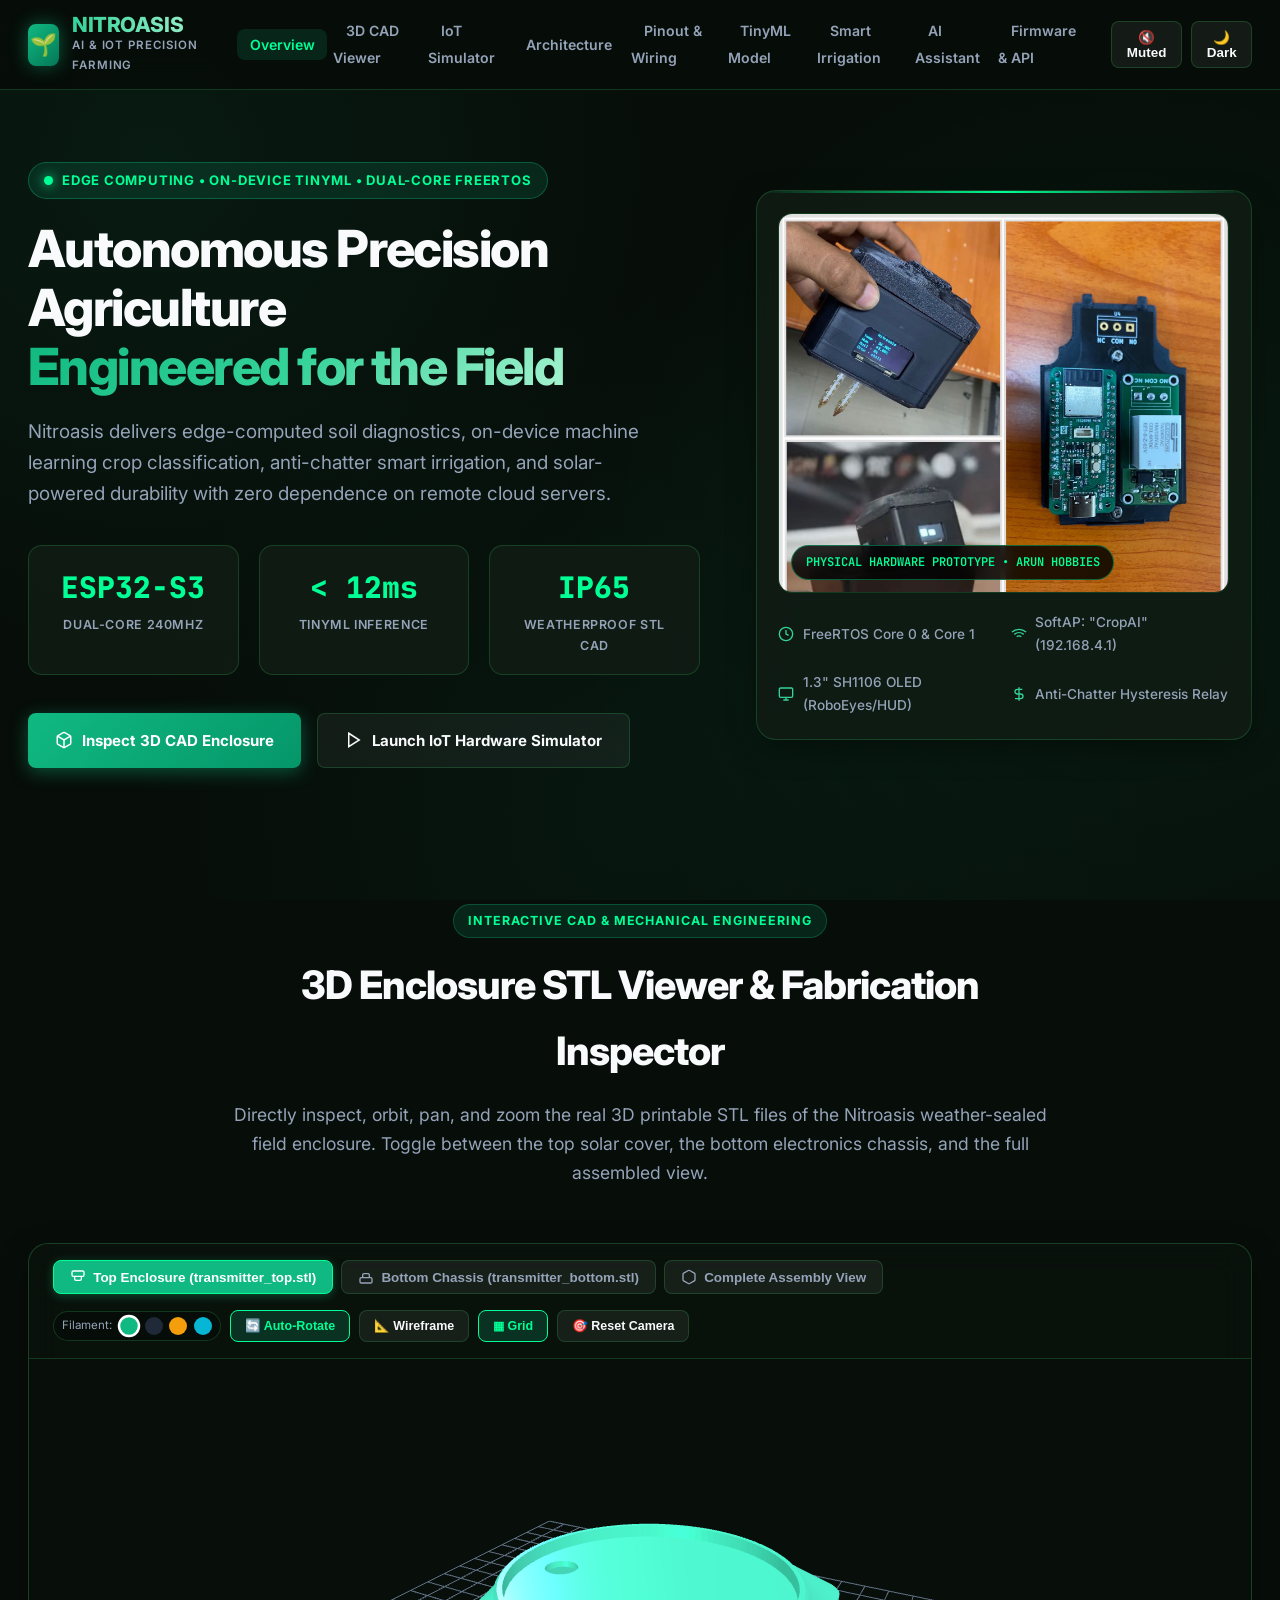
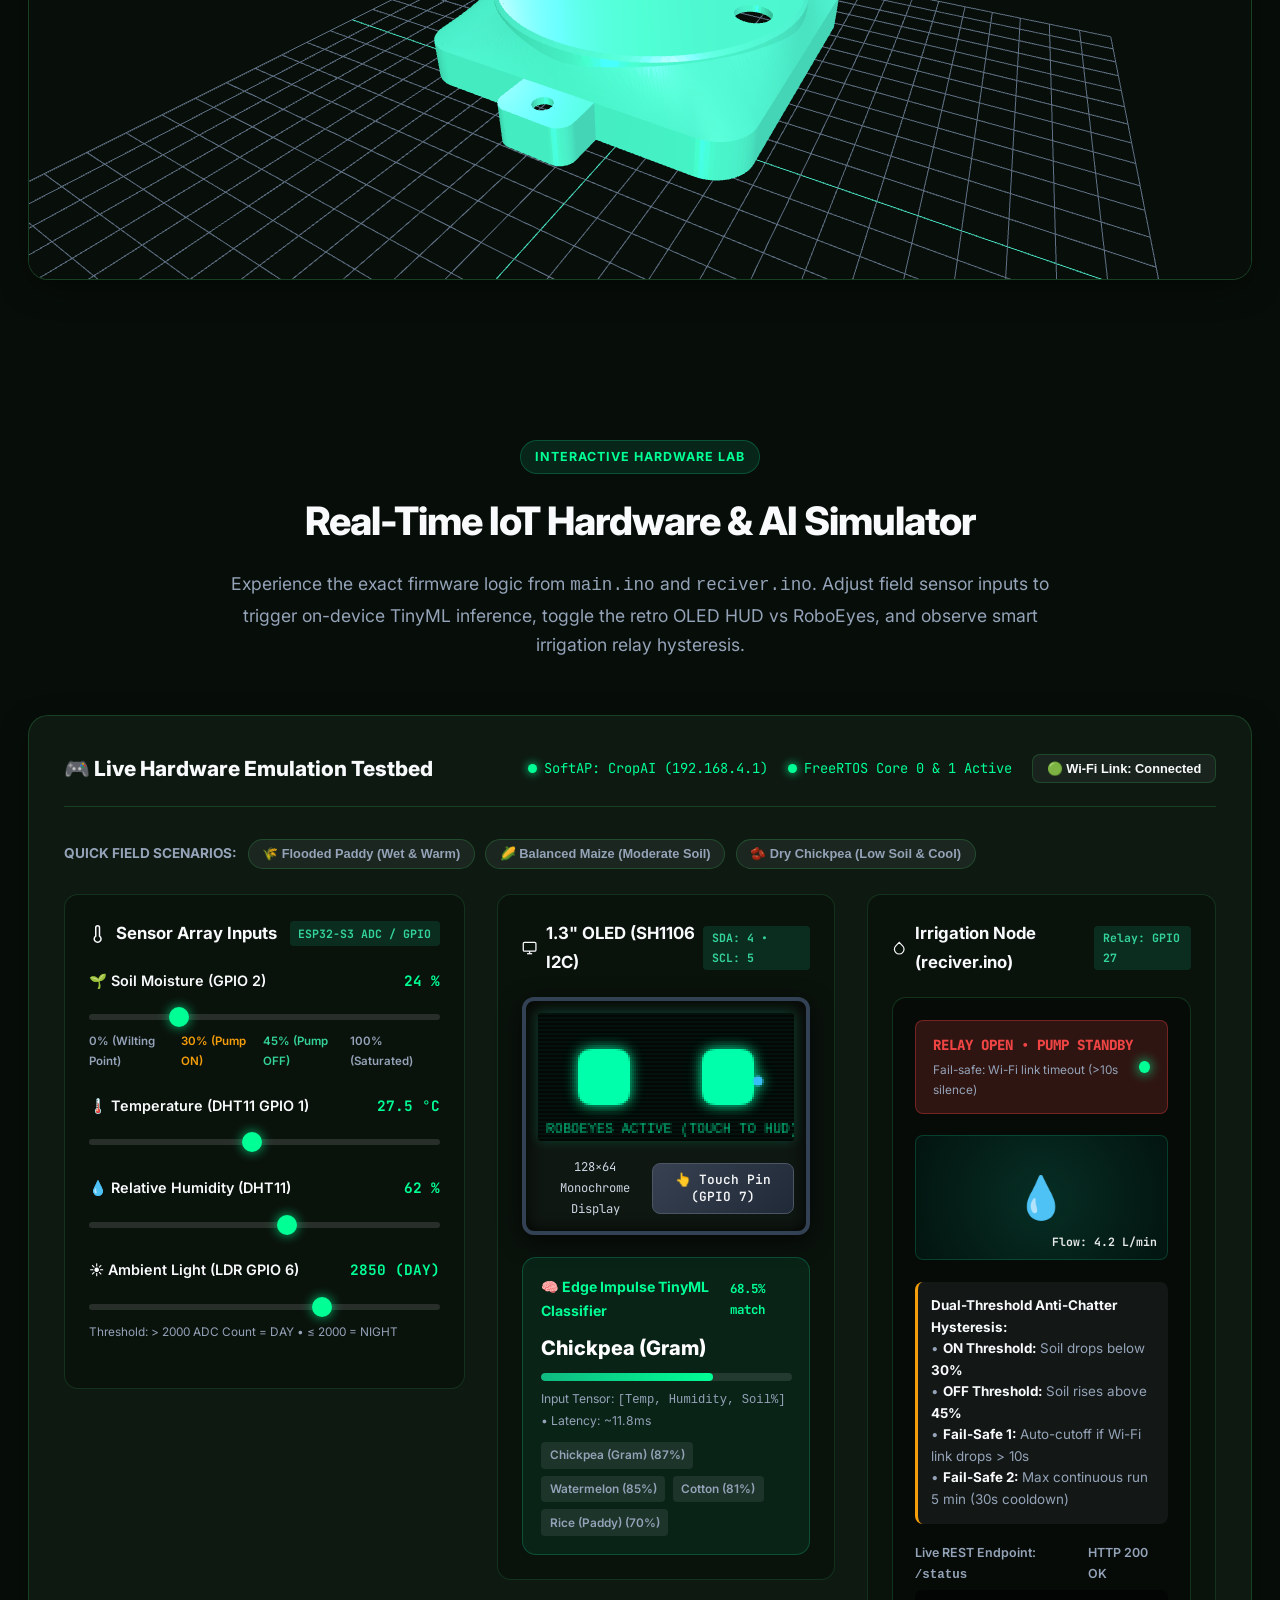
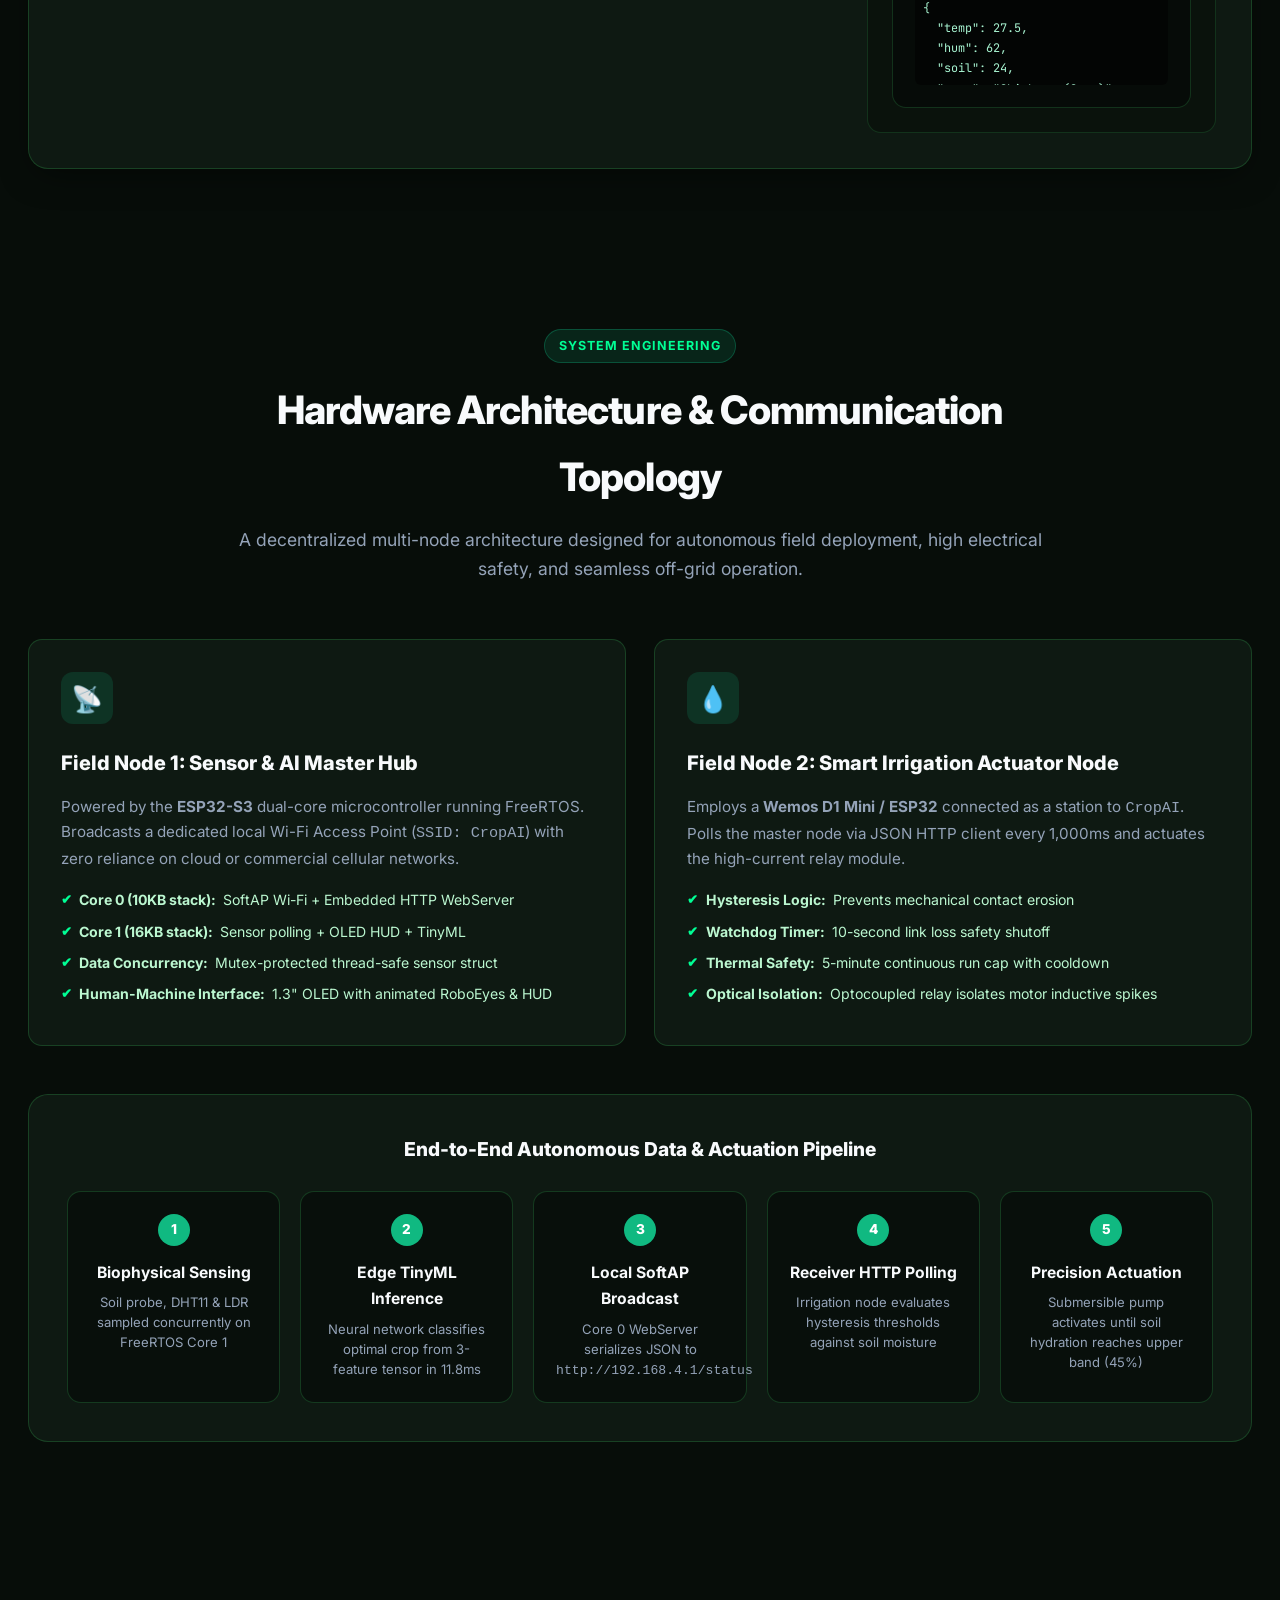
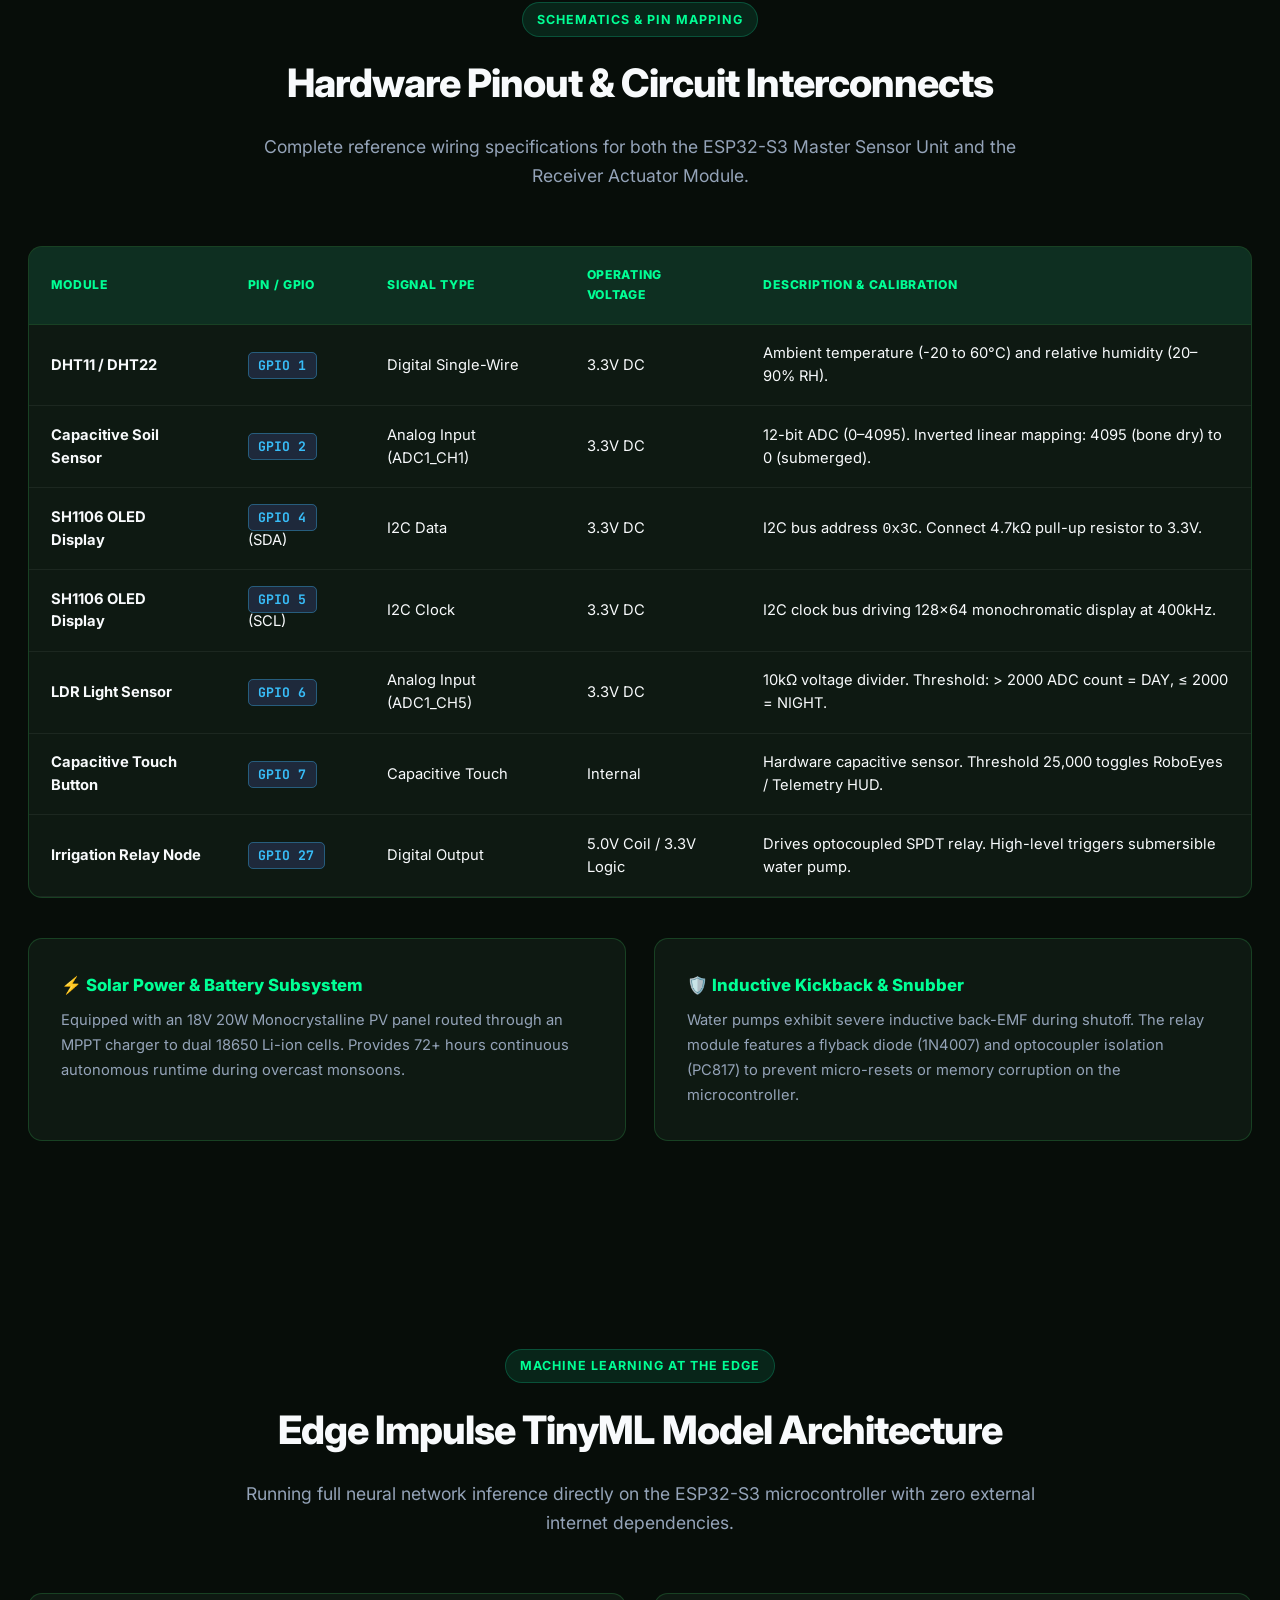
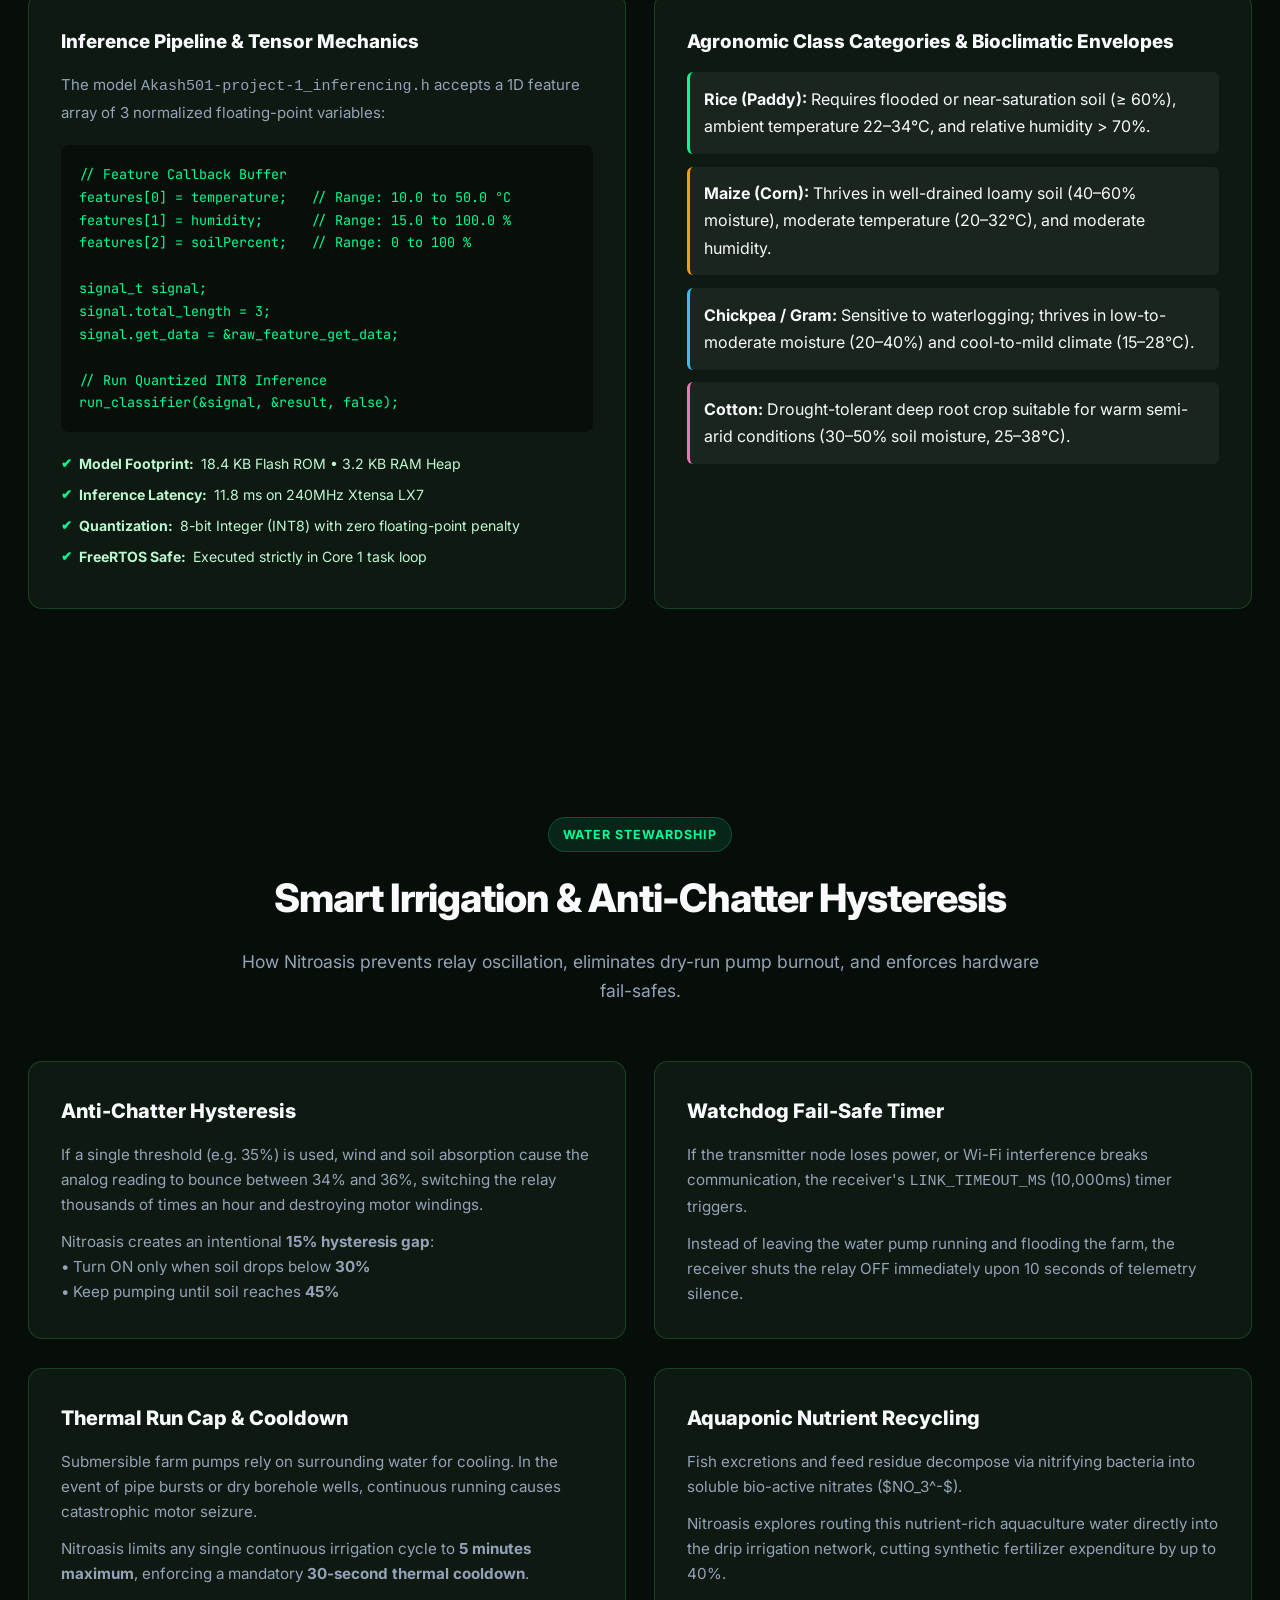
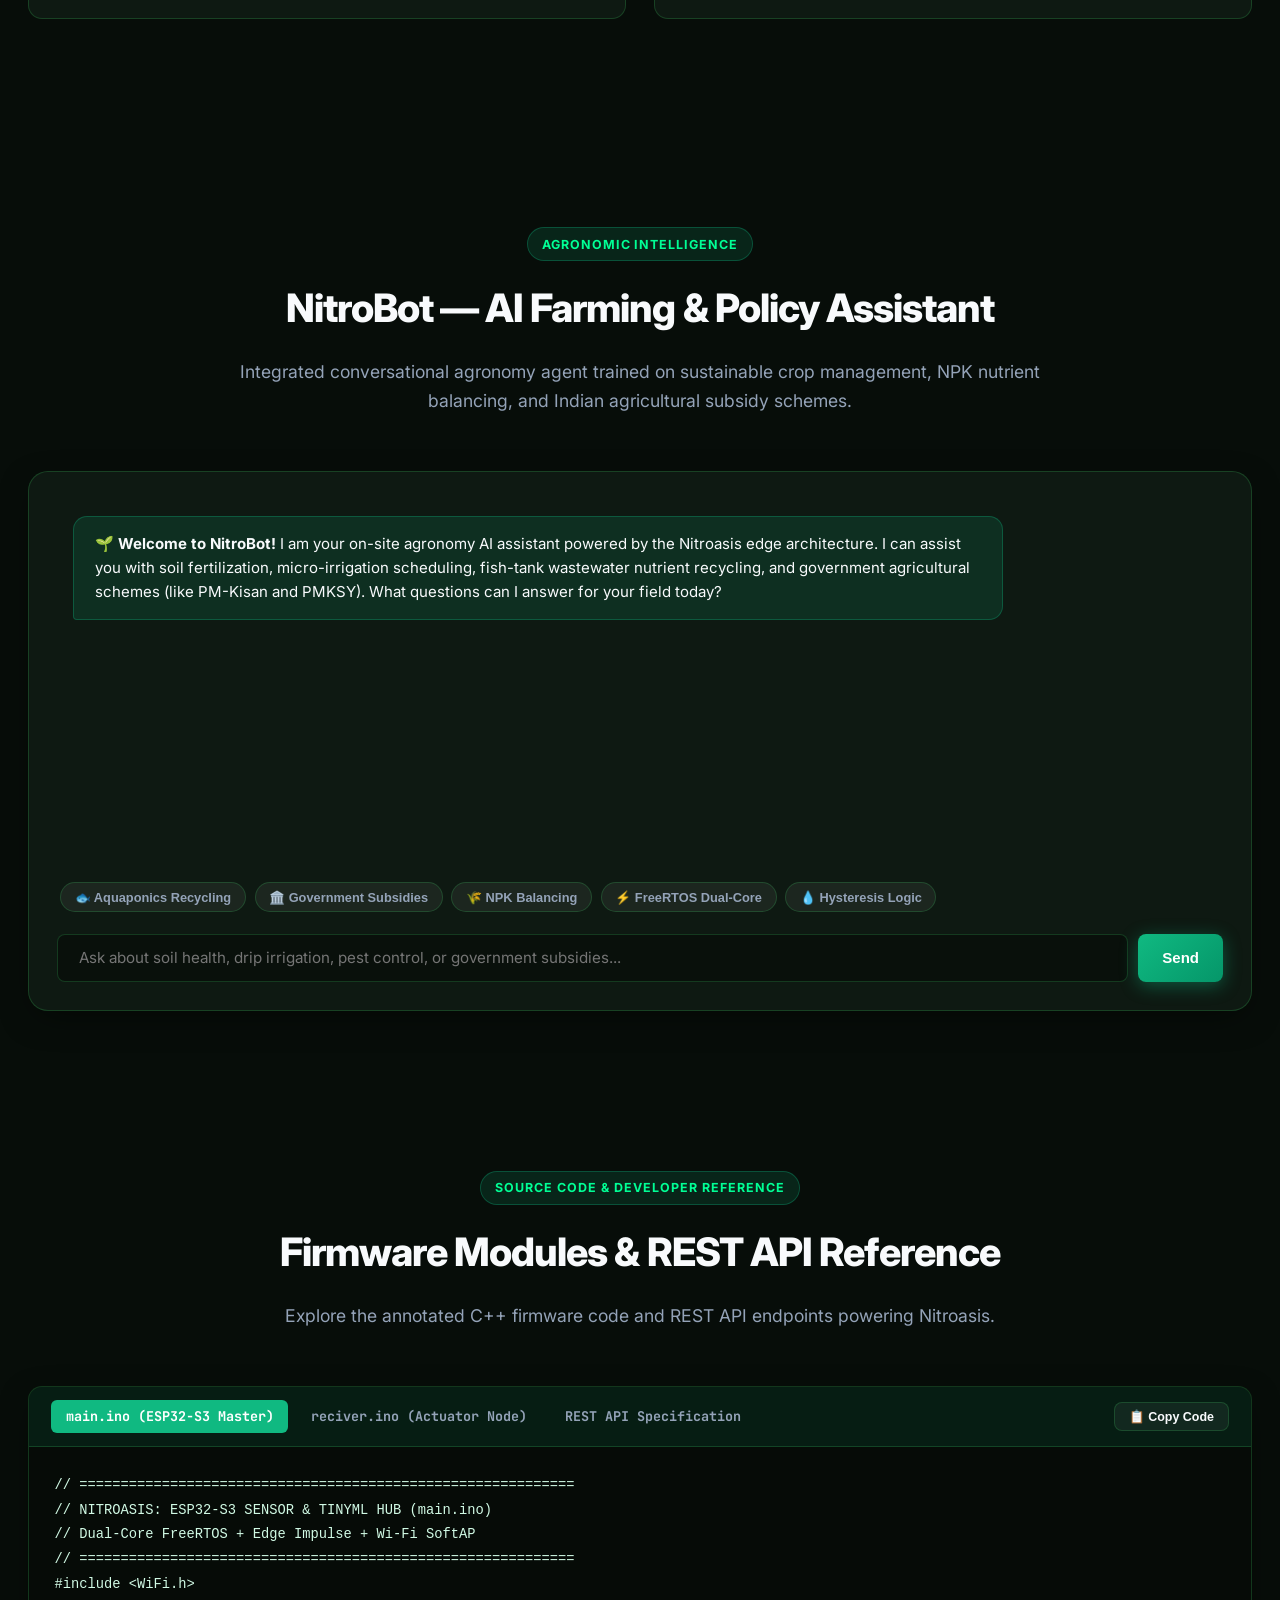
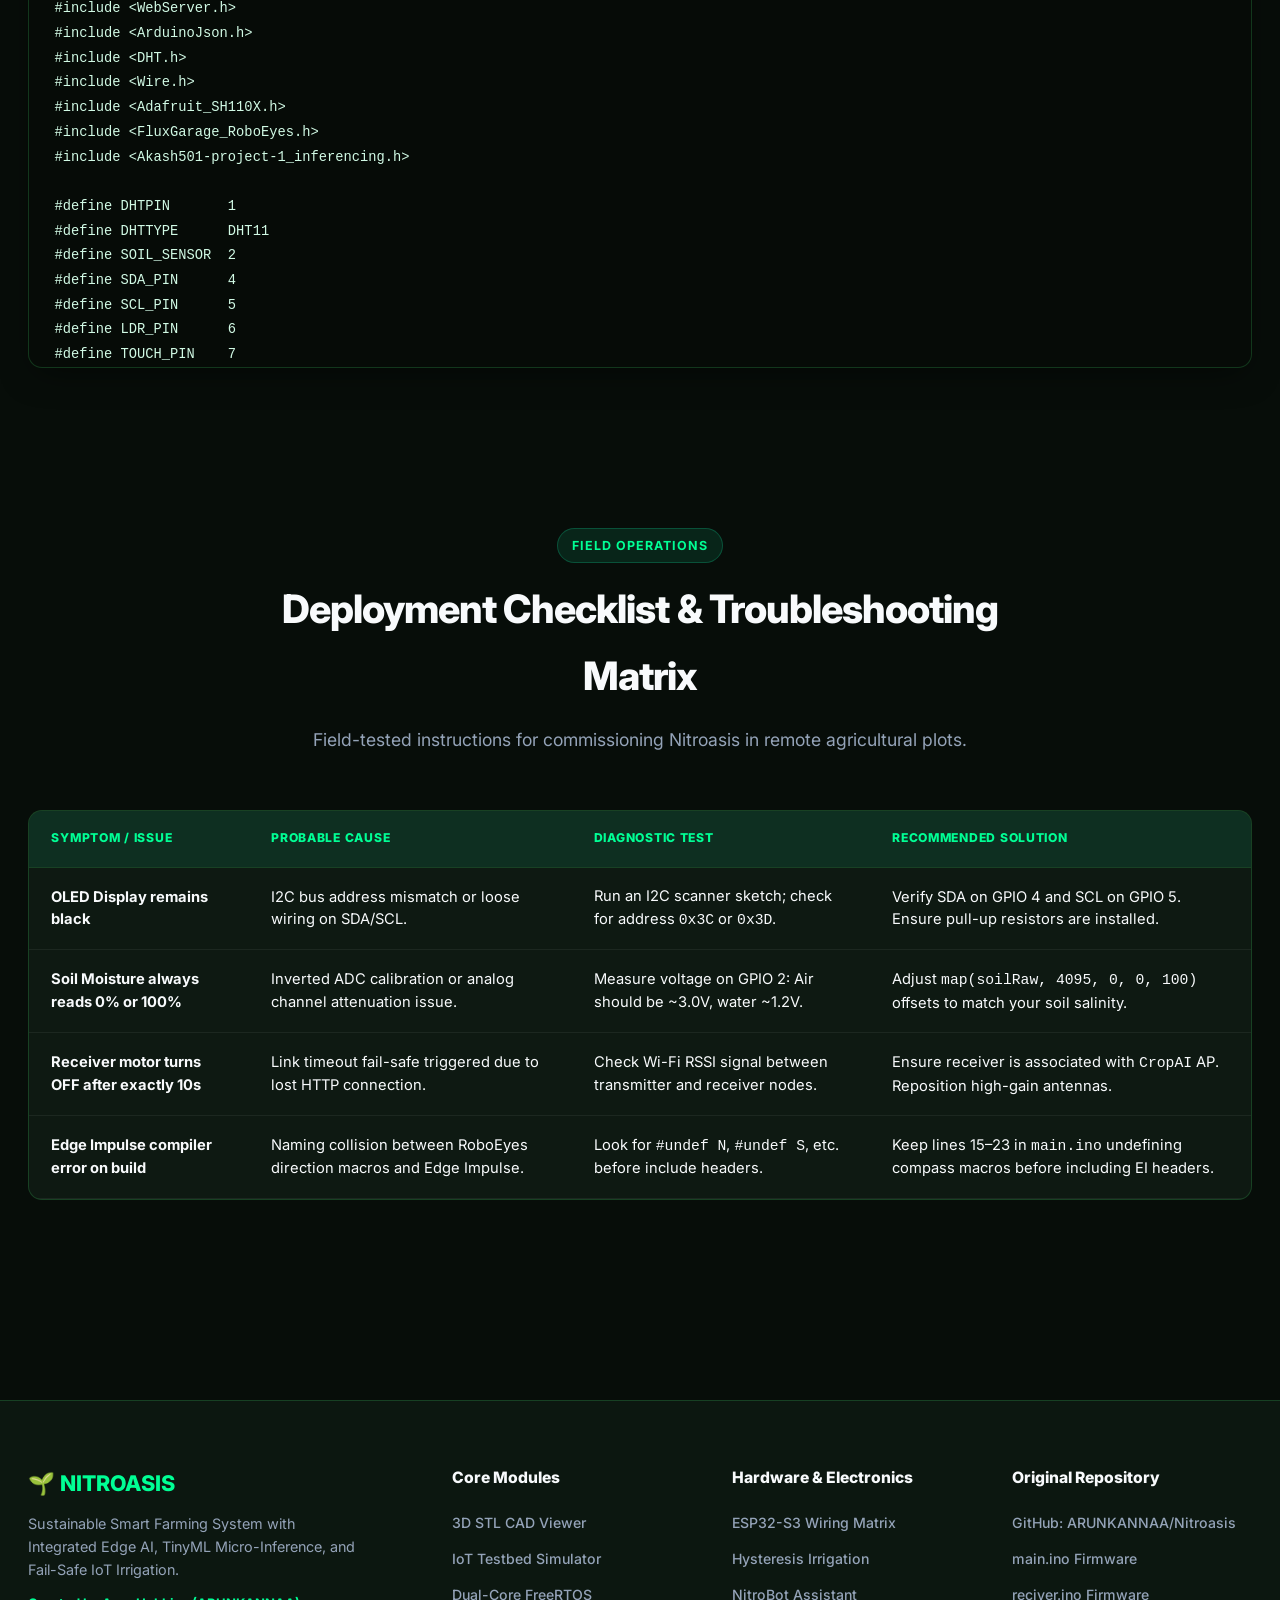
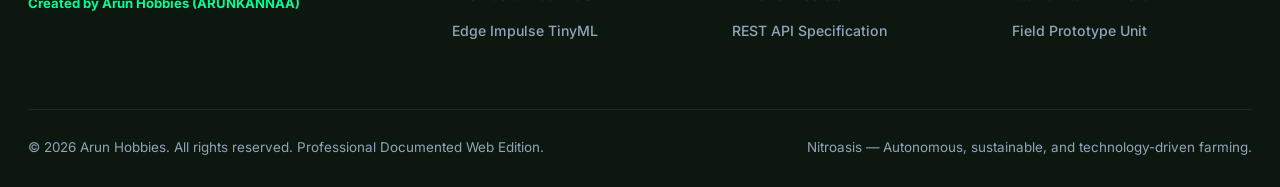
==== docs/index.html @ 48704b76 "Deploy Nitroasis web documentation, interactive 3D CAD STL viewer, and GitHub Pages deployment workf" ====
<!DOCTYPE html>
<html lang="en">
<head>
  <meta charset="UTF-8">
  <meta name="viewport" content="width=device-width, initial-scale=1.0">
  <title>NITROASIS — Professional Smart Agriculture & IoT Documentation Platform</title>
  <meta name="description" content="Professional engineering documentation and interactive 3D CAD & IoT testbed for Nitroasis, an AI and IoT-based precision agriculture and smart irrigation system.">
  <link rel="stylesheet" href="style.css">
  <link rel="preconnect" href="https://fonts.googleapis.com">
  <link rel="preconnect" href="https://fonts.gstatic.com" crossorigin>
  <link href="https://fonts.googleapis.com/css2?family=Inter:wght@400;500;600;700;800&family=JetBrains+Mono:wght@400;600;700&display=swap" rel="stylesheet">
  
  <!-- 3D WebGL Dependencies (Locally Hosted) -->
  <script src="lib/three.min.js"></script>
  <script src="lib/OrbitControls.js"></script>
  <script src="lib/STLLoader.js"></script>
</head>
<body data-theme="dark">

  <!-- ==========================================================================
       NAVIGATION BAR
       ========================================================================== -->
  <header class="navbar">
    <div class="nav-container">
      <a href="#overview" class="brand">
        <div class="brand-icon">🌱</div>
        <div class="brand-text">
          <h1>NITROASIS</h1>
          <span>AI & IoT Precision Farming</span>
        </div>
      </a>

      <nav>
        <ul class="nav-links">
          <li><a href="#overview" class="nav-link active">Overview</a></li>
          <li><a href="#cad-viewer" class="nav-link">3D CAD Viewer</a></li>
          <li><a href="#simulator" class="nav-link">IoT Simulator</a></li>
          <li><a href="#architecture" class="nav-link">Architecture</a></li>
          <li><a href="#pinout" class="nav-link">Pinout & Wiring</a></li>
          <li><a href="#tinyml" class="nav-link">TinyML Model</a></li>
          <li><a href="#irrigation" class="nav-link">Smart Irrigation</a></li>
          <li><a href="#agronomist" class="nav-link">AI Assistant</a></li>
          <li><a href="#code" class="nav-link">Firmware & API</a></li>
        </ul>
      </nav>

      <div class="nav-actions">
        <button id="audioToggleBtn" class="btn-icon" title="Toggle Hardware Audio Effects">
          🔇 Muted
        </button>
        <button id="themeToggleBtn" class="btn-icon" title="Toggle Color Theme">
          🌙 Dark
        </button>
      </div>
    </div>
  </header>

  <!-- ==========================================================================
       HERO SECTION
       ========================================================================== -->
  <section id="overview" class="hero">
    <div class="hero-content">
      <div class="hero-pill">
        <span class="live-pulse"></span>
        Edge Computing • On-Device TinyML • Dual-Core FreeRTOS
      </div>
      <h1 class="hero-title">
        Autonomous Precision Agriculture <br/>
        <span class="gradient-text">Engineered for the Field</span>
      </h1>
      <p class="hero-subtitle">
        Nitroasis delivers edge-computed soil diagnostics, on-device machine learning crop classification, anti-chatter smart irrigation, and solar-powered durability with zero dependence on remote cloud servers.
      </p>

      <div class="hero-stats">
        <div class="stat-box">
          <div class="stat-num">ESP32-S3</div>
          <div class="stat-label">Dual-Core 240MHz</div>
        </div>
        <div class="stat-box">
          <div class="stat-num">&lt; 12ms</div>
          <div class="stat-label">TinyML Inference</div>
        </div>
        <div class="stat-box">
          <div class="stat-num">IP65</div>
          <div class="stat-label">Weatherproof STL CAD</div>
        </div>
      </div>

      <div class="hero-buttons">
        <a href="#cad-viewer" class="btn-primary">
          <svg width="18" height="18" viewBox="0 0 24 24" fill="none" stroke="currentColor" stroke-width="2"><path d="M21 16V8a2 2 0 0 0-1-1.73l-7-4a2 2 0 0 0-2 0l-7 4A2 2 0 0 0 3 8v8a2 2 0 0 0 1 1.73l7 4a2 2 0 0 0 2 0l7-4A2 2 0 0 0 21 16z"></path><polyline points="3.27 6.96 12 12.01 20.73 6.96"></polyline><line x1="12" y1="22.08" x2="12" y2="12"></line></svg>
          Inspect 3D CAD Enclosure
        </a>
        <a href="#simulator" class="btn-secondary">
          <svg width="18" height="18" viewBox="0 0 24 24" fill="none" stroke="currentColor" stroke-width="2"><polygon points="5 3 19 12 5 21 5 3"></polygon></svg>
          Launch IoT Hardware Simulator
        </a>
      </div>
    </div>

    <!-- Actual Hardware Showcase Card -->
    <div class="hero-visual">
      <div class="hardware-card">
        <div class="hardware-img-wrap">
          <img src="hardware.jpg" alt="Nitroasis Real Field Sensor Hardware and 3D Printed Enclosure" class="hardware-img">
          <div class="hardware-badge">PHYSICAL HARDWARE PROTOTYPE • ARUN HOBBIES</div>
        </div>
        <div class="hardware-specs">
          <div class="spec-item">
            <svg width="16" height="16" viewBox="0 0 24 24" fill="none" stroke="currentColor" stroke-width="2"><circle cx="12" cy="12" r="10"></circle><polyline points="12 6 12 12 16 14"></polyline></svg>
            FreeRTOS Core 0 & Core 1
          </div>
          <div class="spec-item">
            <svg width="16" height="16" viewBox="0 0 24 24" fill="none" stroke="currentColor" stroke-width="2"><path d="M5 12.55a11 11 0 0 1 14.08 0"></path><path d="M1.42 9a16 16 0 0 1 21.16 0"></path><path d="M8.53 16.11a6 6 0 0 1 6.95 0"></path><line x1="12" y1="20" x2="12.01" y2="20"></line></svg>
            SoftAP: "CropAI" (192.168.4.1)
          </div>
          <div class="spec-item">
            <svg width="16" height="16" viewBox="0 0 24 24" fill="none" stroke="currentColor" stroke-width="2"><rect x="2" y="3" width="20" height="14" rx="2" ry="2"></rect><line x1="8" y1="21" x2="16" y2="21"></line><line x1="12" y1="17" x2="12" y2="21"></line></svg>
            1.3" SH1106 OLED (RoboEyes/HUD)
          </div>
          <div class="spec-item">
            <svg width="16" height="16" viewBox="0 0 24 24" fill="none" stroke="currentColor" stroke-width="2"><path d="M12 2v20M17 5H9.5a3.5 3.5 0 0 0 0 7h5a3.5 3.5 0 0 1 0 7H6"></path></svg>
            Anti-Chatter Hysteresis Relay
          </div>
        </div>
      </div>
    </div>
  </section>

  <!-- ==========================================================================
       INTERACTIVE 3D CAD STL VIEWER SECTION
       ========================================================================== -->
  <section id="cad-viewer" class="section">
    <div class="section-header">
      <span class="section-tag">Interactive CAD & Mechanical Engineering</span>
      <h2 class="section-title">3D Enclosure STL Viewer & Fabrication Inspector</h2>
      <p class="section-desc">
        Directly inspect, orbit, pan, and zoom the real 3D printable STL files of the Nitroasis weather-sealed field enclosure. Toggle between the top solar cover, the bottom electronics chassis, and the full assembled view.
      </p>
    </div>

    <div class="cad-viewer-card">
      <!-- Top Navigation & Toolbar -->
      <div class="cad-top-bar">
        <div class="cad-model-tabs">
          <button class="cad-model-btn active" data-model="top">
            <svg width="16" height="16" viewBox="0 0 24 24" fill="none" stroke="currentColor" stroke-width="2"><rect x="3" y="3" width="18" height="8" rx="2"></rect><path d="M7 11v4a2 2 0 0 0 2 2h6a2 2 0 0 0 2-2v-4"></path></svg>
            Top Enclosure (transmitter_top.stl)
          </button>
          <button class="cad-model-btn" data-model="bottom">
            <svg width="16" height="16" viewBox="0 0 24 24" fill="none" stroke="currentColor" stroke-width="2"><rect x="3" y="13" width="18" height="8" rx="2"></rect><path d="M7 13V9a2 2 0 0 1 2-2h6a2 2 0 0 1 2 2v4"></path></svg>
            Bottom Chassis (transmitter_bottom.stl)
          </button>
          <button class="cad-model-btn" data-model="assembly">
            <svg width="16" height="16" viewBox="0 0 24 24" fill="none" stroke="currentColor" stroke-width="2"><path d="M21 16V8a2 2 0 0 0-1-1.73l-7-4a2 2 0 0 0-2 0l-7 4A2 2 0 0 0 3 8v8a2 2 0 0 0 1 1.73l7 4a2 2 0 0 0 2 0l7-4A2 2 0 0 0 21 16z"></path></svg>
            Complete Assembly View
          </button>
        </div>

        <div class="cad-view-options">
          <!-- Material Color Picker -->
          <div class="cad-color-picker-wrap" title="Select Filament Simulation Material">
            <span style="font-size: 0.72rem; color: var(--text-dim); margin-right: 2px;">Filament:</span>
            <div class="cad-color-swatch swatch-emerald active" data-color="emerald" title="PETG Forest Green"></div>
            <div class="cad-color-swatch swatch-charcoal" data-color="charcoal" title="ASA Matte Charcoal"></div>
            <div class="cad-color-swatch swatch-orange" data-color="orange" title="Safety Solar Orange"></div>
            <div class="cad-color-swatch swatch-cyan" data-color="cyan" title="Industrial Polymer Cyan"></div>
          </div>

          <button id="btnCadAutoRotate" class="cad-tool-btn active" title="Toggle 360° Automatic Showcase Rotation">
            🔄 Auto-Rotate
          </button>
          <button id="btnCadWireframe" class="cad-tool-btn" title="Toggle Wireframe Mesh">
            📐 Wireframe
          </button>
          <button id="btnCadGrid" class="cad-tool-btn active" title="Toggle Reference Floor Grid">
            ▦ Grid
          </button>
          <button id="btnCadResetCam" class="cad-tool-btn" title="Reset Isometric Camera Angle">
            🎯 Reset Camera
          </button>
        </div>
      </div>

      <!-- WebGL Canvas Container -->
      <div id="cadCanvasContainer">
        <!-- Loading State -->
        <div id="cadLoadingIndicator" class="cad-loading">
          <div class="spinner"></div>
          <span style="font-size: 0.88rem; font-family: var(--font-mono); color: var(--accent-neon);">
            Parsing Binary STL Geometry...
          </span>
        </div>

        <!-- Real-Time Computed Geometric Dimensions HUD -->
        <div class="cad-specs-badge">
          <h4 id="cadModelName">Top Enclosure (transmitter_top.stl)</h4>
          <div class="cad-spec-row">
            <span>Dimensions:</span>
            <strong id="cadDimensions">90.0 × 102.0 × 21.5 mm</strong>
          </div>
          <div class="cad-spec-row">
            <span>Triangle Count:</span>
            <strong id="cadTriangles">20,874 Polygons</strong>
          </div>
          <div class="cad-spec-row">
            <span>Estimated Weight:</span>
            <strong id="cadWeightEst">~45.2 g (PETG @ 25% Infill)</strong>
          </div>
          <div class="cad-spec-row">
            <span>Recommended Filament:</span>
            <strong style="color: var(--accent-neon);">PETG / ASA (UV Stable)</strong>
          </div>
        </div>

        <!-- Mouse Navigation Instructions Hint -->
        <div class="cad-instructions-hint">
          <span>🖱️ <strong>Left Click + Drag:</strong> Orbit / Rotate</span>
          <span>•</span>
          <span>🔍 <strong>Scroll Wheel:</strong> Zoom In / Out</span>
          <span>•</span>
          <span>✋ <strong>Right Click + Drag:</strong> Pan</span>
        </div>
      </div>
    </div>
  </section>

  <!-- ==========================================================================
       INTERACTIVE IOT SIMULATOR & HARDWARE SANDBOX
       ========================================================================== -->
  <section id="simulator" class="section">
    <div class="section-header">
      <span class="section-tag">Interactive Hardware Lab</span>
      <h2 class="section-title">Real-Time IoT Hardware & AI Simulator</h2>
      <p class="section-desc">
        Experience the exact firmware logic from <code>main.ino</code> and <code>reciver.ino</code>. Adjust field sensor inputs to trigger on-device TinyML inference, toggle the retro OLED HUD vs RoboEyes, and observe smart irrigation relay hysteresis.
      </p>
    </div>

    <div class="simulator-container">
      <div class="simulator-top-bar">
        <div class="sim-title">
          <span>🎮 Live Hardware Emulation Testbed</span>
        </div>
        <div class="sim-status-indicators">
          <div class="indicator active">
            <span class="dot-indicator"></span>
            <span>SoftAP: CropAI (192.168.4.1)</span>
          </div>
          <div class="indicator active">
            <span class="dot-indicator"></span>
            <span>FreeRTOS Core 0 & 1 Active</span>
          </div>
          <button id="wifiToggleBtn" class="btn-secondary" style="padding: 0.38rem 0.85rem; font-size: 0.8rem;">
            🟢 Wi-Fi Link: Connected
          </button>
        </div>
      </div>

      <!-- Quick Preset Selector -->
      <div style="display: flex; gap: 0.65rem; align-items: center; margin-bottom: 1.6rem; flex-wrap: wrap;">
        <span style="font-size: 0.85rem; font-weight: 700; color: var(--text-dim); text-transform: uppercase;">Quick Field Scenarios:</span>
        <button id="presetPaddy" class="prompt-chip">🌾 Flooded Paddy (Wet & Warm)</button>
        <button id="presetMaize" class="prompt-chip">🌽 Balanced Maize (Moderate Soil)</button>
        <button id="presetChickpea" class="prompt-chip">🫘 Dry Chickpea (Low Soil & Cool)</button>
      </div>

      <div class="simulator-grid">
        <!-- Panel 1: Environmental Sensor Controls -->
        <div class="sim-panel">
          <div class="panel-header">
            <span class="panel-title">
              <svg width="18" height="18" viewBox="0 0 24 24" fill="none" stroke="currentColor" stroke-width="2"><path d="M14 14.76V3.5a2.5 2.5 0 0 0-5 0v11.26a4.5 4.5 0 1 0 5 0z"></path></svg>
              Sensor Array Inputs
            </span>
            <span class="badge-pin">ESP32-S3 ADC / GPIO</span>
          </div>

          <!-- Soil Moisture -->
          <div class="control-group">
            <div class="control-label">
              <span>🌱 Soil Moisture (GPIO 2)</span>
              <span id="soilVal" class="control-val">24 %</span>
            </div>
            <input type="range" id="soilSlider" class="range-slider" min="0" max="100" value="24">
            <div style="display: flex; justify-content: space-between; font-size: 0.72rem; color: var(--text-dim); margin-top: 4px; font-weight: 600;">
              <span>0% (Wilting Point)</span>
              <span style="color: var(--accent-amber);">30% (Pump ON)</span>
              <span style="color: var(--primary-light);">45% (Pump OFF)</span>
              <span>100% (Saturated)</span>
            </div>
          </div>

          <!-- Ambient Temperature -->
          <div class="control-group">
            <div class="control-label">
              <span>🌡️ Temperature (DHT11 GPIO 1)</span>
              <span id="tempVal" class="control-val">27.5 °C</span>
            </div>
            <input type="range" id="tempSlider" class="range-slider" min="10" max="48" step="0.5" value="27.5">
          </div>

          <!-- Relative Humidity -->
          <div class="control-group">
            <div class="control-label">
              <span>💧 Relative Humidity (DHT11)</span>
              <span id="humVal" class="control-val">62 %</span>
            </div>
            <input type="range" id="humSlider" class="range-slider" min="15" max="98" value="62">
          </div>

          <!-- Light Sensor LDR -->
          <div class="control-group">
            <div class="control-label">
              <span>☀️ Ambient Light (LDR GPIO 6)</span>
              <span id="ldrVal" class="control-val">2850 (DAY)</span>
            </div>
            <input type="range" id="ldrSlider" class="range-slider" min="300" max="4095" step="50" value="2850">
            <div style="font-size: 0.74rem; color: var(--text-dim); margin-top: 4px;">
              Threshold: &gt; 2000 ADC Count = DAY • &le; 2000 = NIGHT
            </div>
          </div>
        </div>

        <!-- Panel 2: OLED Display & TinyML Intelligence -->
        <div class="sim-panel">
          <div class="panel-header">
            <span class="panel-title">
              <svg width="18" height="18" viewBox="0 0 24 24" fill="none" stroke="currentColor" stroke-width="2"><rect x="2" y="3" width="20" height="14" rx="2" ry="2"></rect><line x1="8" y1="21" x2="16" y2="21"></line><line x1="12" y1="17" x2="12" y2="21"></line></svg>
              1.3" OLED (SH1106 I2C)
            </span>
            <span class="badge-pin">SDA: 4 • SCL: 5</span>
          </div>

          <!-- OLED Screen Simulator -->
          <div class="oled-frame">
            <div class="oled-canvas-wrap">
              <canvas id="oledCanvas" width="128" height="64"></canvas>
            </div>
            <div class="oled-controls">
              <span style="font-size: 0.76rem; color: #cbd5e1; font-family: var(--font-mono);">
                128×64 Monochrome Display
              </span>
              <button id="touchTriggerBtn" class="btn-touch" title="Simulates touching GPIO 7">
                👆 Touch Pin (GPIO 7)
              </button>
            </div>
          </div>

          <!-- TinyML Inference Card -->
          <div class="tinyml-card">
            <div class="tinyml-header">
              <span class="tinyml-title">🧠 Edge Impulse TinyML Classifier</span>
              <span id="cropRecConf" style="font-size: 0.78rem; font-family: var(--font-mono); color: var(--accent-neon); font-weight: 700;">94.6% match</span>
            </div>
            <div style="font-size: 1.25rem; font-weight: 800; color: #ffffff;" id="cropRecName">
              Maize (Corn)
            </div>
            <div class="confidence-bar-bg">
              <div id="cropRecBar" class="confidence-bar-fill"></div>
            </div>
            <div style="font-size: 0.76rem; color: var(--text-dim); margin-top: 5px;">
              Input Tensor: <code>[Temp, Humidity, Soil%]</code> • Latency: ~11.8ms
            </div>
            <div id="tinymlCandidates" class="tinyml-tags"></div>
          </div>
        </div>

        <!-- Panel 3: Receiver Node & Smart Irrigation Actuator -->
        <div class="sim-panel">
          <div class="panel-header">
            <span class="panel-title">
              <svg width="18" height="18" viewBox="0 0 24 24" fill="none" stroke="currentColor" stroke-width="2"><path d="M12 2.69l5.66 5.66a8 8 0 1 1-11.31 0z"></path></svg>
              Irrigation Node (reciver.ino)
            </span>
            <span class="badge-pin">Relay: GPIO 27</span>
          </div>

          <div class="actuator-card">
            <div id="relayBanner" class="relay-status-banner pump-active">
              <div>
                <div id="pumpStatusText" style="font-size: 0.88rem; font-weight: 800; font-family: var(--font-mono); color: var(--accent-neon);">
                  RELAY CLOSED • PUMP RUNNING
                </div>
                <div id="pumpReasonText" style="font-size: 0.74rem; color: var(--text-dim); margin-top: 2px;">
                  Soil moisture &lt; 30% (Hysteresis low trigger)
                </div>
              </div>
              <div class="live-pulse" style="width: 12px; height: 12px;"></div>
            </div>

            <!-- Pump Visual & Water Animation -->
            <div id="pumpVisualBox" class="pump-visual-box pump-active">
              <div class="water-flow-animation"></div>
              <div class="pump-icon-wrap">
                💧
              </div>
              <div style="position: absolute; bottom: 8px; right: 10px; font-size: 0.72rem; font-family: var(--font-mono); color: rgba(255,255,255,0.9); z-index: 3; font-weight: 700;">
                Flow: 4.2 L/min
              </div>
            </div>

            <div class="hysteresis-box">
              <strong>Dual-Threshold Anti-Chatter Hysteresis:</strong><br/>
              • <strong>ON Threshold:</strong> Soil drops below <strong>30%</strong><br/>
              • <strong>OFF Threshold:</strong> Soil rises above <strong>45%</strong><br/>
              • <strong>Fail-Safe 1:</strong> Auto-cutoff if Wi-Fi link drops &gt; 10s<br/>
              • <strong>Fail-Safe 2:</strong> Max continuous run 5 min (30s cooldown)
            </div>

            <!-- SoftAP Live JSON Feed -->
            <div style="margin-top: 0.85rem;">
              <div style="display: flex; justify-content: space-between; font-size: 0.78rem; color: var(--text-dim); margin-bottom: 4px; font-weight: 600;">
                <span>Live REST Endpoint: <code>/status</code></span>
                <span>HTTP 200 OK</span>
              </div>
              <pre id="liveStatusJson" style="background: rgba(0,0,0,0.55); padding: 8px; border-radius: 6px; font-family: var(--font-mono); font-size: 0.74rem; color: #a7f3d0; margin: 0; max-height: 95px; overflow-y: auto;"></pre>
            </div>
          </div>
        </div>
      </div>
    </div>
  </section>

  <!-- ==========================================================================
       SYSTEM ARCHITECTURE & IOT NETWORK TOPOLOGY
       ========================================================================== -->
  <section id="architecture" class="section">
    <div class="section-header">
      <span class="section-tag">System Engineering</span>
      <h2 class="section-title">Hardware Architecture & Communication Topology</h2>
      <p class="section-desc">
        A decentralized multi-node architecture designed for autonomous field deployment, high electrical safety, and seamless off-grid operation.
      </p>
    </div>

    <div class="arch-grid">
      <!-- Node 1 -->
      <div class="arch-card">
        <div class="arch-icon">📡</div>
        <h3 class="arch-title">Field Node 1: Sensor & AI Master Hub</h3>
        <p class="arch-text">
          Powered by the <strong>ESP32-S3</strong> dual-core microcontroller running FreeRTOS. Broadcasts a dedicated local Wi-Fi Access Point (<code>SSID: CropAI</code>) with zero reliance on cloud or commercial cellular networks.
        </p>
        <ul class="arch-list">
          <li><strong>Core 0 (10KB stack):</strong> SoftAP Wi-Fi + Embedded HTTP WebServer</li>
          <li><strong>Core 1 (16KB stack):</strong> Sensor polling + OLED HUD + TinyML</li>
          <li><strong>Data Concurrency:</strong> Mutex-protected thread-safe sensor struct</li>
          <li><strong>Human-Machine Interface:</strong> 1.3" OLED with animated RoboEyes & HUD</li>
        </ul>
      </div>

      <!-- Node 2 -->
      <div class="arch-card">
        <div class="arch-icon">💧</div>
        <h3 class="arch-title">Field Node 2: Smart Irrigation Actuator Node</h3>
        <p class="arch-text">
          Employs a <strong>Wemos D1 Mini / ESP32</strong> connected as a station to <code>CropAI</code>. Polls the master node via JSON HTTP client every 1,000ms and actuates the high-current relay module.
        </p>
        <ul class="arch-list">
          <li><strong>Hysteresis Logic:</strong> Prevents mechanical contact erosion</li>
          <li><strong>Watchdog Timer:</strong> 10-second link loss safety shutoff</li>
          <li><strong>Thermal Safety:</strong> 5-minute continuous run cap with cooldown</li>
          <li><strong>Optical Isolation:</strong> Optocoupled relay isolates motor inductive spikes</li>
        </ul>
      </div>
    </div>

    <!-- Dataflow Timeline -->
    <div class="flow-diagram">
      <h3 style="font-size: 1.2rem; font-weight: 800; margin-bottom: 1.6rem; text-align: center;">
        End-to-End Autonomous Data & Actuation Pipeline
      </h3>
      <div class="flow-steps">
        <div class="flow-step">
          <div class="flow-step-num">1</div>
          <div class="flow-step-title">Biophysical Sensing</div>
          <div class="flow-step-sub">Soil probe, DHT11 & LDR sampled concurrently on FreeRTOS Core 1</div>
        </div>

        <div class="flow-step">
          <div class="flow-step-num">2</div>
          <div class="flow-step-title">Edge TinyML Inference</div>
          <div class="flow-step-sub">Neural network classifies optimal crop from 3-feature tensor in 11.8ms</div>
        </div>

        <div class="flow-step">
          <div class="flow-step-num">3</div>
          <div class="flow-step-title">Local SoftAP Broadcast</div>
          <div class="flow-step-sub">Core 0 WebServer serializes JSON to <code>http://192.168.4.1/status</code></div>
        </div>

        <div class="flow-step">
          <div class="flow-step-num">4</div>
          <div class="flow-step-title">Receiver HTTP Polling</div>
          <div class="flow-step-sub">Irrigation node evaluates hysteresis thresholds against soil moisture</div>
        </div>

        <div class="flow-step">
          <div class="flow-step-num">5</div>
          <div class="flow-step-title">Precision Actuation</div>
          <div class="flow-step-sub">Submersible pump activates until soil hydration reaches upper band (45%)</div>
        </div>
      </div>
    </div>
  </section>

  <!-- ==========================================================================
       HARDWARE PINOUT & WIRING MATRIX
       ========================================================================== -->
  <section id="pinout" class="section">
    <div class="section-header">
      <span class="section-tag">Schematics & Pin Mapping</span>
      <h2 class="section-title">Hardware Pinout & Circuit Interconnects</h2>
      <p class="section-desc">
        Complete reference wiring specifications for both the ESP32-S3 Master Sensor Unit and the Receiver Actuator Module.
      </p>
    </div>

    <div class="table-container">
      <table class="tech-table">
        <thead>
          <tr>
            <th>Module</th>
            <th>Pin / GPIO</th>
            <th>Signal Type</th>
            <th>Operating Voltage</th>
            <th>Description & Calibration</th>
          </tr>
        </thead>
        <tbody>
          <tr>
            <td><strong>DHT11 / DHT22</strong></td>
            <td><span class="badge-gpio">GPIO 1</span></td>
            <td>Digital Single-Wire</td>
            <td>3.3V DC</td>
            <td>Ambient temperature (-20 to 60°C) and relative humidity (20–90% RH).</td>
          </tr>
          <tr>
            <td><strong>Capacitive Soil Sensor</strong></td>
            <td><span class="badge-gpio">GPIO 2</span></td>
            <td>Analog Input (ADC1_CH1)</td>
            <td>3.3V DC</td>
            <td>12-bit ADC (0–4095). Inverted linear mapping: 4095 (bone dry) to 0 (submerged).</td>
          </tr>
          <tr>
            <td><strong>SH1106 OLED Display</strong></td>
            <td><span class="badge-gpio">GPIO 4</span> (SDA)</td>
            <td>I2C Data</td>
            <td>3.3V DC</td>
            <td>I2C bus address <code>0x3C</code>. Connect 4.7kΩ pull-up resistor to 3.3V.</td>
          </tr>
          <tr>
            <td><strong>SH1106 OLED Display</strong></td>
            <td><span class="badge-gpio">GPIO 5</span> (SCL)</td>
            <td>I2C Clock</td>
            <td>3.3V DC</td>
            <td>I2C clock bus driving 128×64 monochromatic display at 400kHz.</td>
          </tr>
          <tr>
            <td><strong>LDR Light Sensor</strong></td>
            <td><span class="badge-gpio">GPIO 6</span></td>
            <td>Analog Input (ADC1_CH5)</td>
            <td>3.3V DC</td>
            <td>10kΩ voltage divider. Threshold: &gt; 2000 ADC count = DAY, &le; 2000 = NIGHT.</td>
          </tr>
          <tr>
            <td><strong>Capacitive Touch Button</strong></td>
            <td><span class="badge-gpio">GPIO 7</span></td>
            <td>Capacitive Touch</td>
            <td>Internal</td>
            <td>Hardware capacitive sensor. Threshold 25,000 toggles RoboEyes / Telemetry HUD.</td>
          </tr>
          <tr>
            <td><strong>Irrigation Relay Node</strong></td>
            <td><span class="badge-gpio">GPIO 27</span></td>
            <td>Digital Output</td>
            <td>5.0V Coil / 3.3V Logic</td>
            <td>Drives optocoupled SPDT relay. High-level triggers submersible water pump.</td>
          </tr>
        </tbody>
      </table>
    </div>

    <!-- Power & Circuit Notes -->
    <div class="arch-grid" style="margin-top: 1.5rem;">
      <div class="arch-card">
        <h4 style="font-size: 1.05rem; font-weight: 800; margin-bottom: 0.5rem; color: var(--accent-neon);">⚡ Solar Power & Battery Subsystem</h4>
        <p style="font-size: 0.92rem; color: var(--text-dim);">
          Equipped with an 18V 20W Monocrystalline PV panel routed through an MPPT charger to dual 18650 Li-ion cells. Provides 72+ hours continuous autonomous runtime during overcast monsoons.
        </p>
      </div>

      <div class="arch-card">
        <h4 style="font-size: 1.05rem; font-weight: 800; margin-bottom: 0.5rem; color: var(--accent-neon);">🛡️ Inductive Kickback & Snubber</h4>
        <p style="font-size: 0.92rem; color: var(--text-dim);">
          Water pumps exhibit severe inductive back-EMF during shutoff. The relay module features a flyback diode (1N4007) and optocoupler isolation (PC817) to prevent micro-resets or memory corruption on the microcontroller.
        </p>
      </div>
    </div>
  </section>

  <!-- ==========================================================================
       EDGE IMPULSE TINYML CLASSIFIER
       ========================================================================== -->
  <section id="tinyml" class="section">
    <div class="section-header">
      <span class="section-tag">Machine Learning at the Edge</span>
      <h2 class="section-title">Edge Impulse TinyML Model Architecture</h2>
      <p class="section-desc">
        Running full neural network inference directly on the ESP32-S3 microcontroller with zero external internet dependencies.
      </p>
    </div>

    <div class="arch-grid">
      <div class="arch-card">
        <h3 style="font-size: 1.18rem; font-weight: 800; margin-bottom: 0.9rem;">
          Inference Pipeline & Tensor Mechanics
        </h3>
        <p style="font-size: 0.94rem; color: var(--text-dim); margin-bottom: 1.25rem;">
          The model <code>Akash501-project-1_inferencing.h</code> accepts a 1D feature array of 3 normalized floating-point variables:
        </p>
        <pre style="background: rgba(0,0,0,0.45); padding: 1.1rem; border-radius: 8px; font-family: var(--font-mono); font-size: 0.84rem; color: var(--accent-neon); margin-bottom: 1.25rem;">
// Feature Callback Buffer
features[0] = temperature;   // Range: 10.0 to 50.0 °C
features[1] = humidity;      // Range: 15.0 to 100.0 %
features[2] = soilPercent;   // Range: 0 to 100 %

signal_t signal;
signal.total_length = 3;
signal.get_data = &raw_feature_get_data;

// Run Quantized INT8 Inference
run_classifier(&signal, &result, false);</pre>

        <ul class="arch-list">
          <li><strong>Model Footprint:</strong> 18.4 KB Flash ROM • 3.2 KB RAM Heap</li>
          <li><strong>Inference Latency:</strong> 11.8 ms on 240MHz Xtensa LX7</li>
          <li><strong>Quantization:</strong> 8-bit Integer (INT8) with zero floating-point penalty</li>
          <li><strong>FreeRTOS Safe:</strong> Executed strictly in Core 1 task loop</li>
        </ul>
      </div>

      <div class="arch-card">
        <h3 style="font-size: 1.18rem; font-weight: 800; margin-bottom: 0.9rem;">
          Agronomic Class Categories & Bioclimatic Envelopes
        </h3>
        <div style="display: flex; flex-direction: column; gap: 0.8rem;">
          <div style="background: rgba(255,255,255,0.05); padding: 0.85rem; border-radius: 6px; border-left: 3px solid var(--accent-neon);">
            <strong>Rice (Paddy):</strong> Requires flooded or near-saturation soil (&ge; 60%), ambient temperature 22–34°C, and relative humidity &gt; 70%.
          </div>
          <div style="background: rgba(255,255,255,0.05); padding: 0.85rem; border-radius: 6px; border-left: 3px solid var(--accent-amber);">
            <strong>Maize (Corn):</strong> Thrives in well-drained loamy soil (40–60% moisture), moderate temperature (20–32°C), and moderate humidity.
          </div>
          <div style="background: rgba(255,255,255,0.05); padding: 0.85rem; border-radius: 6px; border-left: 3px solid #38bdf8;">
            <strong>Chickpea / Gram:</strong> Sensitive to waterlogging; thrives in low-to-moderate moisture (20–40%) and cool-to-mild climate (15–28°C).
          </div>
          <div style="background: rgba(255,255,255,0.05); padding: 0.85rem; border-radius: 6px; border-left: 3px solid #f472b6;">
            <strong>Cotton:</strong> Drought-tolerant deep root crop suitable for warm semi-arid conditions (30–50% soil moisture, 25–38°C).
          </div>
        </div>
      </div>
    </div>
  </section>

  <!-- ==========================================================================
       SMART IRRIGATION & HYSTERESIS DEEP DIVE
       ========================================================================== -->
  <section id="irrigation" class="section">
    <div class="section-header">
      <span class="section-tag">Water Stewardship</span>
      <h2 class="section-title">Smart Irrigation & Anti-Chatter Hysteresis</h2>
      <p class="section-desc">
        How Nitroasis prevents relay oscillation, eliminates dry-run pump burnout, and enforces hardware fail-safes.
      </p>
    </div>

    <div class="arch-grid">
      <div class="arch-card">
        <h3 class="arch-title">Anti-Chatter Hysteresis</h3>
        <p class="arch-text">
          If a single threshold (e.g. 35%) is used, wind and soil absorption cause the analog reading to bounce between 34% and 36%, switching the relay thousands of times an hour and destroying motor windings.
        </p>
        <p class="arch-text" style="margin-top: 0.75rem;">
          Nitroasis creates an intentional <strong>15% hysteresis gap</strong>:
          <br/>• Turn ON only when soil drops below <strong>30%</strong>
          <br/>• Keep pumping until soil reaches <strong>45%</strong>
        </p>
      </div>

      <div class="arch-card">
        <h3 class="arch-title">Watchdog Fail-Safe Timer</h3>
        <p class="arch-text">
          If the transmitter node loses power, or Wi-Fi interference breaks communication, the receiver's <code>LINK_TIMEOUT_MS</code> (10,000ms) timer triggers.
        </p>
        <p class="arch-text" style="margin-top: 0.75rem;">
          Instead of leaving the water pump running and flooding the farm, the receiver shuts the relay OFF immediately upon 10 seconds of telemetry silence.
        </p>
      </div>

      <div class="arch-card">
        <h3 class="arch-title">Thermal Run Cap & Cooldown</h3>
        <p class="arch-text">
          Submersible farm pumps rely on surrounding water for cooling. In the event of pipe bursts or dry borehole wells, continuous running causes catastrophic motor seizure.
        </p>
        <p class="arch-text" style="margin-top: 0.75rem;">
          Nitroasis limits any single continuous irrigation cycle to <strong>5 minutes maximum</strong>, enforcing a mandatory <strong>30-second thermal cooldown</strong>.
        </p>
      </div>

      <div class="arch-card">
        <h3 class="arch-title">Aquaponic Nutrient Recycling</h3>
        <p class="arch-text">
          Fish excretions and feed residue decompose via nitrifying bacteria into soluble bio-active nitrates ($NO_3^-$).
        </p>
        <p class="arch-text" style="margin-top: 0.75rem;">
          Nitroasis explores routing this nutrient-rich aquaculture water directly into the drip irrigation network, cutting synthetic fertilizer expenditure by up to 40%.
        </p>
      </div>
    </div>
  </section>

  <!-- ==========================================================================
       AI AGRONOMIST ASSISTANT (NITROBOT)
       ========================================================================== -->
  <section id="agronomist" class="section">
    <div class="section-header">
      <span class="section-tag">Agronomic Intelligence</span>
      <h2 class="section-title">NitroBot — AI Farming & Policy Assistant</h2>
      <p class="section-desc">
        Integrated conversational agronomy agent trained on sustainable crop management, NPK nutrient balancing, and Indian agricultural subsidy schemes.
      </p>
    </div>

    <div class="assistant-container">
      <div id="chatHistory" class="chat-history">
        <div class="chat-bubble bot">
          🌱 <strong>Welcome to NitroBot!</strong> I am your on-site agronomy AI assistant powered by the Nitroasis edge architecture. I can assist you with soil fertilization, micro-irrigation scheduling, fish-tank wastewater nutrient recycling, and government agricultural schemes (like PM-Kisan and PMKSY). What questions can I answer for your field today?
        </div>
      </div>

      <div class="quick-prompts">
        <button class="prompt-chip" data-prompt="How does fish tank water recycling work in Nitroasis?">🐟 Aquaponics Recycling</button>
        <button class="prompt-chip" data-prompt="What Indian government schemes support smart irrigation?">🏛️ Government Subsidies</button>
        <button class="prompt-chip" data-prompt="How do I balance NPK nutrients for tomatoes?">🌾 NPK Balancing</button>
        <button class="prompt-chip" data-prompt="Why use FreeRTOS dual-core on the ESP32-S3?">⚡ FreeRTOS Dual-Core</button>
        <button class="prompt-chip" data-prompt="Explain the smart irrigation hysteresis mechanism">💧 Hysteresis Logic</button>
      </div>

      <div class="chat-input-bar">
        <input type="text" id="chatInput" class="chat-input" placeholder="Ask about soil health, drip irrigation, pest control, or government subsidies...">
        <button id="chatSendBtn" class="btn-primary" style="padding: 0.85rem 1.5rem;">
          Send
        </button>
      </div>
    </div>
  </section>

  <!-- ==========================================================================
       FIRMWARE EXPLORER & REST API REFERENCE
       ========================================================================== -->
  <section id="code" class="section">
    <div class="section-header">
      <span class="section-tag">Source Code & Developer Reference</span>
      <h2 class="section-title">Firmware Modules & REST API Reference</h2>
      <p class="section-desc">
        Explore the annotated C++ firmware code and REST API endpoints powering Nitroasis.
      </p>
    </div>

    <div class="code-box">
      <div class="code-header">
        <div class="code-tabs">
          <button class="code-tab-btn active" data-code="main">main.ino (ESP32-S3 Master)</button>
          <button class="code-tab-btn" data-code="receiver">reciver.ino (Actuator Node)</button>
          <button class="code-tab-btn" data-code="api">REST API Specification</button>
        </div>
        <button id="copyCodeBtn" class="btn-secondary" style="padding: 0.35rem 0.85rem; font-size: 0.78rem;">
          📋 Copy Code
        </button>
      </div>
      <pre class="code-pre"><code id="codeDisplay">// ============================================================
// NITROASIS: ESP32-S3 SENSOR & TINYML HUB (main.ino)
// Dual-Core FreeRTOS + Edge Impulse + Wi-Fi SoftAP
// ============================================================
#include &lt;WiFi.h&gt;
#include &lt;WebServer.h&gt;
#include &lt;ArduinoJson.h&gt;
#include &lt;DHT.h&gt;
#include &lt;Wire.h&gt;
#include &lt;Adafruit_SH110X.h&gt;
#include &lt;FluxGarage_RoboEyes.h&gt;
#include &lt;Akash501-project-1_inferencing.h&gt;

#define DHTPIN       1
#define DHTTYPE      DHT11
#define SOIL_SENSOR  2
#define SDA_PIN      4
#define SCL_PIN      5
#define LDR_PIN      6
#define TOUCH_PIN    7
#define TOUCH_THRESHOLD 25000

const char *ssid = "CropAI";
const char *password = "12345678";

DHT dht(DHTPIN, DHTTYPE);
Adafruit_SH1106G display(128, 64, &Wire, -1);
RoboEyes&lt;Adafruit_SH1106G&gt; roboEyes(display);
WebServer server(80);

volatile float temperature = 0.0;
volatile float humidity = 0.0;
volatile int soilPercent = 0;
String best_crop = "--";
String daynight = "--";
float features[3];

TaskHandle_t ServerTask;
TaskHandle_t SensorTask;
SemaphoreHandle_t dataMutex;

// Core 0: Web Server Task
void ServerTaskCode(void *pvParameters) {
  WiFi.mode(WIFI_AP);
  WiFi.softAP(ssid, password);
  server.on("/", HTTP_GET, handleRoot);
  server.on("/status", HTTP_GET, handleStatus);
  server.begin();
  while (true) {
    server.handleClient();
    vTaskDelay(5 / portTICK_PERIOD_MS);
  }
}

// Core 1: Sensor Sampling & TinyML Inference
void SensorTaskCode(void *pvParameters) {
  for (;;) {
    float t = dht.readTemperature();
    float h = dht.readHumidity();
    int soilRaw = analogRead(SOIL_SENSOR);
    soilPercent = constrain(map(soilRaw, 4095, 0, 0, 100), 0, 100);
    daynight = analogRead(LDR_PIN) > 2000 ? "DAY" : "NIGHT";

    // Edge Impulse classification
    features[0] = t; features[1] = h; features[2] = soilPercent;
    signal_t signal = { .total_length = 3, .get_data = &raw_feature_get_data };
    ei_impulse_result_t result;
    if (run_classifier(&signal, &result, false) == EI_IMPULSE_OK) {
      // Find top label
    }

    if (roboMode) roboEyes.update();
    else displaySensorHUD();

    vTaskDelay(100 / portTICK_PERIOD_MS);
  }
}</code></pre>
    </div>
  </section>

  <!-- ==========================================================================
       FIELD DEPLOYMENT GUIDE & TROUBLESHOOTING
       ========================================================================== -->
  <section class="section">
    <div class="section-header">
      <span class="section-tag">Field Operations</span>
      <h2 class="section-title">Deployment Checklist & Troubleshooting Matrix</h2>
      <p class="section-desc">
        Field-tested instructions for commissioning Nitroasis in remote agricultural plots.
      </p>
    </div>

    <div class="table-container">
      <table class="tech-table">
        <thead>
          <tr>
            <th>Symptom / Issue</th>
            <th>Probable Cause</th>
            <th>Diagnostic Test</th>
            <th>Recommended Solution</th>
          </tr>
        </thead>
        <tbody>
          <tr>
            <td><strong>OLED Display remains black</strong></td>
            <td>I2C bus address mismatch or loose wiring on SDA/SCL.</td>
            <td>Run an I2C scanner sketch; check for address <code>0x3C</code> or <code>0x3D</code>.</td>
            <td>Verify SDA on GPIO 4 and SCL on GPIO 5. Ensure pull-up resistors are installed.</td>
          </tr>
          <tr>
            <td><strong>Soil Moisture always reads 0% or 100%</strong></td>
            <td>Inverted ADC calibration or analog channel attenuation issue.</td>
            <td>Measure voltage on GPIO 2: Air should be ~3.0V, water ~1.2V.</td>
            <td>Adjust <code>map(soilRaw, 4095, 0, 0, 100)</code> offsets to match your soil salinity.</td>
          </tr>
          <tr>
            <td><strong>Receiver motor turns OFF after exactly 10s</strong></td>
            <td>Link timeout fail-safe triggered due to lost HTTP connection.</td>
            <td>Check Wi-Fi RSSI signal between transmitter and receiver nodes.</td>
            <td>Ensure receiver is associated with <code>CropAI</code> AP. Reposition high-gain antennas.</td>
          </tr>
          <tr>
            <td><strong>Edge Impulse compiler error on build</strong></td>
            <td>Naming collision between RoboEyes direction macros and Edge Impulse.</td>
            <td>Look for <code>#undef N</code>, <code>#undef S</code>, etc. before include headers.</td>
            <td>Keep lines 15–23 in <code>main.ino</code> undefining compass macros before including EI headers.</td>
          </tr>
        </tbody>
      </table>
    </div>
  </section>

  <!-- ==========================================================================
       FOOTER
       ========================================================================== -->
  <footer class="footer">
    <div class="footer-container">
      <div class="footer-brand">
        <h3>🌱 NITROASIS</h3>
        <p>
          Sustainable Smart Farming System with Integrated Edge AI, TinyML Micro-Inference, and Fail-Safe IoT Irrigation.
        </p>
        <p style="margin-top: 0.75rem; font-size: 0.82rem; color: var(--accent-neon); font-weight: 700;">
          Created by Arun Hobbies (ARUNKANNAA)
        </p>
      </div>

      <div class="footer-col">
        <h4>Core Modules</h4>
        <ul>
          <li><a href="#cad-viewer">3D STL CAD Viewer</a></li>
          <li><a href="#simulator">IoT Testbed Simulator</a></li>
          <li><a href="#architecture">Dual-Core FreeRTOS</a></li>
          <li><a href="#tinyml">Edge Impulse TinyML</a></li>
        </ul>
      </div>

      <div class="footer-col">
        <h4>Hardware & Electronics</h4>
        <ul>
          <li><a href="#pinout">ESP32-S3 Wiring Matrix</a></li>
          <li><a href="#irrigation">Hysteresis Irrigation</a></li>
          <li><a href="#agronomist">NitroBot Assistant</a></li>
          <li><a href="#code">REST API Specification</a></li>
        </ul>
      </div>

      <div class="footer-col">
        <h4>Original Repository</h4>
        <ul>
          <li><a href="https://github.com/ARUNKANNAA/Nitroasis" target="_blank" rel="noopener">GitHub: ARUNKANNAA/Nitroasis</a></li>
          <li><a href="#code">main.ino Firmware</a></li>
          <li><a href="#code">reciver.ino Firmware</a></li>
          <li><a href="#overview">Field Prototype Unit</a></li>
        </ul>
      </div>
    </div>

    <div class="footer-bottom">
      <div>
        © 2026 Arun Hobbies. All rights reserved. Professional Documented Web Edition.
      </div>
      <div>
        Nitroasis — Autonomous, sustainable, and technology-driven farming.
      </div>
    </div>
  </footer>

  <script src="stl_viewer.js"></script>
  <script src="app.js"></script>
</body>
</html>
---- docs/style.css ----
/* ==========================================================================
   NITROASIS — Professional Smart Agriculture & IoT Documentation Platform
   Theme: High-Tech Precision Agro-Cybernetic & Engineering Standard
   ========================================================================== */

:root {
  --bg-primary: #070d09;
  --bg-secondary: #0c1710;
  --bg-card: rgba(16, 28, 20, 0.88);
  --bg-card-hover: rgba(22, 38, 28, 0.95);
  --border-color: rgba(52, 168, 83, 0.28);
  --border-glow: rgba(0, 255, 149, 0.45);
  
  --primary: #10b981;
  --primary-light: #34d399;
  --primary-dark: #059669;
  --accent-neon: #00ff95;
  --accent-amber: #f59e0b;
  --accent-blue: #06b6d4;
  --accent-red: #ef4444;
  
  --text-main: #f8fafc;
  --text-muted: #bbf7d0;
  --text-dim: #94a3b8;
  
  --oled-bg: #030805;
  --oled-pixel: #00ffaa;
  
  --radius-sm: 8px;
  --radius-md: 14px;
  --radius-lg: 20px;
  --radius-full: 9999px;
  
  --font-sans: 'Inter', -apple-system, BlinkMacSystemFont, "Segoe UI", Roboto, sans-serif;
  --font-mono: 'JetBrains Mono', 'Fira Code', Consolas, monospace;
  --shadow-glow: 0 0 30px rgba(0, 255, 149, 0.18);
  --shadow-card: 0 10px 35px -10px rgba(0, 0, 0, 0.6);
  --transition: all 0.22s cubic-bezier(0.16, 1, 0.3, 1);
}

[data-theme="light"] {
  --bg-primary: #f6faf7;
  --bg-secondary: #e9f5ed;
  --bg-card: rgba(255, 255, 255, 0.94);
  --bg-card-hover: #ffffff;
  --border-color: rgba(16, 185, 129, 0.25);
  --border-glow: rgba(16, 185, 129, 0.5);
  
  --primary: #059669;
  --primary-light: #10b981;
  --primary-dark: #047857;
  --accent-neon: #059669;
  
  --text-main: #0f172a;
  --text-muted: #047857;
  --text-dim: #475569;
  
  --shadow-glow: 0 4px 20px rgba(16, 185, 129, 0.15);
  --shadow-card: 0 8px 30px -5px rgba(6, 78, 59, 0.1);
}

/* Reset & Base */
*, *::before, *::after {
  box-sizing: border-box;
  margin: 0;
  padding: 0;
}

html {
  scroll-behavior: smooth;
  font-size: 16px;
}

body {
  font-family: var(--font-sans);
  background-color: var(--bg-primary);
  color: var(--text-main);
  line-height: 1.7;
  overflow-x: hidden;
  background-image: 
    radial-gradient(circle at 12% 18%, rgba(16, 185, 129, 0.08) 0%, transparent 40%),
    radial-gradient(circle at 88% 62%, rgba(0, 255, 149, 0.06) 0%, transparent 45%),
    radial-gradient(circle at 50% 90%, rgba(5, 150, 105, 0.07) 0%, transparent 50%);
  background-attachment: fixed;
}

/* Navigation Bar */
.navbar {
  position: sticky;
  top: 0;
  z-index: 100;
  backdrop-filter: blur(18px);
  -webkit-backdrop-filter: blur(18px);
  background: rgba(7, 13, 9, 0.88);
  border-bottom: 1px solid var(--border-color);
  transition: var(--transition);
}

[data-theme="light"] .navbar {
  background: rgba(246, 250, 247, 0.92);
}

.nav-container {
  max-width: 1400px;
  margin: 0 auto;
  padding: 0.85rem 1.75rem;
  display: flex;
  align-items: center;
  justify-content: space-between;
  gap: 1.5rem;
}

.brand {
  display: flex;
  align-items: center;
  gap: 0.8rem;
  text-decoration: none;
  color: var(--text-main);
}

.brand-icon {
  width: 42px;
  height: 42px;
  border-radius: var(--radius-sm);
  background: linear-gradient(135deg, #10b981, #047857);
  display: flex;
  align-items: center;
  justify-content: center;
  font-size: 1.35rem;
  box-shadow: 0 0 18px rgba(16, 185, 129, 0.45);
}

.brand-text h1 {
  font-size: 1.3rem;
  font-weight: 800;
  letter-spacing: -0.02em;
  background: linear-gradient(90deg, #34d399, #a7f3d0);
  -webkit-background-clip: text;
  -webkit-text-fill-color: transparent;
  line-height: 1.1;
}

.brand-text span {
  font-size: 0.72rem;
  text-transform: uppercase;
  letter-spacing: 0.08em;
  color: var(--text-dim);
  display: block;
  font-weight: 600;
}

.nav-links {
  display: flex;
  align-items: center;
  gap: 0.35rem;
  list-style: none;
}

.nav-link {
  color: var(--text-dim);
  text-decoration: none;
  font-size: 0.88rem;
  font-weight: 600;
  padding: 0.45rem 0.8rem;
  border-radius: var(--radius-sm);
  transition: var(--transition);
}

.nav-link:hover, .nav-link.active {
  color: var(--accent-neon);
  background: rgba(16, 185, 129, 0.14);
}

.nav-actions {
  display: flex;
  align-items: center;
  gap: 0.6rem;
}

.btn-icon {
  background: rgba(255, 255, 255, 0.06);
  border: 1px solid var(--border-color);
  color: var(--text-main);
  padding: 0.45rem 0.9rem;
  border-radius: var(--radius-sm);
  display: flex;
  align-items: center;
  justify-content: center;
  cursor: pointer;
  transition: var(--transition);
  font-size: 0.84rem;
  font-weight: 600;
}

.btn-icon:hover {
  background: rgba(16, 185, 129, 0.2);
  border-color: var(--primary-light);
  color: var(--accent-neon);
}

/* Hero Section */
.hero {
  padding: 4.5rem 1.75rem 3.5rem;
  max-width: 1400px;
  margin: 0 auto;
  display: grid;
  grid-template-columns: 1.15fr 0.85fr;
  gap: 3.5rem;
  align-items: center;
}

.hero-pill {
  display: inline-flex;
  align-items: center;
  gap: 0.55rem;
  padding: 0.38rem 0.95rem;
  border-radius: var(--radius-full);
  background: rgba(16, 185, 129, 0.14);
  border: 1px solid rgba(16, 185, 129, 0.35);
  color: var(--accent-neon);
  font-size: 0.82rem;
  font-weight: 700;
  text-transform: uppercase;
  letter-spacing: 0.06em;
  margin-bottom: 1.3rem;
}

.live-pulse {
  width: 9px;
  height: 9px;
  border-radius: 50%;
  background: var(--accent-neon);
  box-shadow: 0 0 12px var(--accent-neon);
  animation: pulseAnim 1.8s infinite;
}

@keyframes pulseAnim {
  0% { transform: scale(0.95); opacity: 0.7; }
  50% { transform: scale(1.4); opacity: 1; }
  100% { transform: scale(0.95); opacity: 0.7; }
}

.hero-title {
  font-size: 3.2rem;
  font-weight: 800;
  line-height: 1.15;
  margin-bottom: 1.25rem;
  letter-spacing: -0.03em;
}

.hero-title .gradient-text {
  background: linear-gradient(135deg, #10b981 0%, #34d399 50%, #a7f3d0 100%);
  -webkit-background-clip: text;
  -webkit-text-fill-color: transparent;
}

.hero-subtitle {
  font-size: 1.18rem;
  color: var(--text-dim);
  margin-bottom: 2.2rem;
  max-width: 640px;
  line-height: 1.65;
}

.hero-stats {
  display: grid;
  grid-template-columns: repeat(3, 1fr);
  gap: 1.25rem;
  margin-bottom: 2.4rem;
}

.stat-box {
  background: var(--bg-card);
  border: 1px solid var(--border-color);
  padding: 1.1rem;
  border-radius: var(--radius-md);
  text-align: center;
  transition: var(--transition);
}

.stat-box:hover {
  border-color: var(--border-glow);
  transform: translateY(-2px);
}

.stat-num {
  font-size: 1.85rem;
  font-weight: 800;
  color: var(--accent-neon);
  font-family: var(--font-mono);
}

.stat-label {
  font-size: 0.78rem;
  color: var(--text-dim);
  text-transform: uppercase;
  letter-spacing: 0.05em;
  font-weight: 600;
}

.hero-buttons {
  display: flex;
  gap: 1rem;
  flex-wrap: wrap;
}

.btn-primary {
  background: linear-gradient(135deg, #10b981, #059669);
  color: white;
  border: none;
  padding: 0.85rem 1.7rem;
  border-radius: var(--radius-sm);
  font-weight: 700;
  text-decoration: none;
  display: inline-flex;
  align-items: center;
  gap: 0.55rem;
  cursor: pointer;
  box-shadow: 0 4px 18px rgba(16, 185, 129, 0.4);
  transition: var(--transition);
  font-size: 0.94rem;
}

.btn-primary:hover {
  transform: translateY(-2px);
  box-shadow: 0 6px 24px rgba(16, 185, 129, 0.55);
  background: linear-gradient(135deg, #34d399, #059669);
}

.btn-secondary {
  background: rgba(255, 255, 255, 0.05);
  color: var(--text-main);
  border: 1px solid var(--border-color);
  padding: 0.85rem 1.7rem;
  border-radius: var(--radius-sm);
  font-weight: 700;
  text-decoration: none;
  display: inline-flex;
  align-items: center;
  gap: 0.55rem;
  cursor: pointer;
  transition: var(--transition);
  font-size: 0.94rem;
}

.btn-secondary:hover {
  background: rgba(16, 185, 129, 0.15);
  border-color: var(--primary-light);
  color: var(--accent-neon);
}

/* Hardware Card */
.hardware-card {
  background: var(--bg-card);
  border: 1px solid var(--border-color);
  border-radius: var(--radius-lg);
  padding: 1.35rem;
  box-shadow: var(--shadow-card);
  backdrop-filter: blur(14px);
  position: relative;
  overflow: hidden;
}

.hardware-card::before {
  content: '';
  position: absolute;
  top: 0;
  left: 0;
  right: 0;
  height: 2px;
  background: linear-gradient(90deg, transparent, var(--accent-neon), transparent);
}

.hardware-img-wrap {
  position: relative;
  border-radius: var(--radius-md);
  overflow: hidden;
  border: 1px solid rgba(52, 168, 83, 0.35);
  max-height: 380px;
  background: #000;
}

.hardware-img {
  width: 100%;
  height: 100%;
  object-fit: cover;
  display: block;
  transition: transform 0.5s ease;
}

.hardware-img-wrap:hover .hardware-img {
  transform: scale(1.03);
}

.hardware-badge {
  position: absolute;
  bottom: 12px;
  left: 12px;
  background: rgba(0, 0, 0, 0.82);
  backdrop-filter: blur(8px);
  padding: 0.4rem 0.85rem;
  border-radius: var(--radius-full);
  font-size: 0.75rem;
  font-family: var(--font-mono);
  color: var(--accent-neon);
  border: 1px solid rgba(0, 255, 149, 0.35);
  font-weight: 600;
}

.hardware-specs {
  display: grid;
  grid-template-columns: repeat(2, 1fr);
  gap: 0.85rem;
  margin-top: 1.15rem;
}

.spec-item {
  display: flex;
  align-items: center;
  gap: 0.55rem;
  font-size: 0.85rem;
  color: var(--text-dim);
  font-weight: 500;
}

.spec-item svg {
  color: var(--primary-light);
  flex-shrink: 0;
}

/* Sections Common */
.section {
  padding: 5rem 1.75rem;
  max-width: 1400px;
  margin: 0 auto;
}

.section-header {
  text-align: center;
  max-width: 820px;
  margin: 0 auto 3.5rem;
}

.section-tag {
  display: inline-block;
  padding: 0.35rem 0.85rem;
  border-radius: var(--radius-full);
  background: rgba(16, 185, 129, 0.14);
  color: var(--accent-neon);
  font-size: 0.78rem;
  font-weight: 700;
  text-transform: uppercase;
  letter-spacing: 0.08em;
  margin-bottom: 0.85rem;
  border: 1px solid rgba(16, 185, 129, 0.3);
}

.section-title {
  font-size: 2.45rem;
  font-weight: 800;
  letter-spacing: -0.025em;
  margin-bottom: 0.95rem;
  color: var(--text-main);
}

.section-desc {
  font-size: 1.1rem;
  color: var(--text-dim);
  line-height: 1.65;
}

/* ==========================================================================
   INTERACTIVE 3D CAD STL VIEWER
   ========================================================================== */
.cad-viewer-card {
  background: var(--bg-card);
  border: 1px solid var(--border-color);
  border-radius: var(--radius-lg);
  overflow: hidden;
  box-shadow: var(--shadow-card);
  backdrop-filter: blur(16px);
  position: relative;
}

.cad-top-bar {
  background: rgba(0, 0, 0, 0.35);
  border-bottom: 1px solid var(--border-color);
  padding: 1rem 1.5rem;
  display: flex;
  justify-content: space-between;
  align-items: center;
  flex-wrap: wrap;
  gap: 1rem;
}

.cad-model-tabs {
  display: flex;
  gap: 0.5rem;
  flex-wrap: wrap;
}

.cad-model-btn {
  background: rgba(255, 255, 255, 0.06);
  border: 1px solid var(--border-color);
  color: var(--text-dim);
  padding: 0.5rem 1rem;
  border-radius: var(--radius-sm);
  font-size: 0.84rem;
  font-weight: 700;
  cursor: pointer;
  transition: var(--transition);
  display: flex;
  align-items: center;
  gap: 0.45rem;
}

.cad-model-btn:hover, .cad-model-btn.active {
  background: var(--primary);
  border-color: var(--accent-neon);
  color: white;
  box-shadow: 0 2px 10px rgba(16, 185, 129, 0.35);
}

.cad-view-options {
  display: flex;
  align-items: center;
  gap: 0.6rem;
  flex-wrap: wrap;
}

.cad-tool-btn {
  background: rgba(255, 255, 255, 0.06);
  border: 1px solid var(--border-color);
  color: var(--text-main);
  padding: 0.45rem 0.85rem;
  border-radius: var(--radius-sm);
  font-size: 0.78rem;
  font-weight: 600;
  cursor: pointer;
  transition: var(--transition);
}

.cad-tool-btn:hover, .cad-tool-btn.active {
  background: rgba(16, 185, 129, 0.2);
  border-color: var(--accent-neon);
  color: var(--accent-neon);
}

.cad-color-picker-wrap {
  display: flex;
  align-items: center;
  gap: 0.4rem;
  background: rgba(0, 0, 0, 0.25);
  padding: 0.25rem 0.5rem;
  border-radius: var(--radius-full);
  border: 1px solid var(--border-color);
}

.cad-color-swatch {
  width: 18px;
  height: 18px;
  border-radius: 50%;
  border: 2px solid transparent;
  cursor: pointer;
  transition: transform 0.15s ease;
}

.cad-color-swatch:hover, .cad-color-swatch.active {
  transform: scale(1.25);
  border-color: white;
}

.swatch-emerald { background: #10b981; }
.swatch-charcoal { background: #1f2937; }
.swatch-orange { background: #f59e0b; }
.swatch-cyan { background: #06b6d4; }

#cadCanvasContainer {
  width: 100%;
  height: 520px;
  position: relative;
  background: radial-gradient(circle at center, #0f1c14 0%, #060b08 100%);
  cursor: grab;
}

#cadCanvasContainer:active {
  cursor: grabbing;
}

/* CAD HUD Overlays */
.cad-specs-badge {
  position: absolute;
  bottom: 20px;
  left: 20px;
  background: rgba(7, 13, 9, 0.85);
  backdrop-filter: blur(12px);
  border: 1px solid var(--border-color);
  border-radius: var(--radius-md);
  padding: 1rem 1.25rem;
  font-family: var(--font-mono);
  font-size: 0.8rem;
  box-shadow: var(--shadow-card);
  max-width: 320px;
  z-index: 10;
}

.cad-specs-badge h4 {
  font-size: 0.9rem;
  color: var(--accent-neon);
  margin-bottom: 0.45rem;
  font-family: var(--font-sans);
  font-weight: 700;
}

.cad-spec-row {
  display: flex;
  justify-content: space-between;
  margin-bottom: 0.25rem;
  color: var(--text-dim);
}

.cad-spec-row strong {
  color: var(--text-main);
}

.cad-instructions-hint {
  position: absolute;
  bottom: 20px;
  right: 20px;
  background: rgba(0, 0, 0, 0.7);
  backdrop-filter: blur(8px);
  border: 1px solid rgba(255, 255, 255, 0.1);
  border-radius: var(--radius-full);
  padding: 0.4rem 0.95rem;
  font-size: 0.75rem;
  color: var(--text-dim);
  display: flex;
  align-items: center;
  gap: 0.6rem;
  z-index: 10;
}

.cad-loading {
  position: absolute;
  top: 0;
  left: 0;
  width: 100%;
  height: 100%;
  background: rgba(7, 13, 9, 0.85);
  backdrop-filter: blur(10px);
  display: flex;
  flex-direction: column;
  align-items: center;
  justify-content: center;
  gap: 1rem;
  z-index: 20;
}

.spinner {
  width: 44px;
  height: 44px;
  border: 3px solid rgba(16, 185, 129, 0.2);
  border-top-color: var(--accent-neon);
  border-radius: 50%;
  animation: spin 0.8s linear infinite;
}

@keyframes spin {
  to { transform: rotate(360deg); }
}

/* ==========================================================================
   SIMULATOR TESTBED
   ========================================================================== */
.simulator-container {
  background: var(--bg-card);
  border: 1px solid var(--border-color);
  border-radius: var(--radius-lg);
  padding: 2.2rem;
  box-shadow: var(--shadow-card);
  backdrop-filter: blur(16px);
  position: relative;
  overflow: hidden;
}

.simulator-top-bar {
  display: flex;
  align-items: center;
  justify-content: space-between;
  border-bottom: 1px solid var(--border-color);
  padding-bottom: 1.25rem;
  margin-bottom: 2rem;
  flex-wrap: wrap;
  gap: 1rem;
}

.sim-title {
  display: flex;
  align-items: center;
  gap: 0.65rem;
  font-size: 1.3rem;
  font-weight: 800;
}

.sim-status-indicators {
  display: flex;
  align-items: center;
  gap: 1.25rem;
  font-size: 0.86rem;
  font-family: var(--font-mono);
}

.indicator {
  display: flex;
  align-items: center;
  gap: 0.45rem;
  color: var(--text-dim);
}

.indicator.active {
  color: var(--accent-neon);
}

.dot-indicator {
  width: 9px;
  height: 9px;
  border-radius: 50%;
  background: #475569;
}

.indicator.active .dot-indicator {
  background: var(--accent-neon);
  box-shadow: 0 0 10px var(--accent-neon);
}

.simulator-grid {
  display: grid;
  grid-template-columns: 1.15fr 0.95fr 1fr;
  gap: 2rem;
  align-items: start;
}

.sim-panel {
  background: rgba(0, 0, 0, 0.28);
  border: 1px solid rgba(52, 168, 83, 0.22);
  border-radius: var(--radius-md);
  padding: 1.5rem;
}

[data-theme="light"] .sim-panel {
  background: rgba(255, 255, 255, 0.7);
}

.panel-header {
  display: flex;
  align-items: center;
  justify-content: space-between;
  margin-bottom: 1.3rem;
}

.panel-title {
  font-size: 1.05rem;
  font-weight: 700;
  display: flex;
  align-items: center;
  gap: 0.55rem;
}

.badge-pin {
  font-size: 0.72rem;
  font-family: var(--font-mono);
  background: rgba(16, 185, 129, 0.16);
  color: var(--primary-light);
  padding: 0.18rem 0.55rem;
  border-radius: 4px;
  font-weight: 700;
}

.control-group {
  margin-bottom: 1.4rem;
}

.control-label {
  display: flex;
  justify-content: space-between;
  align-items: center;
  margin-bottom: 0.5rem;
  font-size: 0.9rem;
  font-weight: 600;
}

.control-val {
  font-family: var(--font-mono);
  font-weight: 700;
  color: var(--accent-neon);
}

.range-slider {
  width: 100%;
  height: 6px;
  background: rgba(255, 255, 255, 0.12);
  border-radius: 3px;
  outline: none;
  -webkit-appearance: none;
}

.range-slider::-webkit-slider-thumb {
  -webkit-appearance: none;
  width: 20px;
  height: 20px;
  border-radius: 50%;
  background: var(--accent-neon);
  cursor: pointer;
  box-shadow: 0 0 12px rgba(0, 255, 149, 0.75);
  transition: transform 0.15s ease;
}

.range-slider::-webkit-slider-thumb:hover {
  transform: scale(1.25);
}

/* OLED Canvas */
.oled-frame {
  background: #0f1712;
  border: 4px solid #334155;
  border-radius: 12px;
  padding: 12px;
  box-shadow: inset 0 0 15px rgba(0,0,0,0.9), 0 6px 22px rgba(0,0,0,0.6);
  text-align: center;
  position: relative;
}

.oled-canvas-wrap {
  background: var(--oled-bg);
  border-radius: 4px;
  overflow: hidden;
  box-shadow: 0 0 12px rgba(0, 255, 170, 0.18);
  display: flex;
  justify-content: center;
  align-items: center;
}

#oledCanvas {
  display: block;
  image-rendering: pixelated;
  width: 256px;
  height: 128px;
}

.oled-controls {
  margin-top: 1rem;
  display: flex;
  justify-content: space-between;
  align-items: center;
}

.btn-touch {
  background: linear-gradient(135deg, #374151, #1f2937);
  border: 1px solid #4b5563;
  color: #f3f4f6;
  padding: 0.45rem 0.95rem;
  border-radius: var(--radius-sm);
  font-size: 0.8rem;
  cursor: pointer;
  display: inline-flex;
  align-items: center;
  gap: 0.4rem;
  font-family: var(--font-mono);
  font-weight: 600;
  transition: var(--transition);
}

.btn-touch:hover, .btn-touch:active {
  background: var(--primary);
  border-color: var(--accent-neon);
  box-shadow: 0 0 14px var(--accent-neon);
}

.tinyml-card {
  margin-top: 1.35rem;
  background: rgba(16, 185, 129, 0.1);
  border: 1px solid rgba(16, 185, 129, 0.3);
  border-radius: var(--radius-md);
  padding: 1.1rem;
}

.tinyml-header {
  display: flex;
  align-items: center;
  justify-content: space-between;
  margin-bottom: 0.5rem;
}

.tinyml-title {
  font-size: 0.88rem;
  font-weight: 700;
  color: var(--accent-neon);
}

.confidence-bar-bg {
  height: 8px;
  background: rgba(255, 255, 255, 0.1);
  border-radius: 4px;
  overflow: hidden;
  margin: 0.5rem 0;
}

.confidence-bar-fill {
  height: 100%;
  width: 95%;
  background: linear-gradient(90deg, #10b981, #00ff95);
  border-radius: 4px;
  transition: width 0.3s ease;
}

.tinyml-tags {
  display: flex;
  gap: 0.45rem;
  flex-wrap: wrap;
  margin-top: 0.65rem;
}

.tinyml-tag {
  font-size: 0.74rem;
  padding: 0.2rem 0.55rem;
  background: rgba(255, 255, 255, 0.08);
  border-radius: 4px;
  color: var(--text-dim);
  font-weight: 600;
}

/* Actuator Card */
.actuator-card {
  border: 1px solid rgba(52, 168, 83, 0.25);
  border-radius: var(--radius-md);
  padding: 1.35rem;
  background: rgba(0, 0, 0, 0.32);
}

.relay-status-banner {
  display: flex;
  align-items: center;
  justify-content: space-between;
  padding: 0.8rem 1.1rem;
  border-radius: var(--radius-sm);
  background: rgba(239, 68, 68, 0.18);
  border: 1px solid rgba(239, 68, 68, 0.35);
  margin-bottom: 1.35rem;
  transition: var(--transition);
}

.relay-status-banner.pump-active {
  background: rgba(0, 255, 149, 0.16);
  border-color: rgba(0, 255, 149, 0.45);
}

.pump-visual-box {
  height: 125px;
  background: radial-gradient(circle at center, #062e24 0%, #03140f 100%);
  border-radius: var(--radius-sm);
  border: 1px solid rgba(16, 185, 129, 0.25);
  display: flex;
  align-items: center;
  justify-content: center;
  position: relative;
  overflow: hidden;
  margin-bottom: 1.35rem;
}

.water-flow-animation {
  position: absolute;
  bottom: 0;
  left: 0;
  width: 100%;
  height: 0%;
  background: linear-gradient(180deg, rgba(6, 182, 212, 0.55) 0%, rgba(16, 185, 129, 0.85) 100%);
  transition: height 0.5s ease;
  z-index: 1;
}

.pump-active .water-flow-animation {
  height: 100%;
}

.pump-icon-wrap {
  position: relative;
  z-index: 2;
  font-size: 2.6rem;
  color: white;
  transition: var(--transition);
}

.pump-active .pump-icon-wrap {
  animation: pumpVibrate 0.15s infinite;
  color: var(--accent-neon);
}

.hysteresis-box {
  font-size: 0.84rem;
  color: var(--text-dim);
  background: rgba(255, 255, 255, 0.05);
  padding: 0.85rem;
  border-radius: var(--radius-sm);
  border-left: 3px solid var(--accent-amber);
  margin-bottom: 1.1rem;
  line-height: 1.6;
}

.hysteresis-box strong {
  color: var(--text-main);
}

/* ==========================================================================
   ARCHITECTURE & PROTOCOLS
   ========================================================================== */
.arch-grid {
  display: grid;
  grid-template-columns: repeat(2, 1fr);
  gap: 1.8rem;
  margin-bottom: 3rem;
}

.arch-card {
  background: var(--bg-card);
  border: 1px solid var(--border-color);
  border-radius: var(--radius-md);
  padding: 2rem;
  transition: var(--transition);
}

.arch-card:hover {
  border-color: var(--border-glow);
  transform: translateY(-4px);
  box-shadow: var(--shadow-glow);
}

.arch-icon {
  width: 52px;
  height: 52px;
  border-radius: 12px;
  background: rgba(16, 185, 129, 0.16);
  color: var(--accent-neon);
  display: flex;
  align-items: center;
  justify-content: center;
  font-size: 1.6rem;
  margin-bottom: 1.35rem;
}

.arch-title {
  font-size: 1.25rem;
  font-weight: 800;
  margin-bottom: 0.85rem;
}

.arch-text {
  font-size: 0.95rem;
  color: var(--text-dim);
  line-height: 1.65;
}

.arch-list {
  list-style: none;
  margin-top: 1.1rem;
}

.arch-list li {
  font-size: 0.88rem;
  color: var(--text-muted);
  margin-bottom: 0.45rem;
  display: flex;
  align-items: center;
  gap: 0.45rem;
}

.arch-list li::before {
  content: "✔";
  color: var(--accent-neon);
  font-size: 0.8rem;
  font-weight: 800;
}

/* Data Flow Diagram */
.flow-diagram {
  background: var(--bg-card);
  border: 1px solid var(--border-color);
  border-radius: var(--radius-lg);
  padding: 2.4rem;
  margin-top: 2rem;
}

.flow-steps {
  display: flex;
  align-items: stretch;
  justify-content: space-between;
  gap: 1.25rem;
  flex-wrap: wrap;
}

.flow-step {
  flex: 1;
  min-width: 190px;
  background: rgba(0, 0, 0, 0.38);
  border: 1px solid rgba(52, 168, 83, 0.28);
  border-radius: var(--radius-md);
  padding: 1.35rem;
  text-align: center;
}

.flow-step-num {
  width: 32px;
  height: 32px;
  border-radius: 50%;
  background: var(--primary);
  color: white;
  font-size: 0.85rem;
  font-weight: 800;
  display: flex;
  align-items: center;
  justify-content: center;
  margin: 0 auto 0.85rem;
}

.flow-step-title {
  font-size: 0.98rem;
  font-weight: 700;
  margin-bottom: 0.45rem;
}

.flow-step-sub {
  font-size: 0.82rem;
  color: var(--text-dim);
  line-height: 1.5;
}

/* ==========================================================================
   TABLES & PINOUT
   ========================================================================== */
.table-container {
  overflow-x: auto;
  background: var(--bg-card);
  border: 1px solid var(--border-color);
  border-radius: var(--radius-md);
  margin-bottom: 2.5rem;
}

.tech-table {
  width: 100%;
  border-collapse: collapse;
  font-size: 0.92rem;
  text-align: left;
}

.tech-table th {
  background: rgba(16, 185, 129, 0.14);
  color: var(--accent-neon);
  padding: 1.1rem 1.4rem;
  font-weight: 800;
  text-transform: uppercase;
  font-size: 0.76rem;
  letter-spacing: 0.06em;
  border-bottom: 1px solid var(--border-color);
}

.tech-table td {
  padding: 1.1rem 1.4rem;
  border-bottom: 1px solid rgba(255, 255, 255, 0.06);
  color: var(--text-main);
  line-height: 1.55;
}

.tech-table tr:hover td {
  background: rgba(16, 185, 129, 0.06);
}

.badge-gpio {
  font-family: var(--font-mono);
  background: #1e293b;
  color: #38bdf8;
  padding: 0.25rem 0.6rem;
  border-radius: 5px;
  font-size: 0.82rem;
  font-weight: 700;
  border: 1px solid rgba(56, 189, 248, 0.35);
}

/* ==========================================================================
   AI ASSISTANT (NITROBOT)
   ========================================================================== */
.assistant-container {
  background: var(--bg-card);
  border: 1px solid var(--border-color);
  border-radius: var(--radius-lg);
  padding: 1.75rem;
  display: flex;
  flex-direction: column;
  height: 540px;
  box-shadow: var(--shadow-card);
}

.chat-history {
  flex: 1;
  overflow-y: auto;
  padding: 1rem;
  display: flex;
  flex-direction: column;
  gap: 1.25rem;
}

.chat-bubble {
  max-width: 82%;
  padding: 0.95rem 1.3rem;
  border-radius: var(--radius-md);
  font-size: 0.94rem;
  line-height: 1.6;
}

.chat-bubble.bot {
  align-self: flex-start;
  background: rgba(16, 185, 129, 0.14);
  border: 1px solid rgba(16, 185, 129, 0.3);
  color: var(--text-main);
  border-bottom-left-radius: 4px;
}

.chat-bubble.user {
  align-self: flex-end;
  background: linear-gradient(135deg, #10b981, #059669);
  color: white;
  border-bottom-right-radius: 4px;
}

.quick-prompts {
  display: flex;
  gap: 0.55rem;
  overflow-x: auto;
  padding: 0.5rem 0.2rem;
  margin-bottom: 0.85rem;
}

.prompt-chip {
  white-space: nowrap;
  background: rgba(255, 255, 255, 0.06);
  border: 1px solid var(--border-color);
  color: var(--text-dim);
  font-size: 0.8rem;
  font-weight: 600;
  padding: 0.4rem 0.85rem;
  border-radius: var(--radius-full);
  cursor: pointer;
  transition: var(--transition);
}

.prompt-chip:hover {
  background: rgba(16, 185, 129, 0.18);
  color: var(--accent-neon);
  border-color: var(--primary-light);
}

.chat-input-bar {
  display: flex;
  gap: 0.65rem;
}

.chat-input {
  flex: 1;
  background: rgba(0, 0, 0, 0.35);
  border: 1px solid var(--border-color);
  padding: 0.85rem 1.3rem;
  border-radius: var(--radius-sm);
  color: var(--text-main);
  font-family: var(--font-sans);
  font-size: 0.95rem;
  outline: none;
}

.chat-input:focus {
  border-color: var(--accent-neon);
  box-shadow: 0 0 12px rgba(0, 255, 149, 0.3);
}

/* ==========================================================================
   CODE VIEWER
   ========================================================================== */
.code-box {
  background: #060b07;
  border: 1px solid var(--border-color);
  border-radius: var(--radius-md);
  overflow: hidden;
  box-shadow: var(--shadow-card);
}

.code-header {
  background: rgba(16, 185, 129, 0.1);
  padding: 0.85rem 1.4rem;
  display: flex;
  justify-content: space-between;
  align-items: center;
  border-bottom: 1px solid var(--border-color);
}

.code-tabs {
  display: flex;
  gap: 0.55rem;
}

.code-tab-btn {
  background: transparent;
  border: none;
  color: var(--text-dim);
  padding: 0.45rem 0.9rem;
  font-size: 0.84rem;
  font-weight: 700;
  border-radius: 6px;
  cursor: pointer;
  font-family: var(--font-mono);
  transition: var(--transition);
}

.code-tab-btn.active {
  background: var(--primary);
  color: white;
}

.code-pre {
  margin: 0;
  padding: 1.6rem;
  font-family: var(--font-mono);
  font-size: 0.86rem;
  overflow-x: auto;
  color: #d1fae5;
  line-height: 1.65;
  max-height: 520px;
}

/* Footer */
.footer {
  border-top: 1px solid var(--border-color);
  background: var(--bg-secondary);
  padding: 4rem 1.75rem 2.5rem;
  margin-top: 5rem;
}

.footer-container {
  max-width: 1400px;
  margin: 0 auto;
  display: grid;
  grid-template-columns: 1.6fr repeat(3, 1fr);
  gap: 2.5rem;
  margin-bottom: 3.5rem;
}

.footer-brand h3 {
  font-size: 1.35rem;
  font-weight: 800;
  margin-bottom: 0.65rem;
  color: var(--accent-neon);
}

.footer-brand p {
  color: var(--text-dim);
  font-size: 0.9rem;
  max-width: 340px;
  line-height: 1.6;
}

.footer-col h4 {
  font-size: 0.98rem;
  font-weight: 800;
  margin-bottom: 1.1rem;
  color: var(--text-main);
}

.footer-col ul {
  list-style: none;
}

.footer-col li {
  margin-bottom: 0.55rem;
}

.footer-col a {
  color: var(--text-dim);
  text-decoration: none;
  font-size: 0.88rem;
  font-weight: 500;
  transition: var(--transition);
}

.footer-col a:hover {
  color: var(--accent-neon);
}

.footer-bottom {
  max-width: 1400px;
  margin: 0 auto;
  border-top: 1px solid rgba(255, 255, 255, 0.08);
  padding-top: 1.6rem;
  display: flex;
  justify-content: space-between;
  align-items: center;
  font-size: 0.84rem;
  color: var(--text-dim);
  flex-wrap: wrap;
  gap: 1rem;
}

@media (max-width: 1024px) {
  .hero {
    grid-template-columns: 1fr;
    text-align: center;
  }
  .hero-subtitle {
    margin: 0 auto 2.2rem;
  }
  .hero-buttons {
    justify-content: center;
  }
  .simulator-grid {
    grid-template-columns: 1fr;
  }
  .arch-grid {
    grid-template-columns: 1fr;
  }
  .footer-container {
    grid-template-columns: 1fr 1fr;
  }
}

@media (max-width: 768px) {
  .nav-links {
    display: none;
  }
  .hero-title {
    font-size: 2.3rem;
  }
  .hero-stats {
    grid-template-columns: 1fr;
  }
  .flow-steps {
    flex-direction: column;
  }
  .footer-container {
    grid-template-columns: 1fr;
  }
}
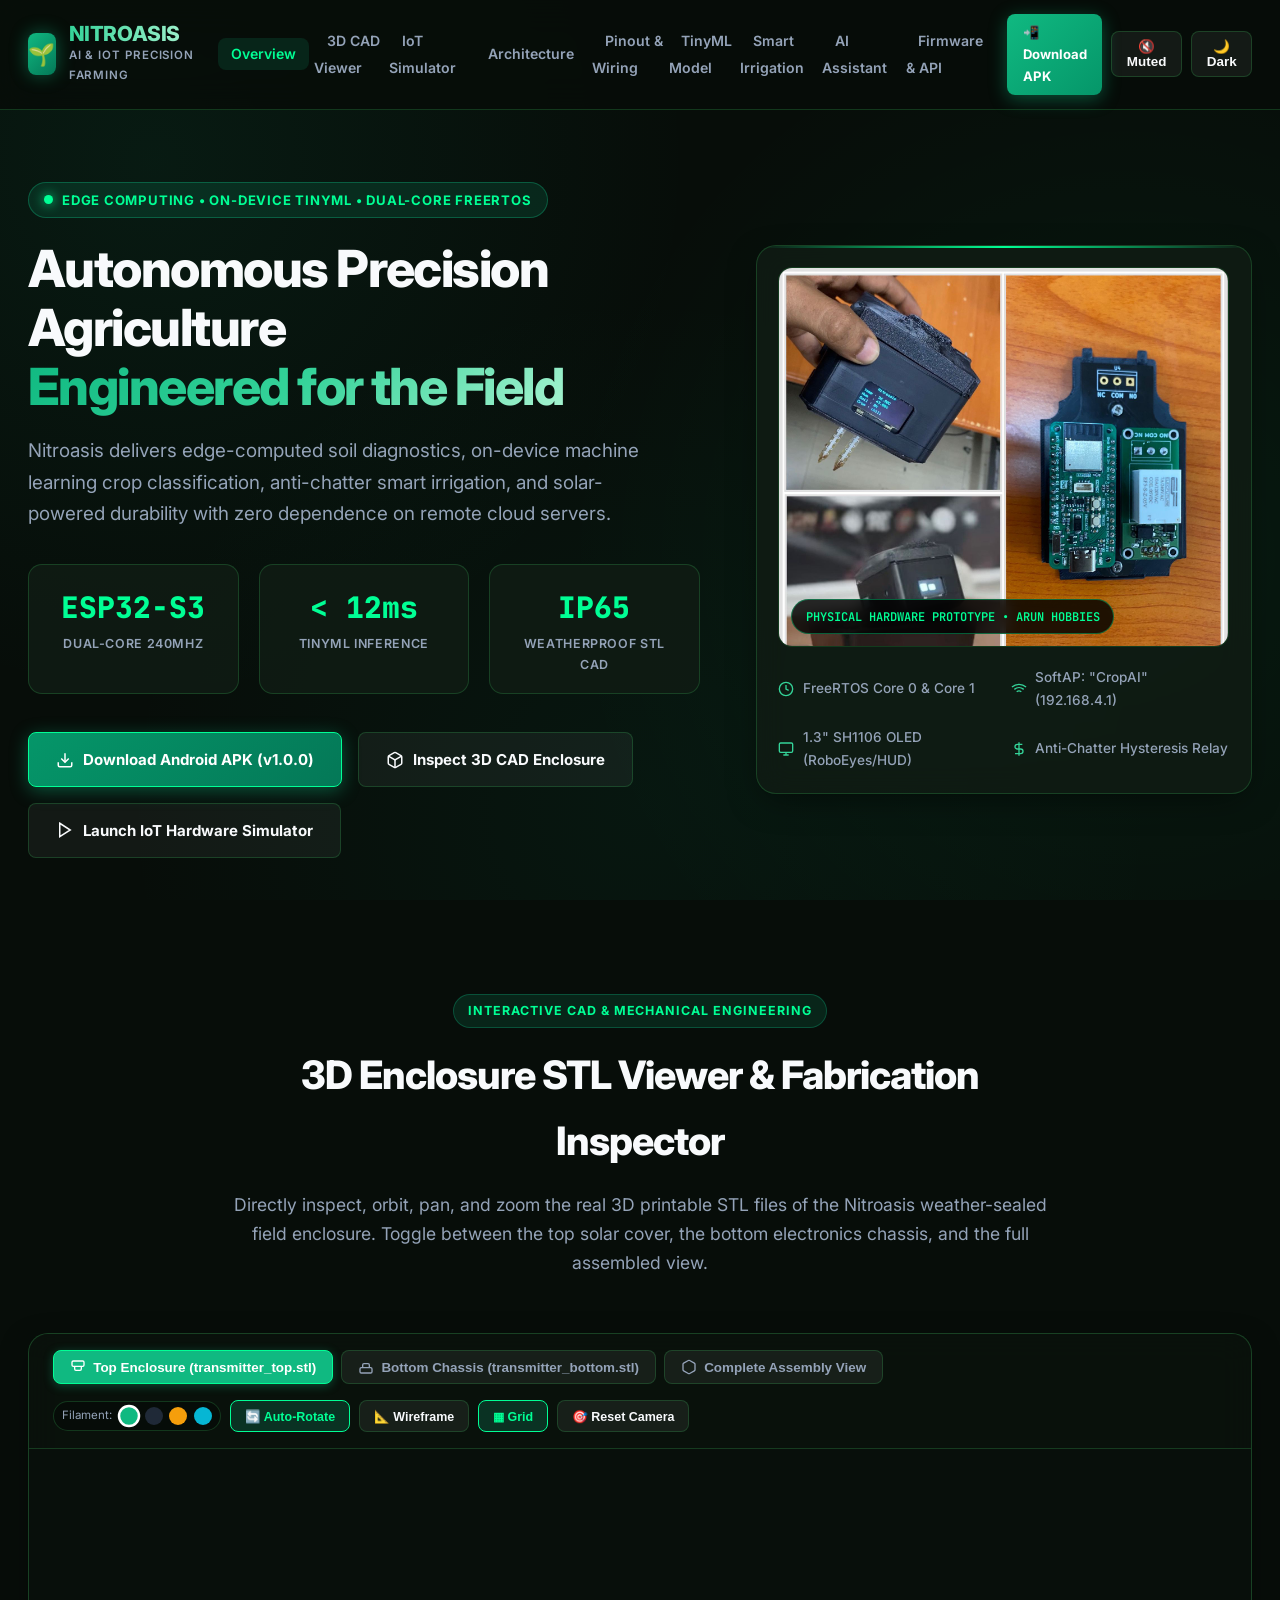
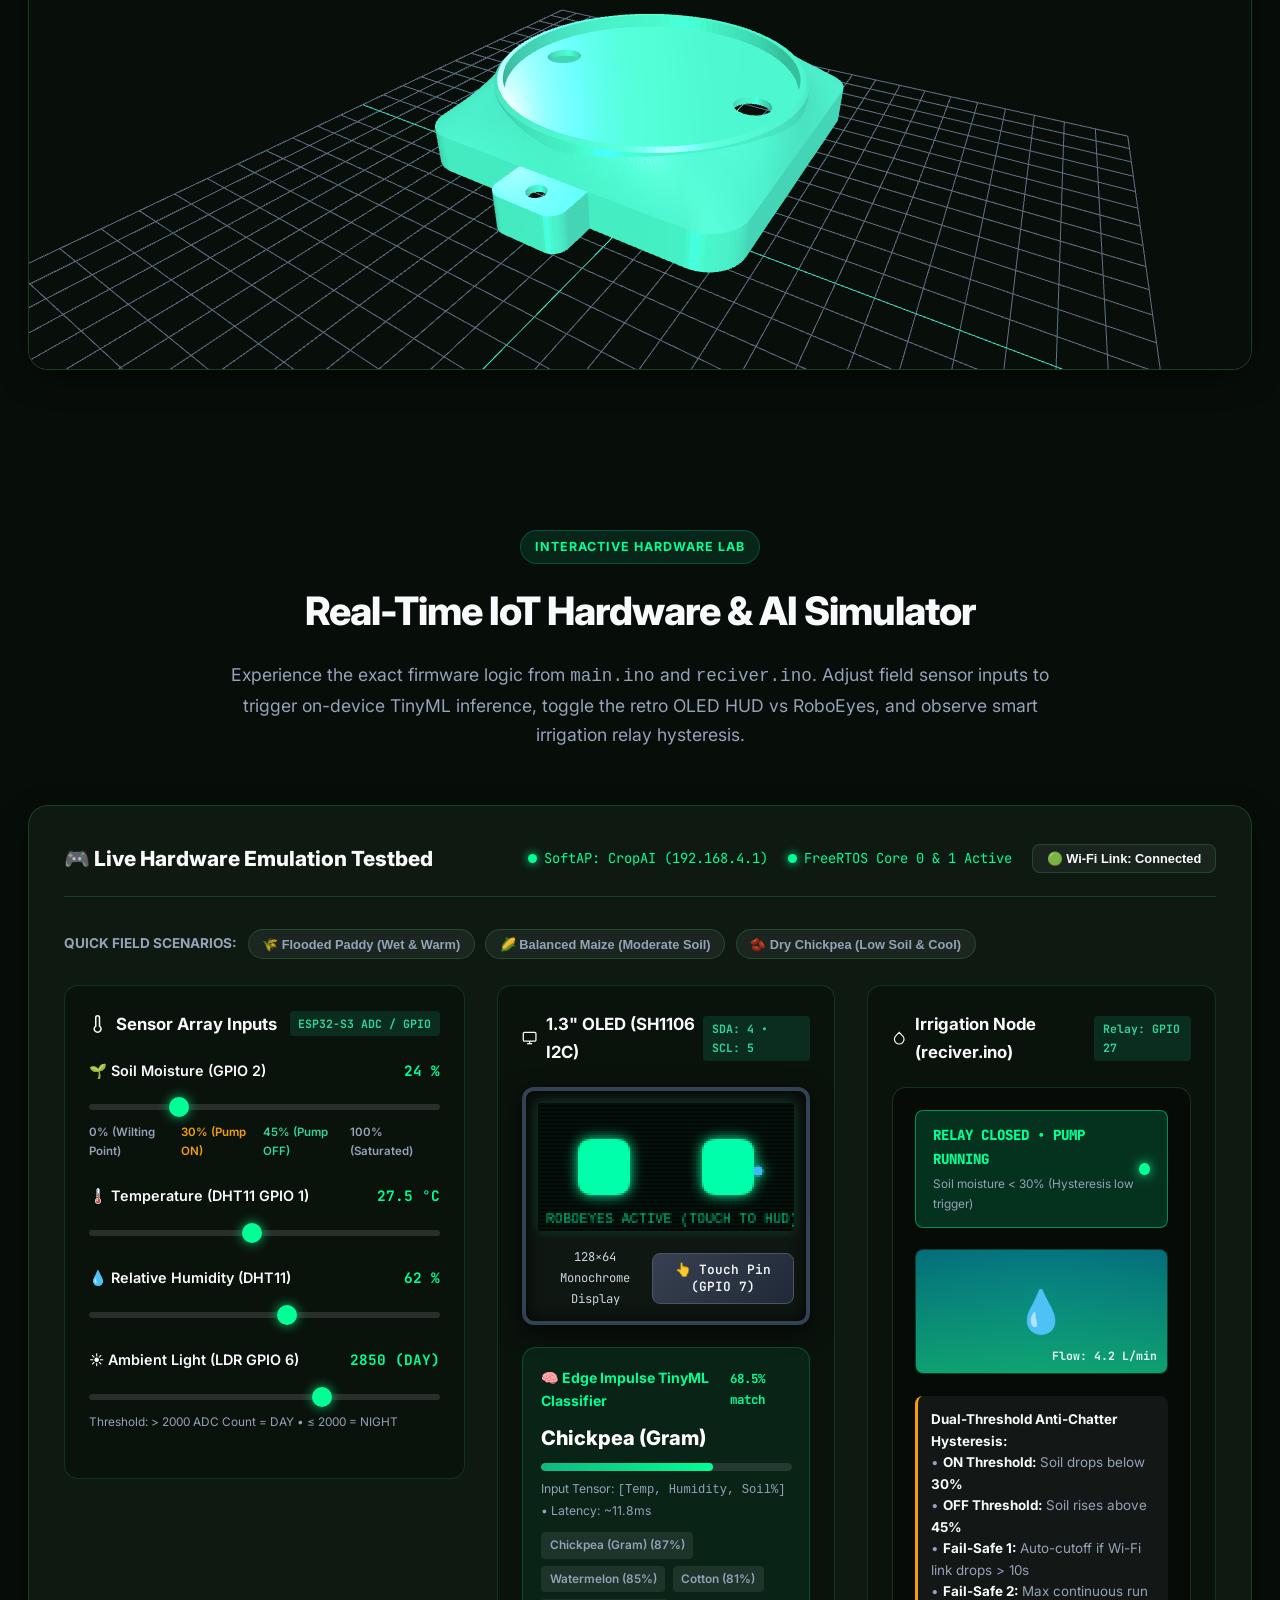
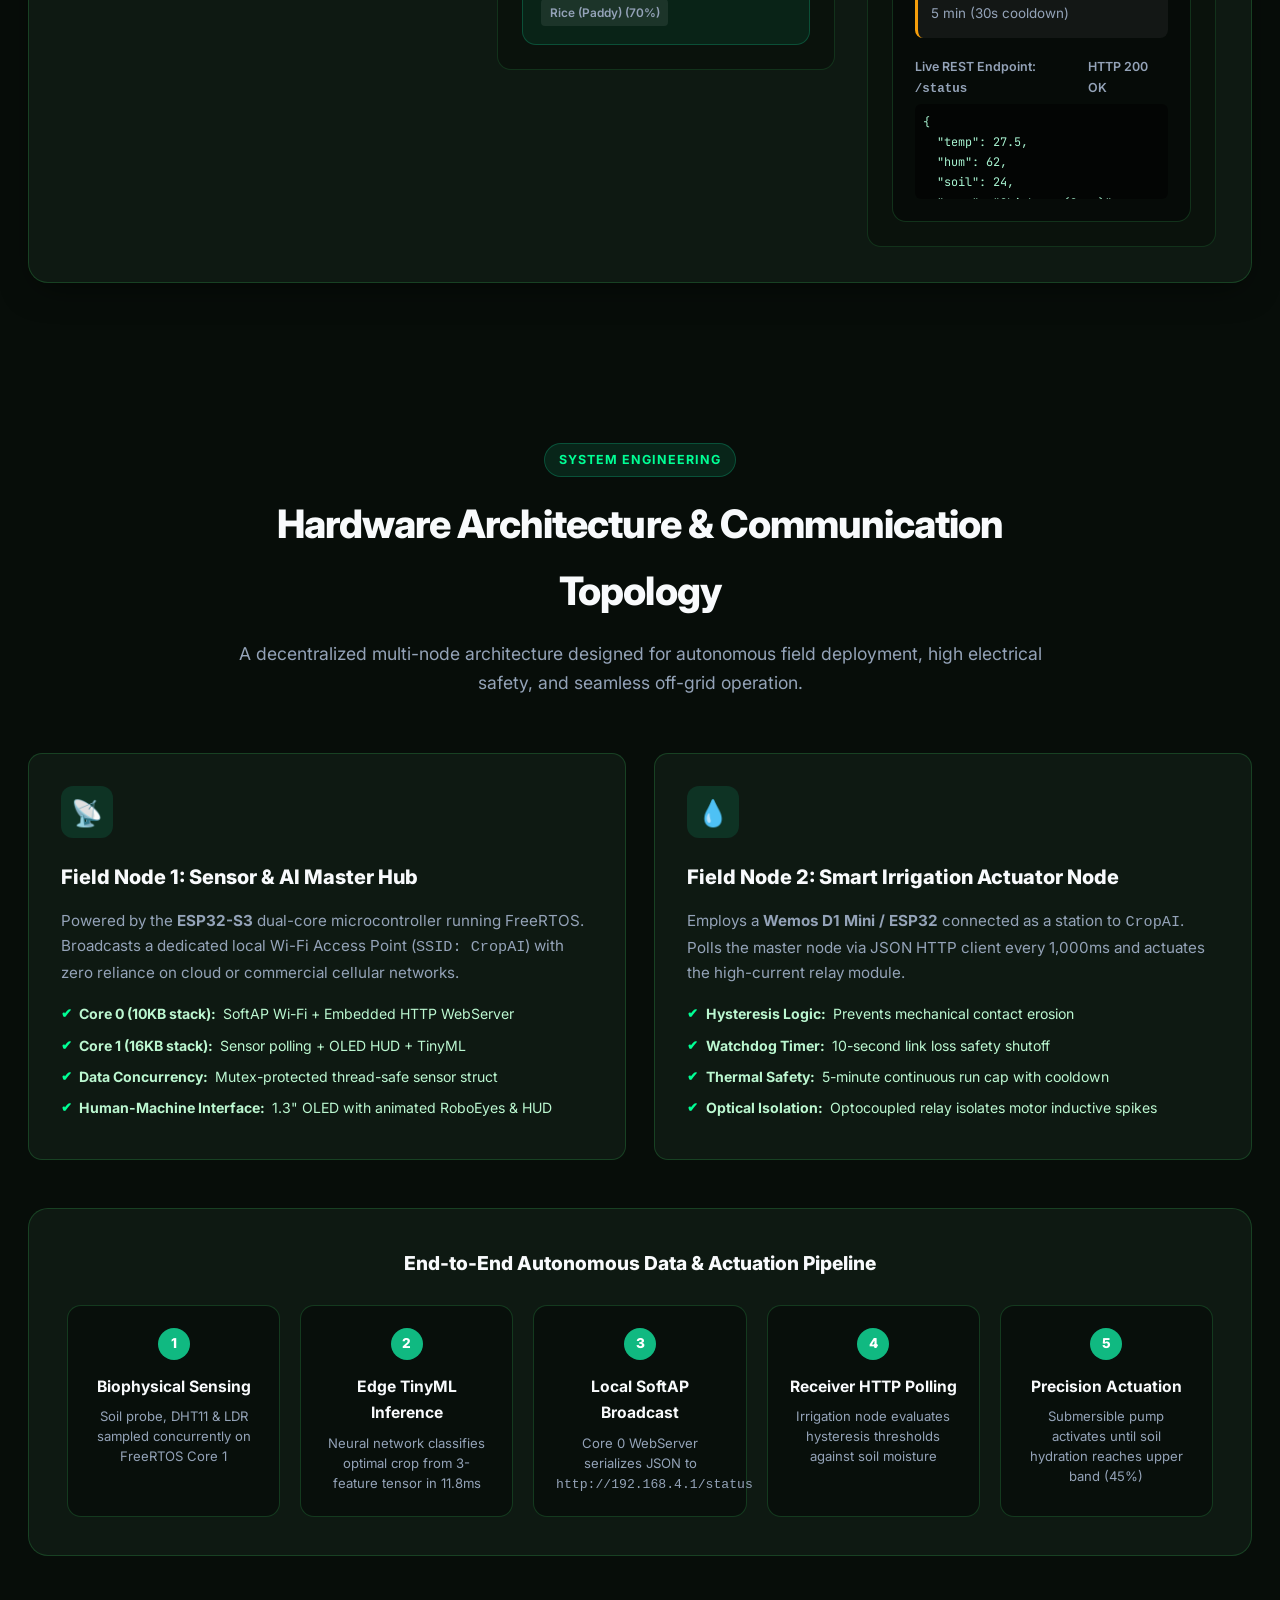
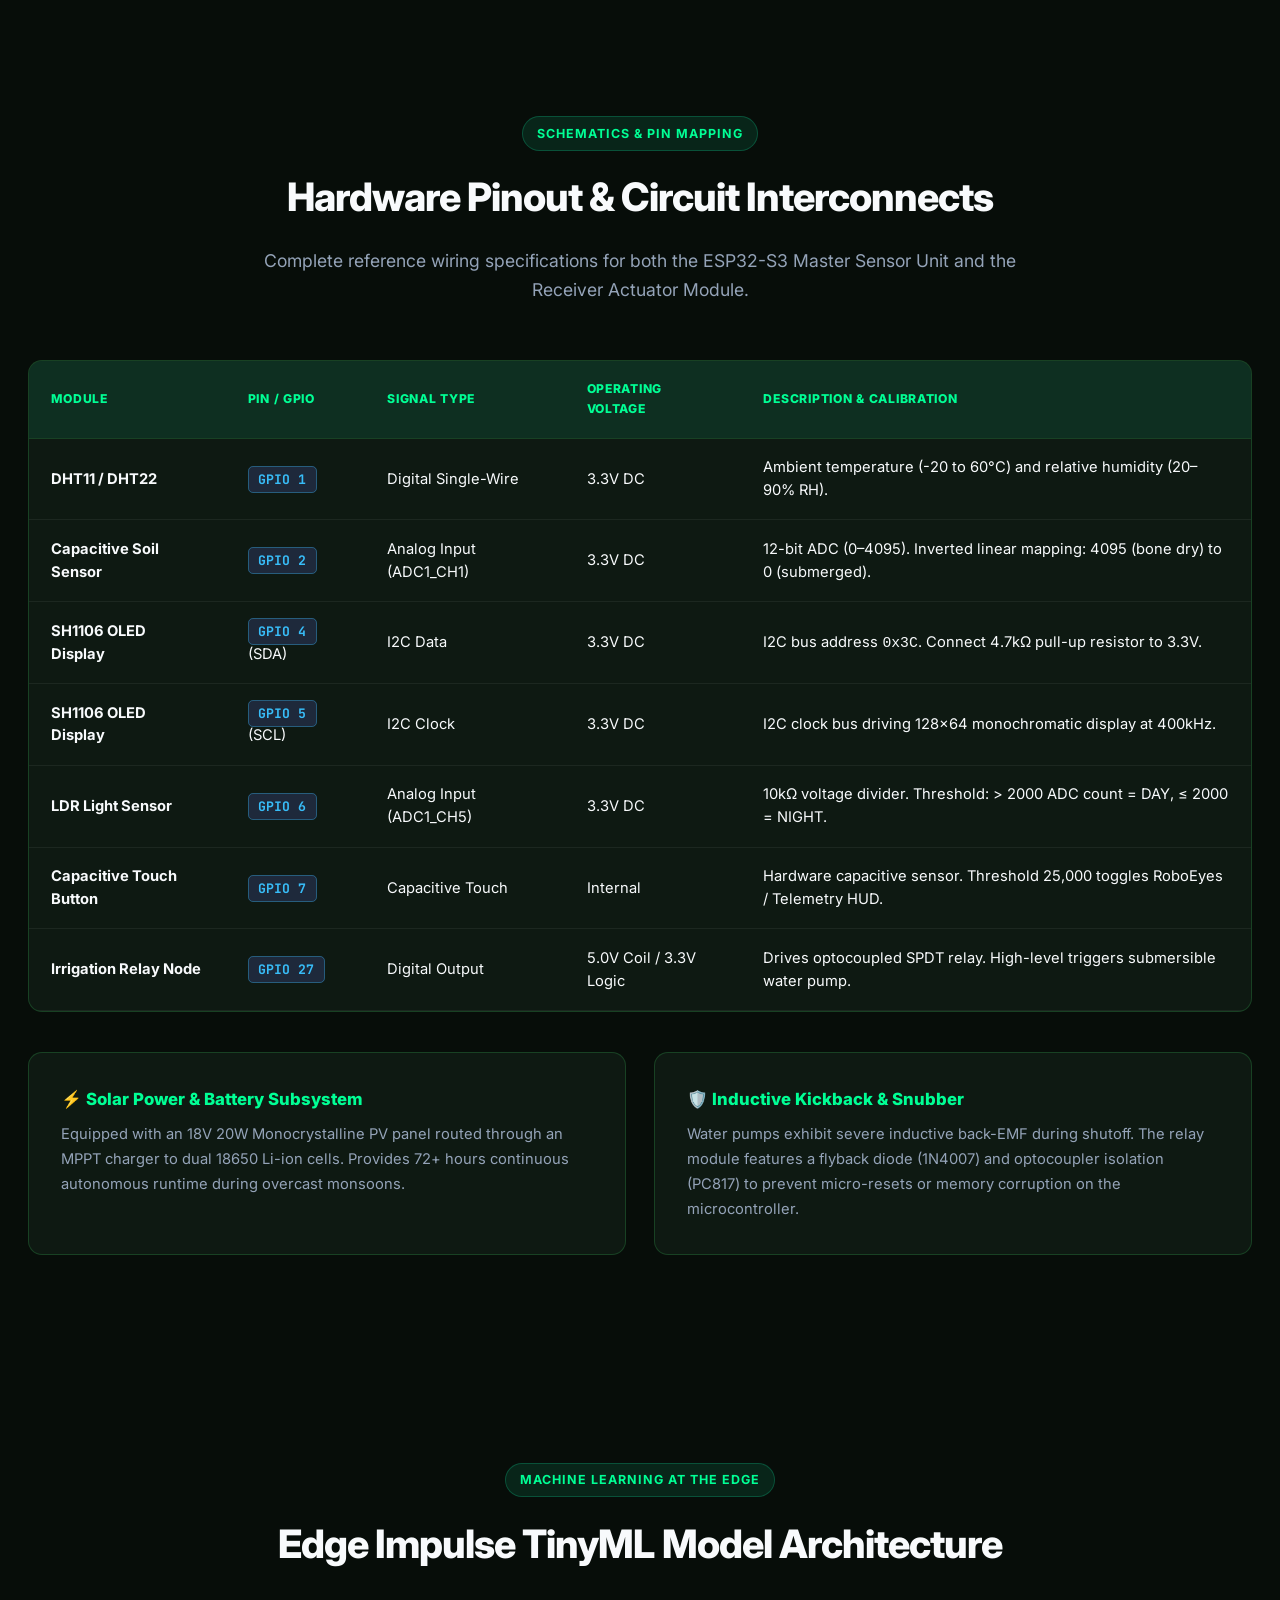
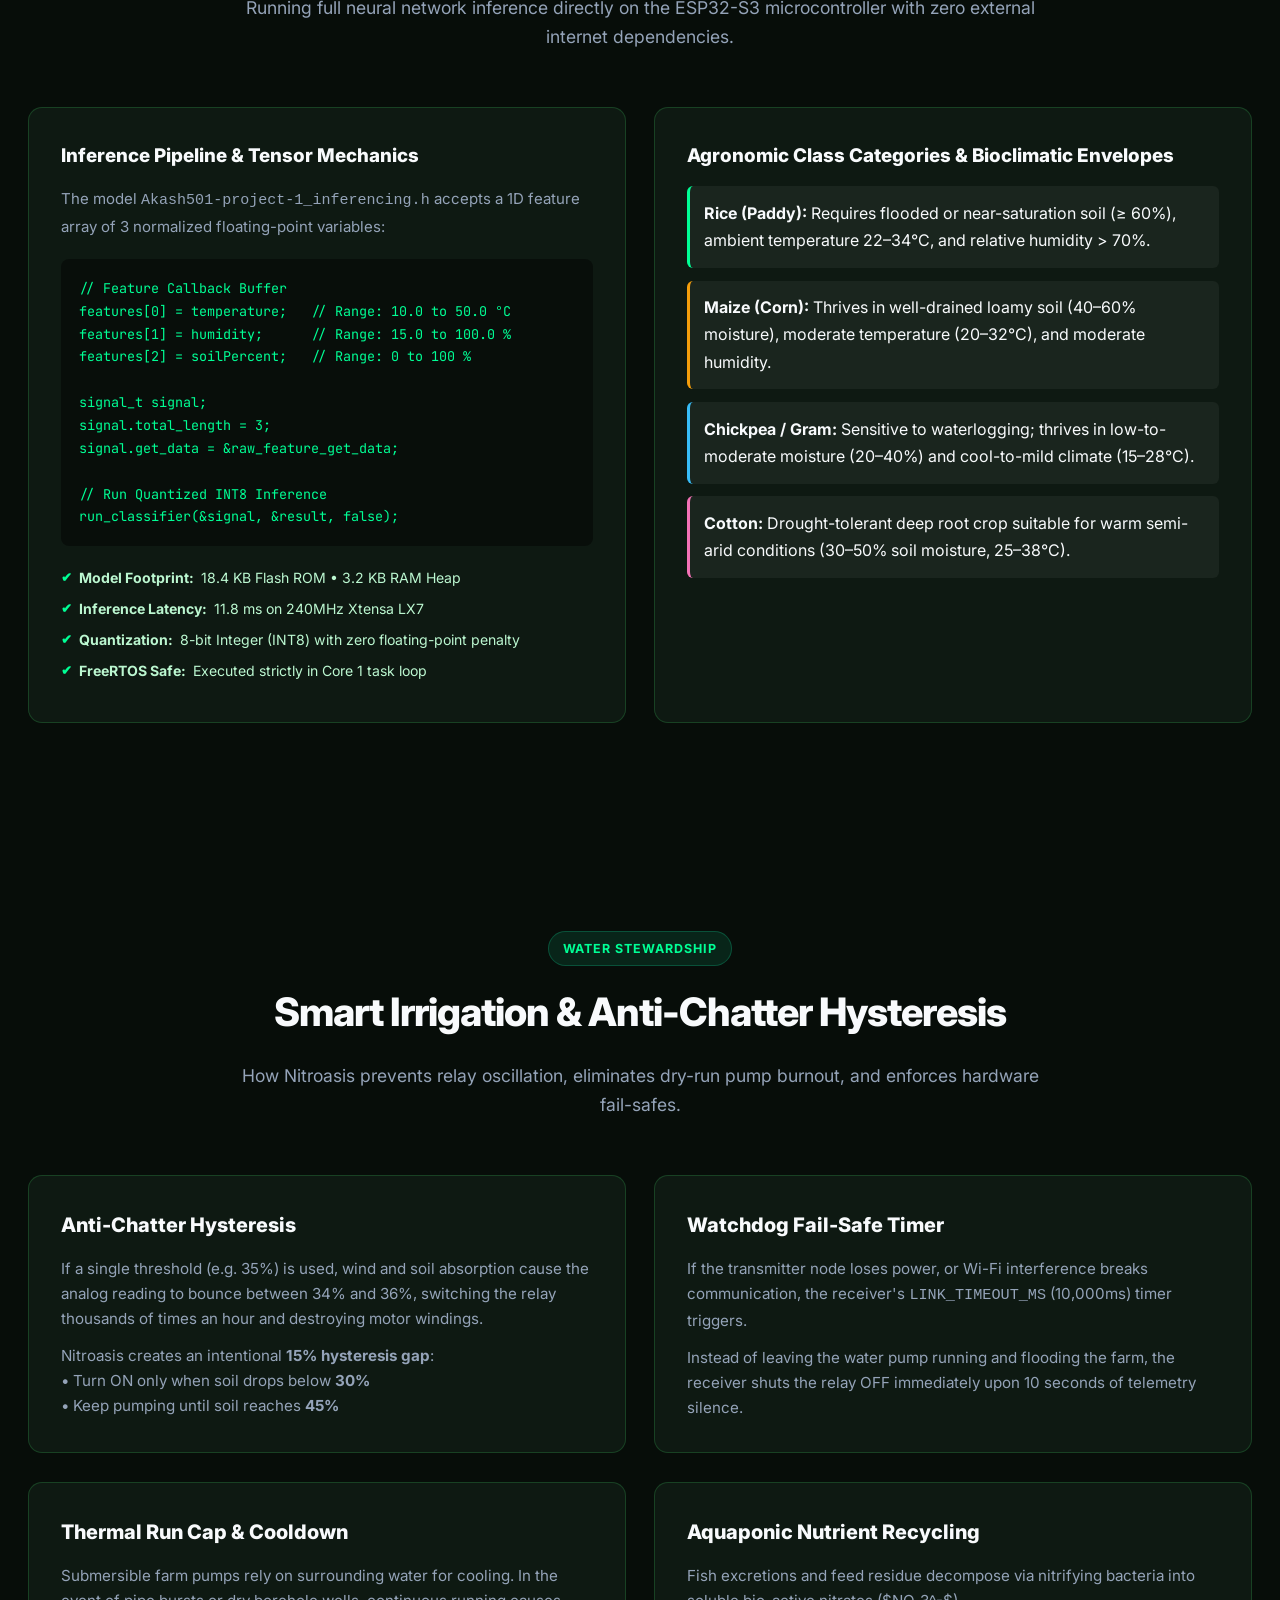
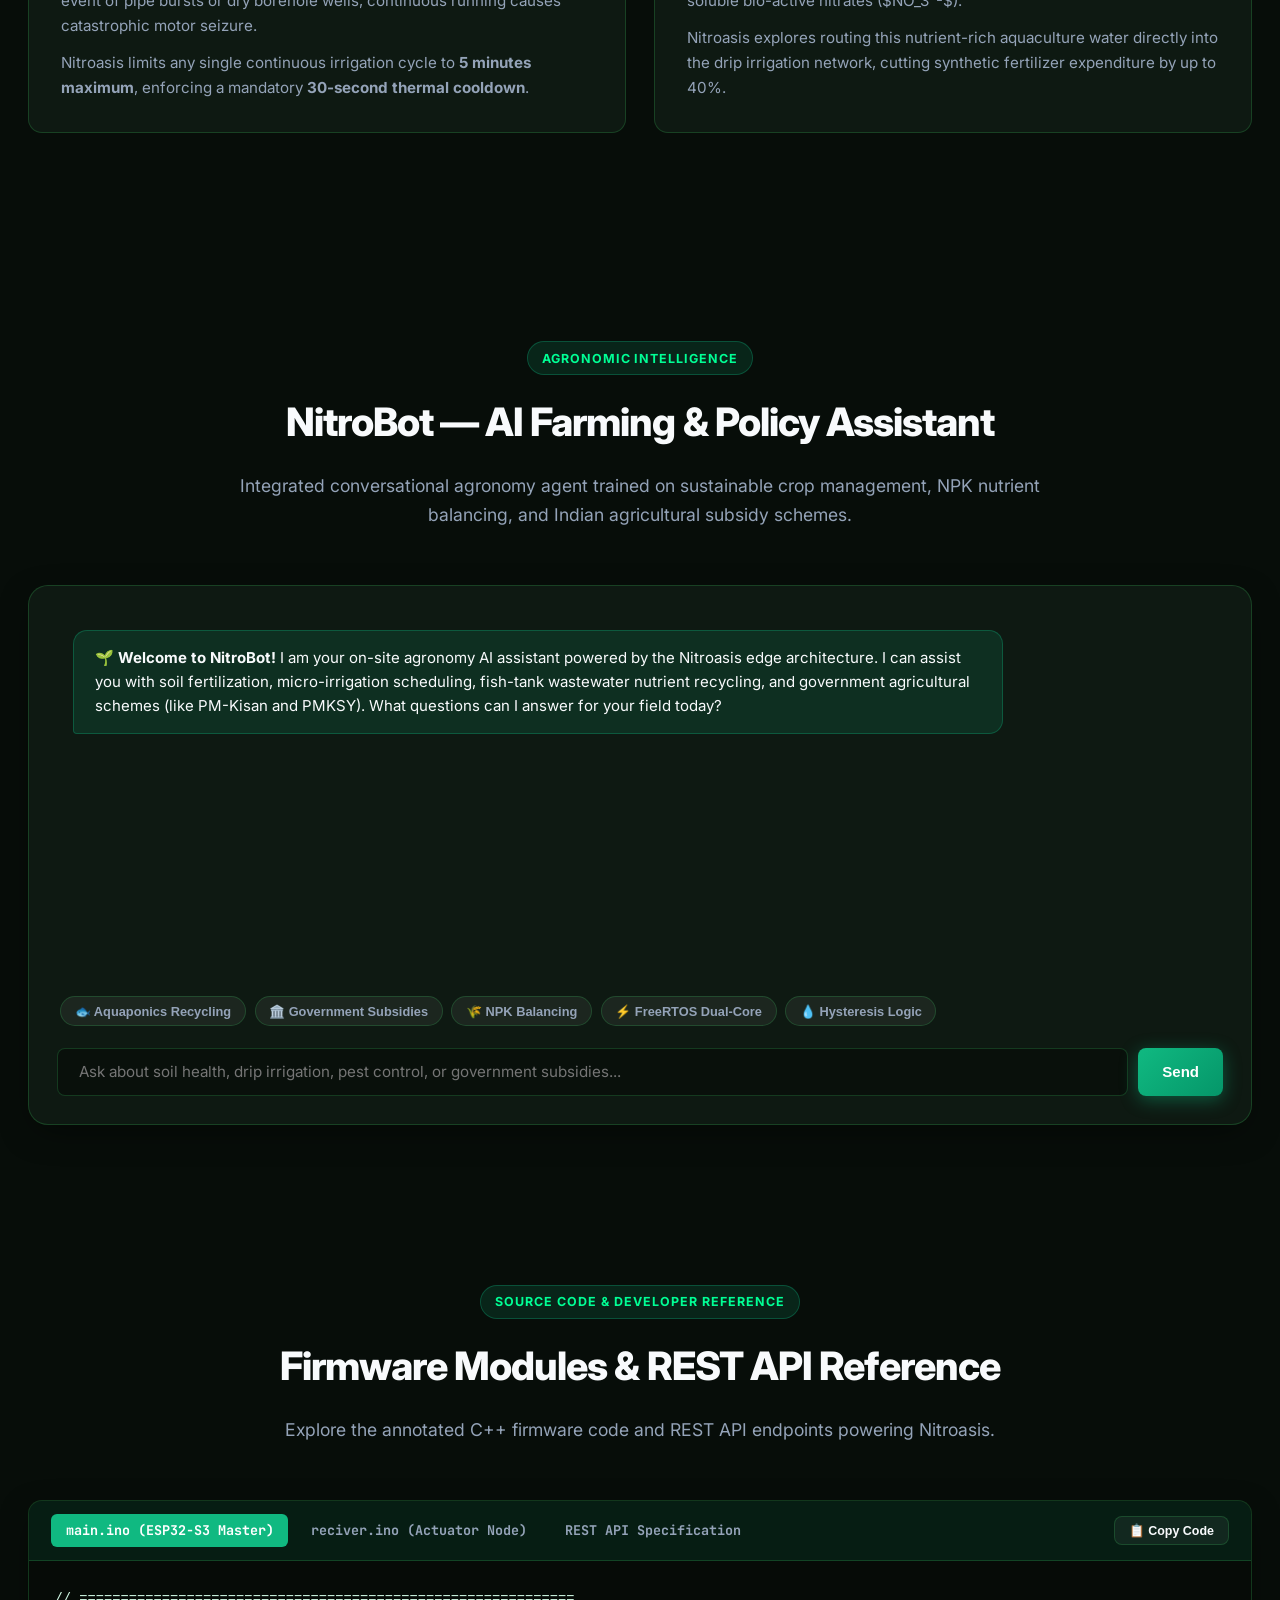
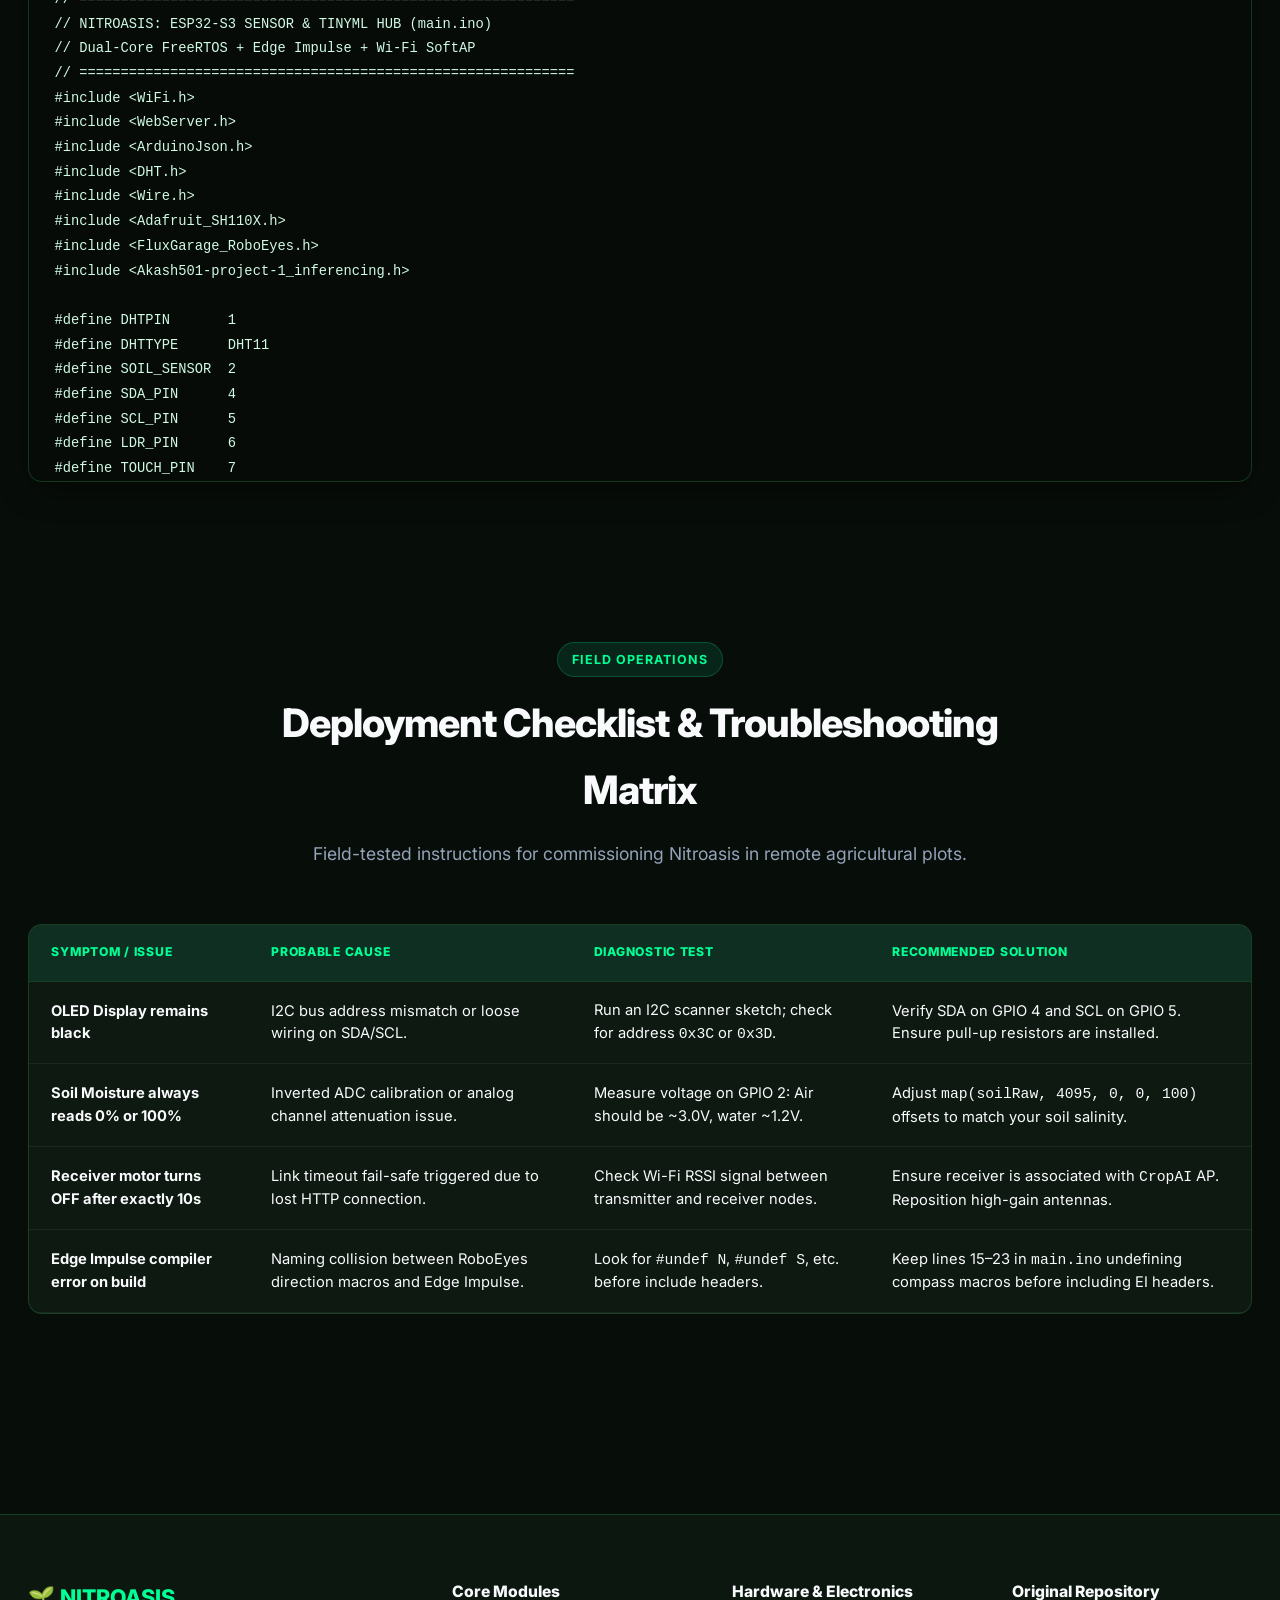
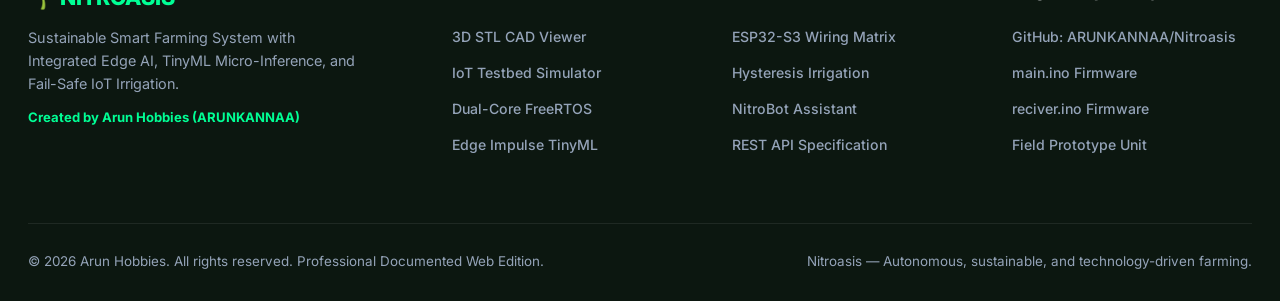
==== commit dd31e39a: "Add native Android app with embedded offline telemetry, GitHub Actions APK builder, and PWA manifest" ====
--- a/docs/index.html
+++ b/docs/index.html
@@ -9,6 +9,10 @@
   <link rel="preconnect" href="https://fonts.googleapis.com">
   <link rel="preconnect" href="https://fonts.gstatic.com" crossorigin>
   <link href="https://fonts.googleapis.com/css2?family=Inter:wght@400;500;600;700;800&family=JetBrains+Mono:wght@400;600;700&display=swap" rel="stylesheet">
+  
+  <link rel="manifest" href="manifest.json">
+  <meta name="theme-color" content="#10B981">
+  <link rel="apple-touch-icon" href="icon-192.png">
   
   <!-- 3D WebGL Dependencies (Locally Hosted) -->
   <script src="lib/three.min.js"></script>
@@ -45,6 +49,9 @@
       </nav>
 
       <div class="nav-actions">
+        <a href="https://github.com/ARUNKANNAA/Nitroasis/releases/latest" target="_blank" rel="noopener" class="btn-primary" style="padding: 0.45rem 0.95rem; font-size: 0.82rem; text-decoration: none;" title="Download Android APK">
+          📲 Download APK
+        </a>
         <button id="audioToggleBtn" class="btn-icon" title="Toggle Hardware Audio Effects">
           🔇 Muted
         </button>
@@ -88,7 +95,11 @@
       </div>
 
       <div class="hero-buttons">
-        <a href="#cad-viewer" class="btn-primary">
+        <a href="https://github.com/ARUNKANNAA/Nitroasis/releases/latest" target="_blank" rel="noopener" class="btn-primary" style="background: linear-gradient(135deg, #059669, #047857); border: 1px solid var(--accent-neon);">
+          <svg width="18" height="18" viewBox="0 0 24 24" fill="none" stroke="currentColor" stroke-width="2"><path d="M21 15v4a2 2 0 0 1-2 2H5a2 2 0 0 1-2-2v-4"></path><polyline points="7 10 12 15 17 10"></polyline><line x1="12" y1="15" x2="12" y2="3"></line></svg>
+          Download Android APK (v1.0.0)
+        </a>
+        <a href="#cad-viewer" class="btn-secondary">
           <svg width="18" height="18" viewBox="0 0 24 24" fill="none" stroke="currentColor" stroke-width="2"><path d="M21 16V8a2 2 0 0 0-1-1.73l-7-4a2 2 0 0 0-2 0l-7 4A2 2 0 0 0 3 8v8a2 2 0 0 0 1 1.73l7 4a2 2 0 0 0 2 0l7-4A2 2 0 0 0 21 16z"></path><polyline points="3.27 6.96 12 12.01 20.73 6.96"></polyline><line x1="12" y1="22.08" x2="12" y2="12"></line></svg>
           Inspect 3D CAD Enclosure
         </a>
@@ -970,5 +981,14 @@
 
   <script src="stl_viewer.js"></script>
   <script src="app.js"></script>
+  <script>
+    if ('serviceWorker' in navigator) {
+      window.addEventListener('load', () => {
+        navigator.serviceWorker.register('sw.js').catch(err => {
+          console.log('SW registration error:', err);
+        });
+      });
+    }
+  </script>
 </body>
 </html>
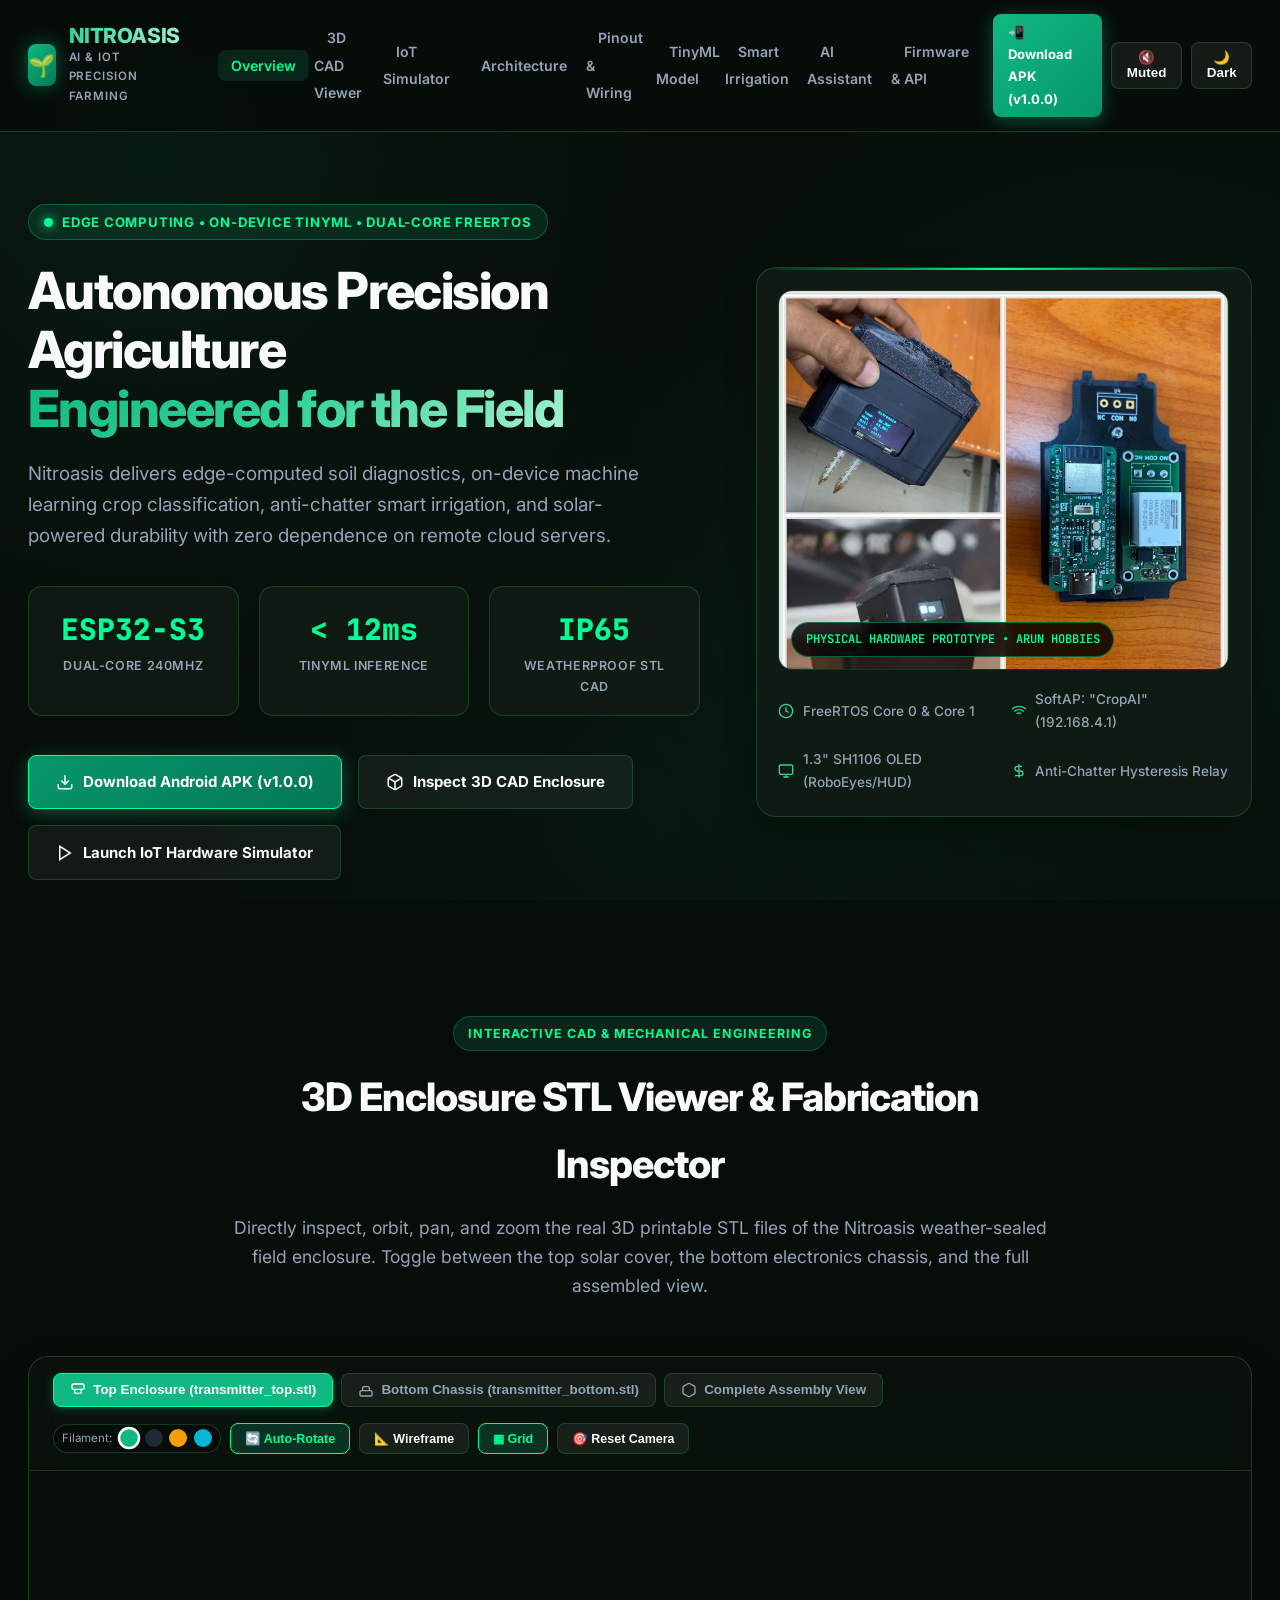
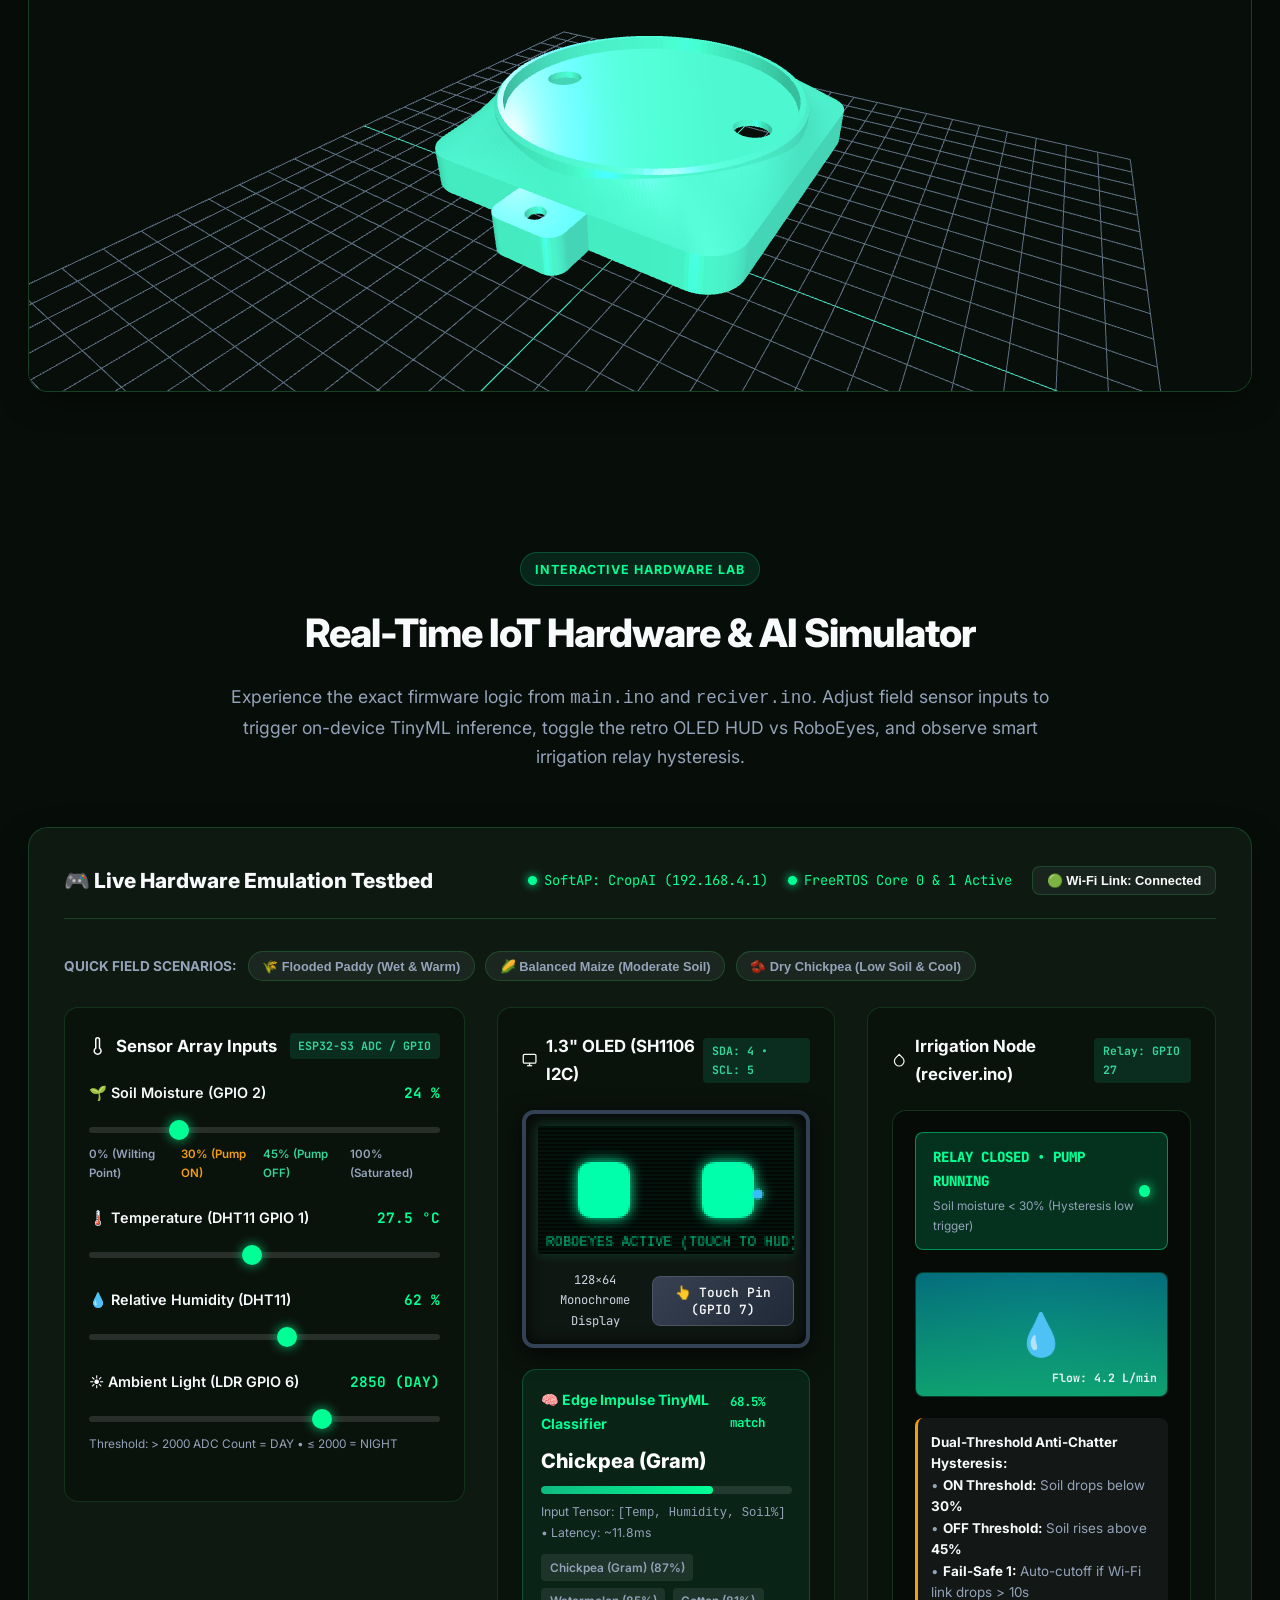
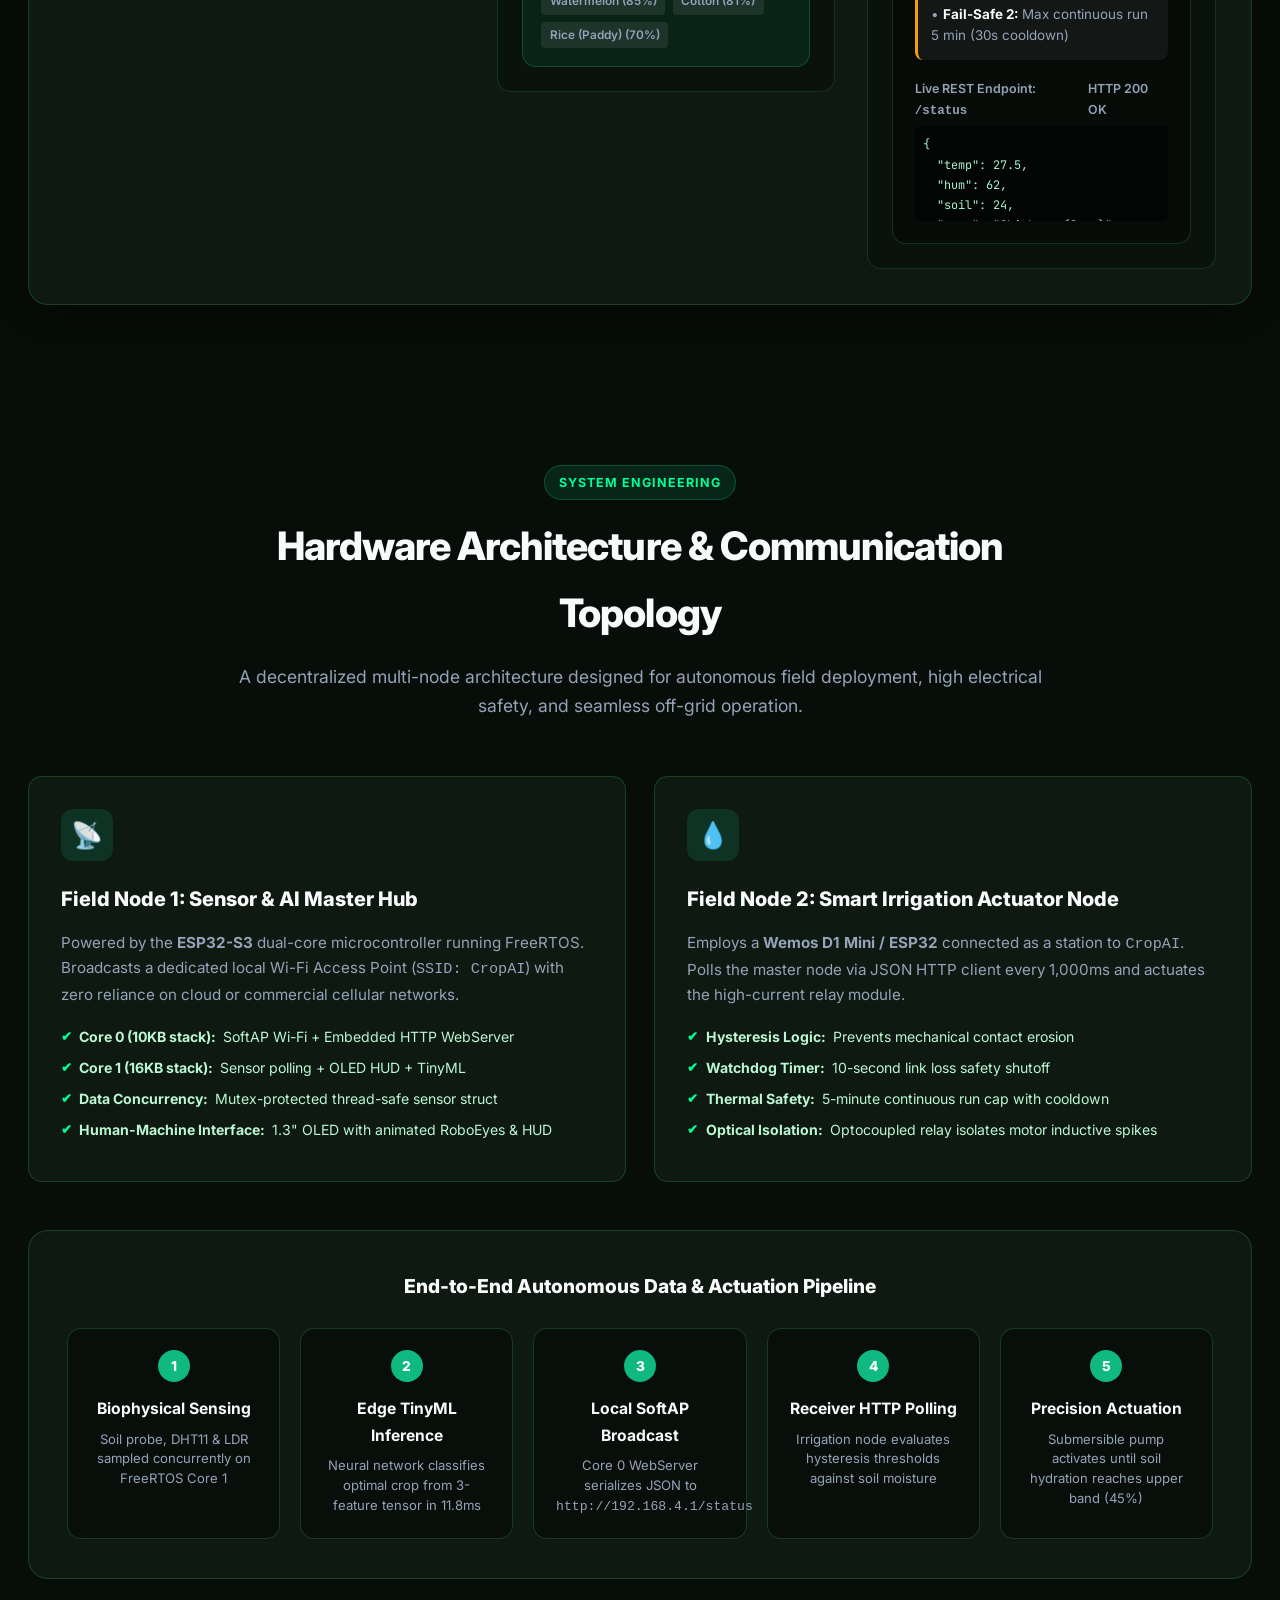
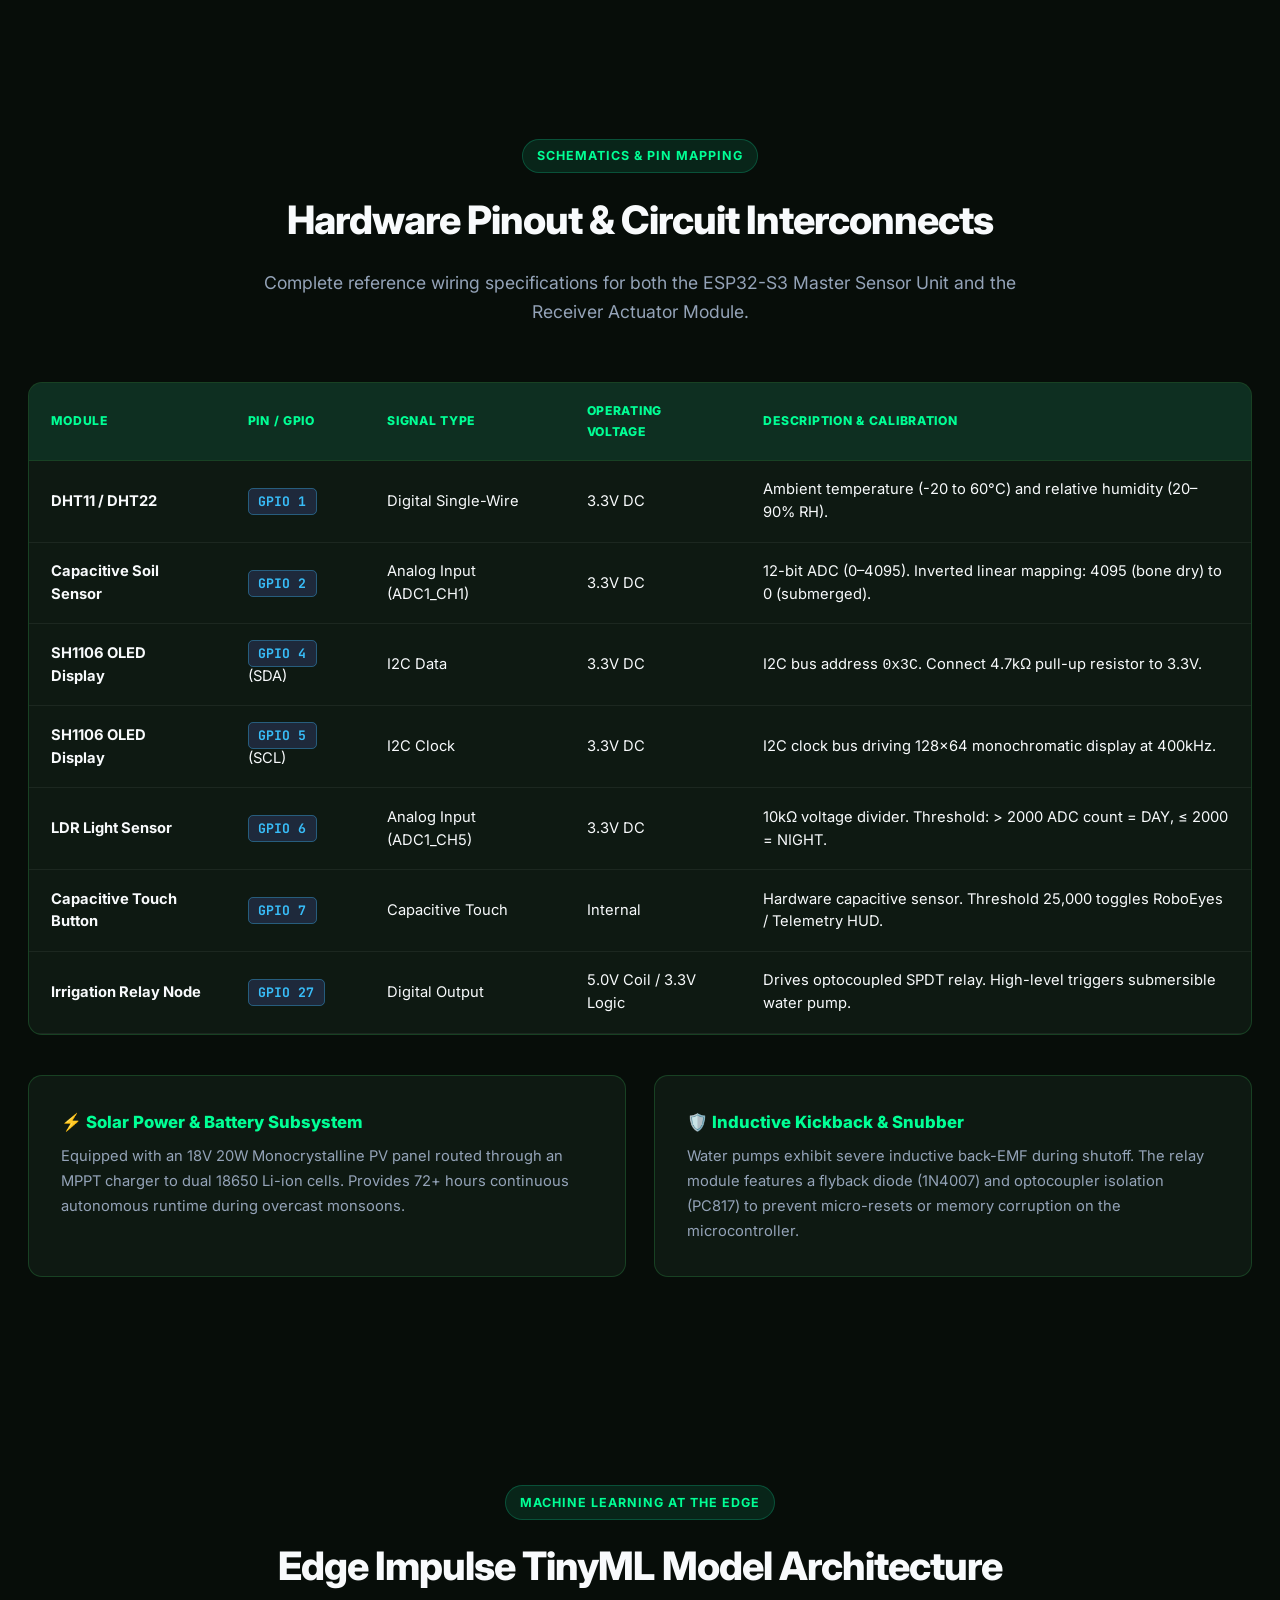
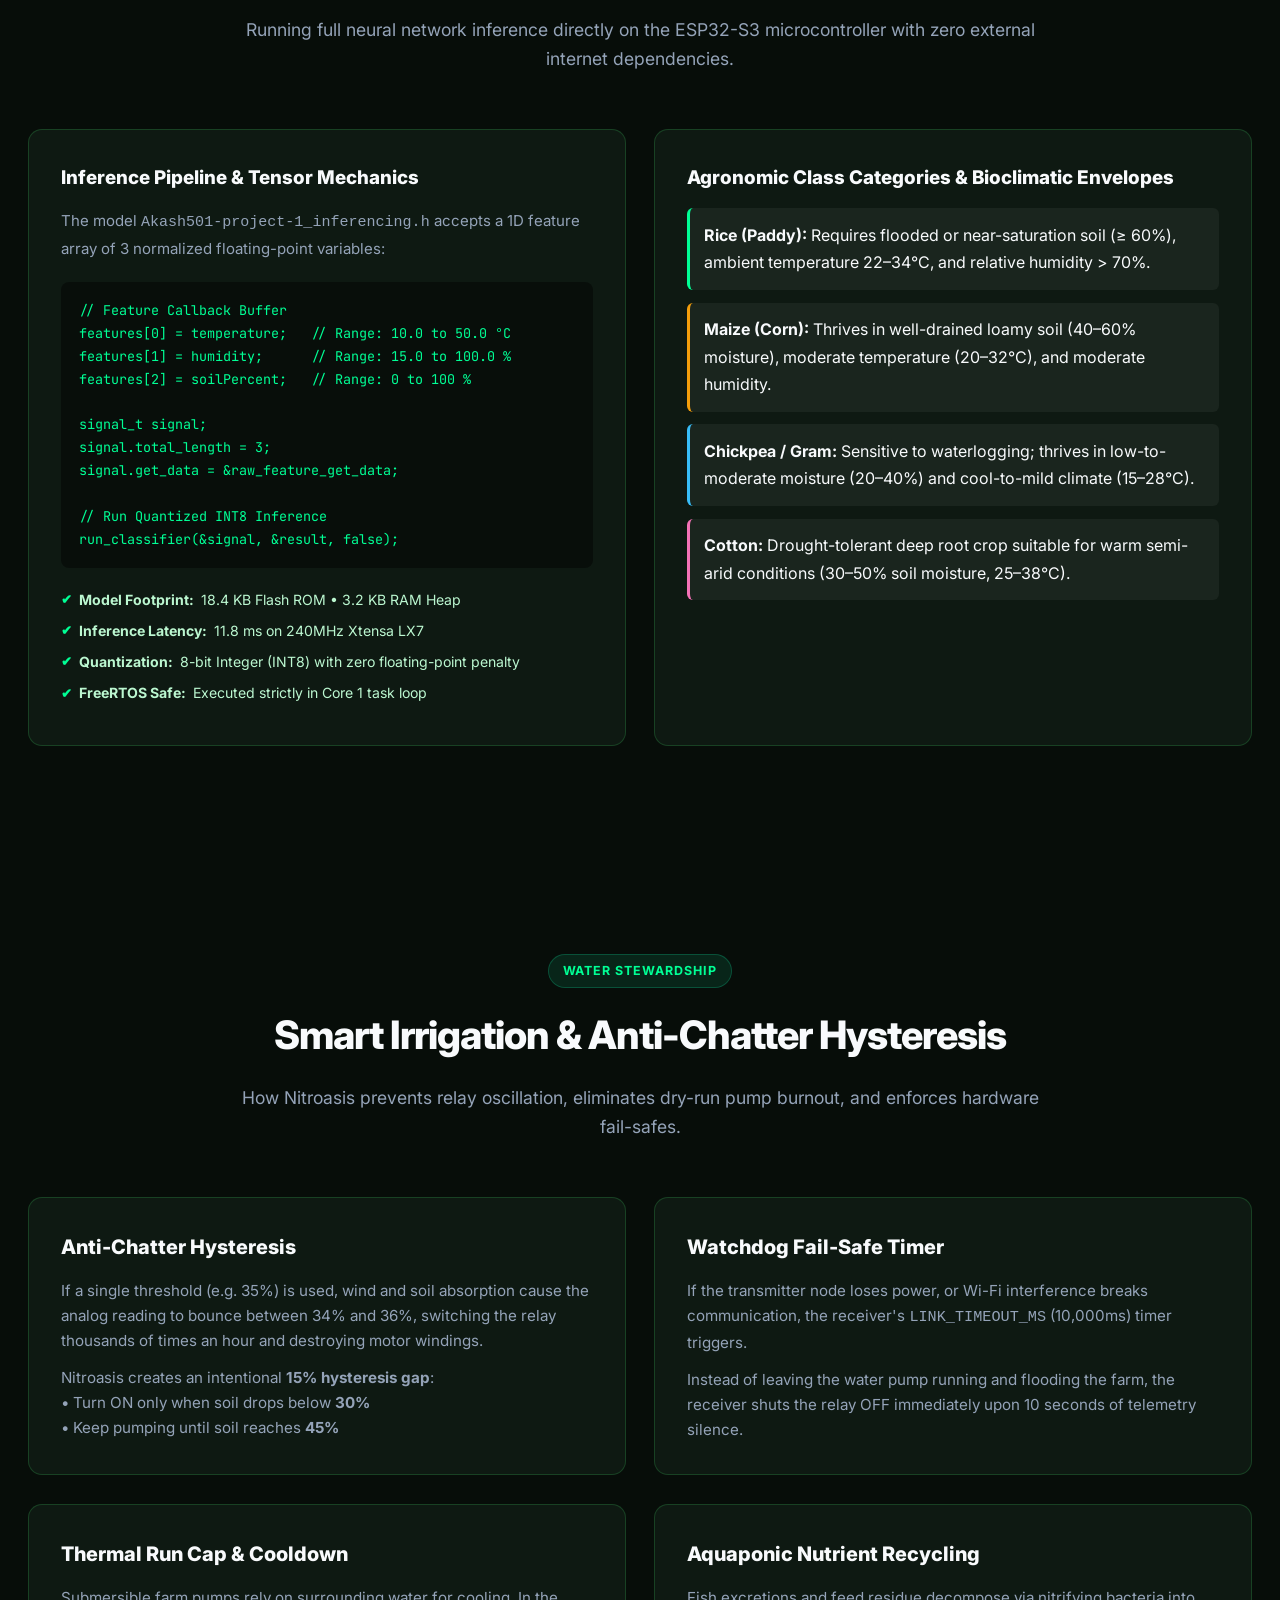
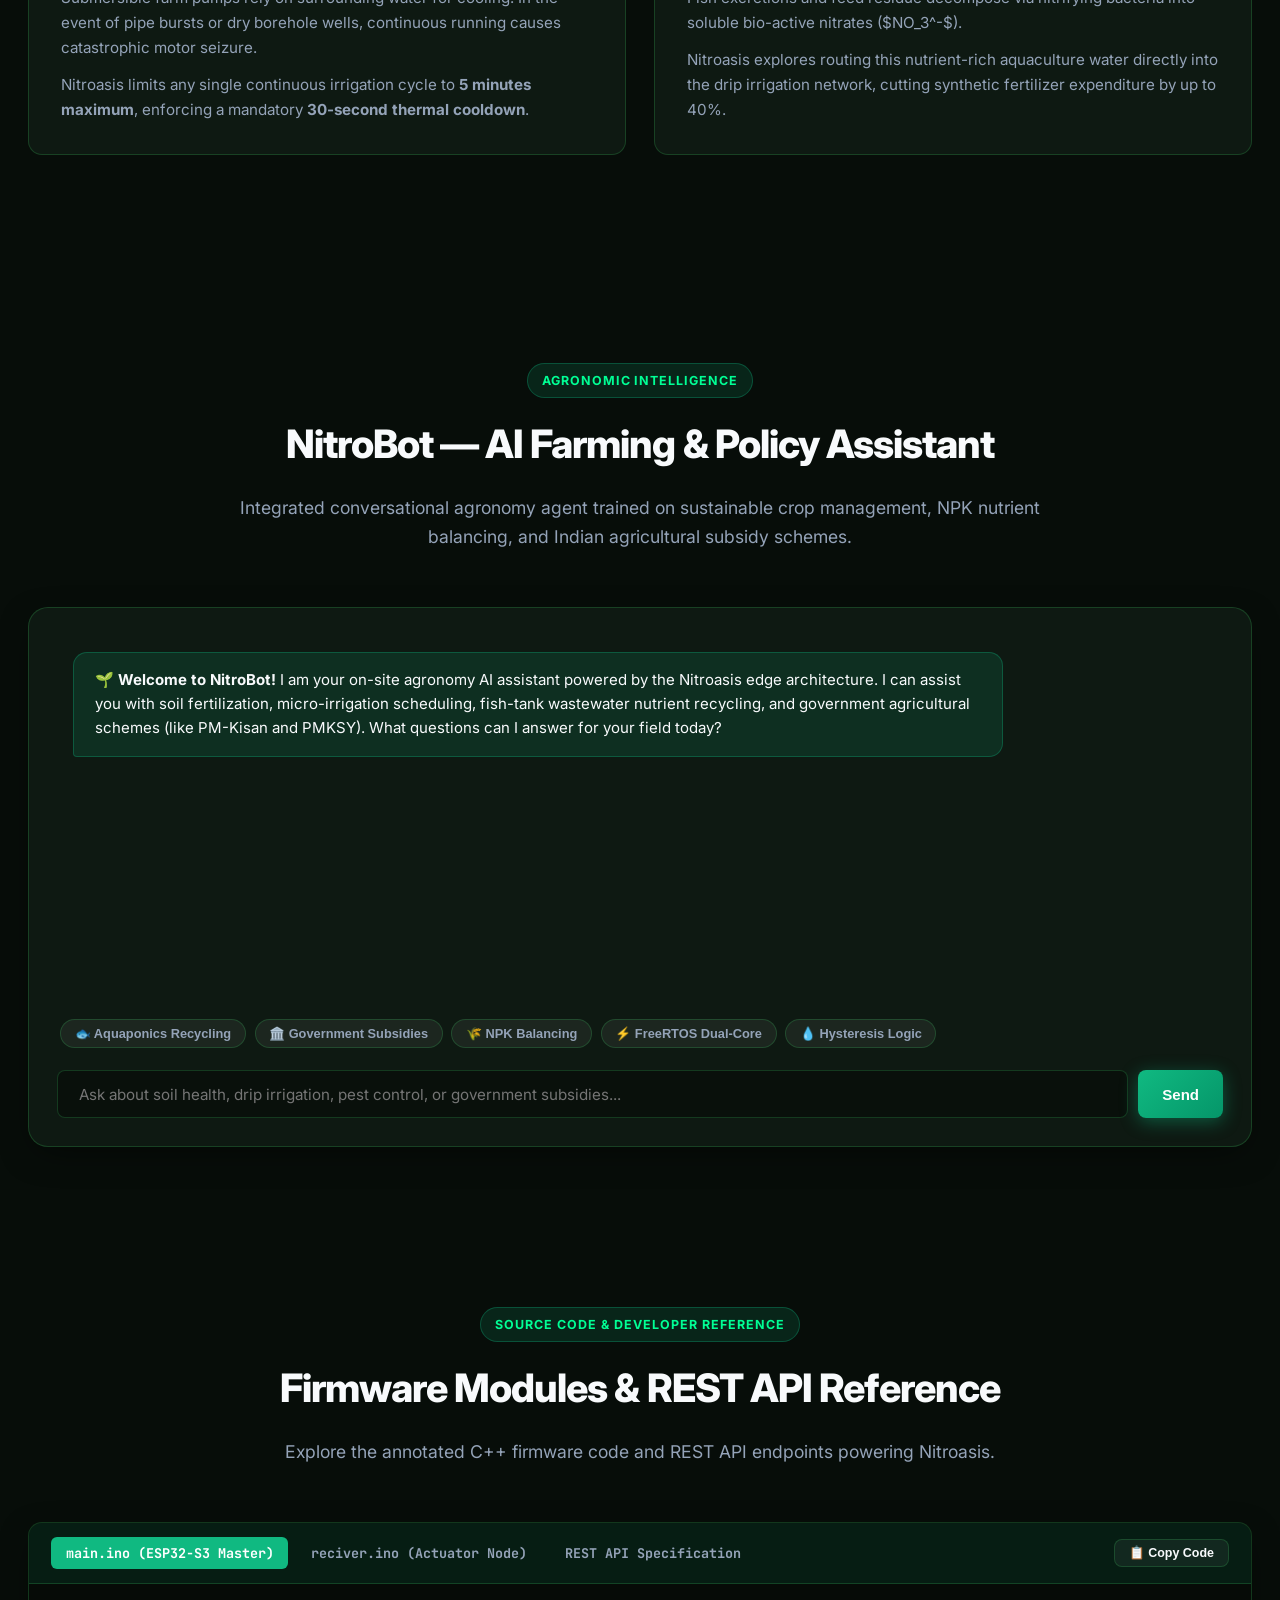
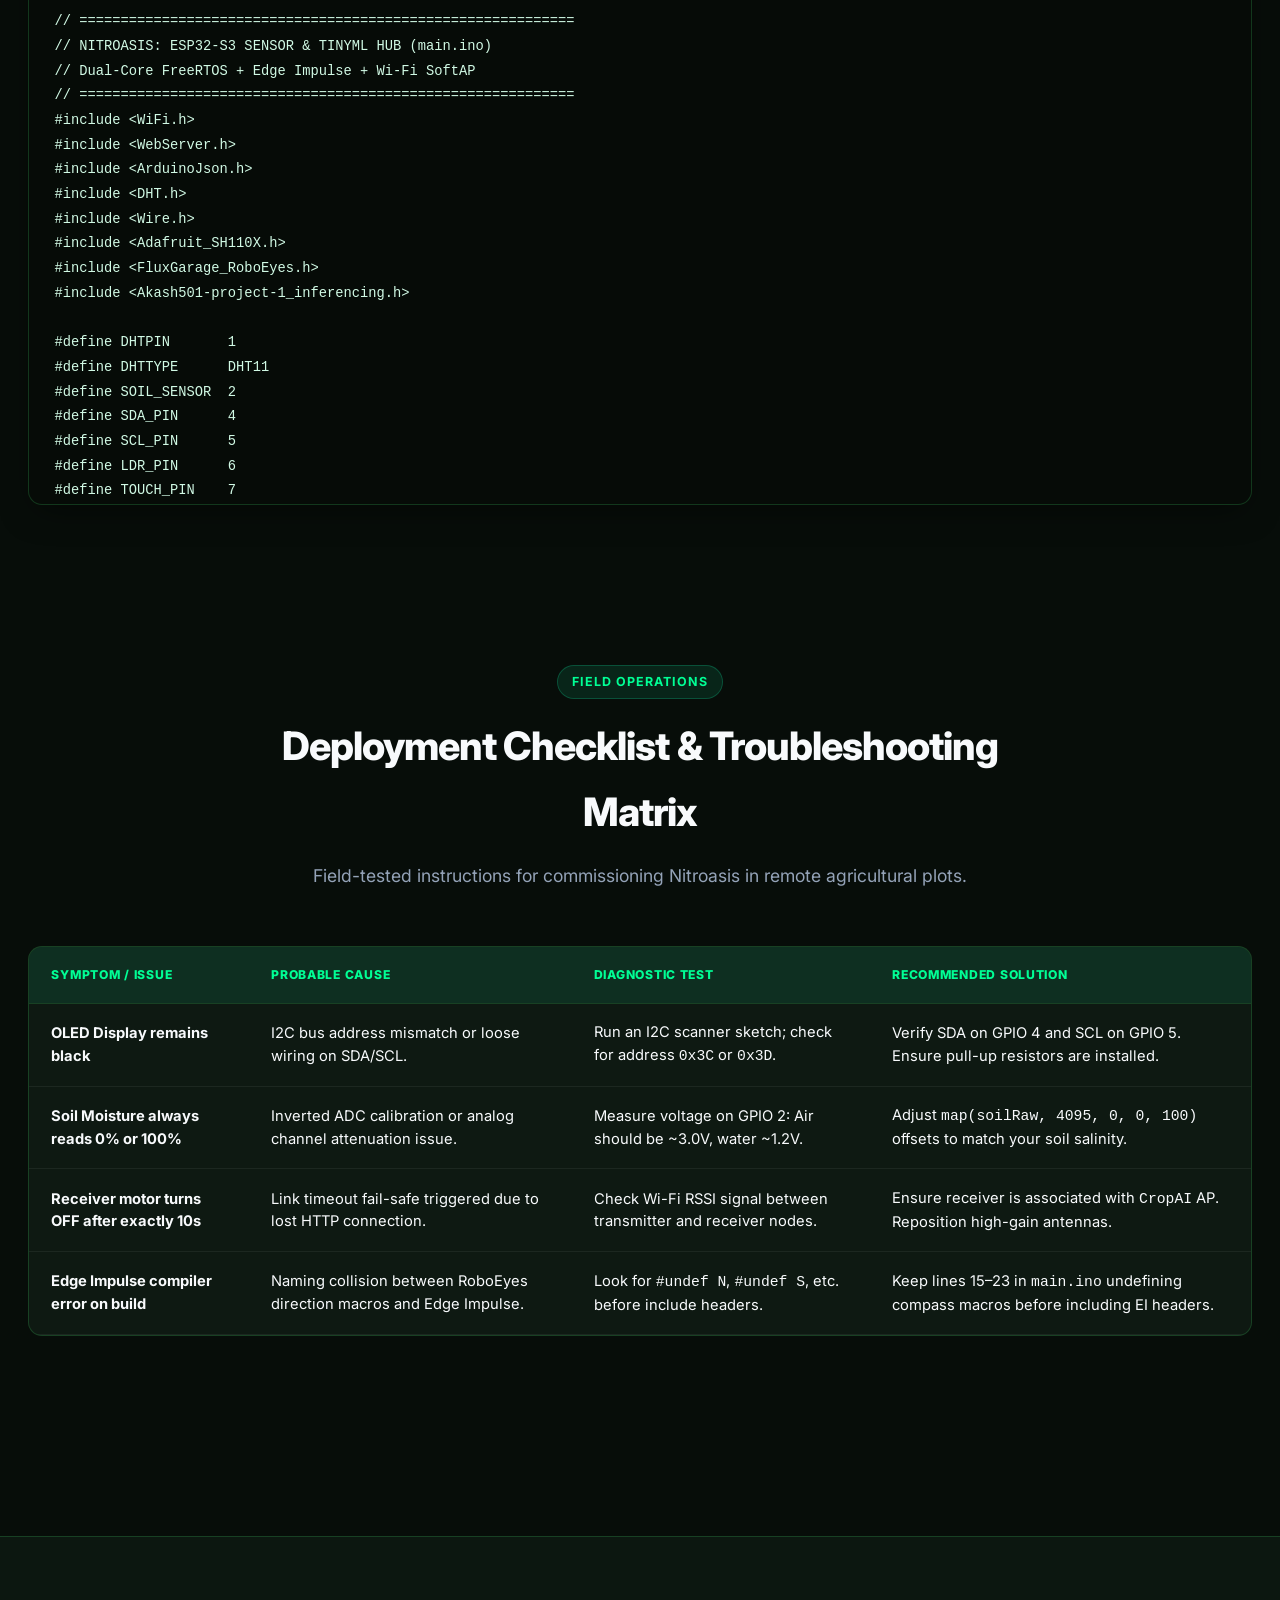
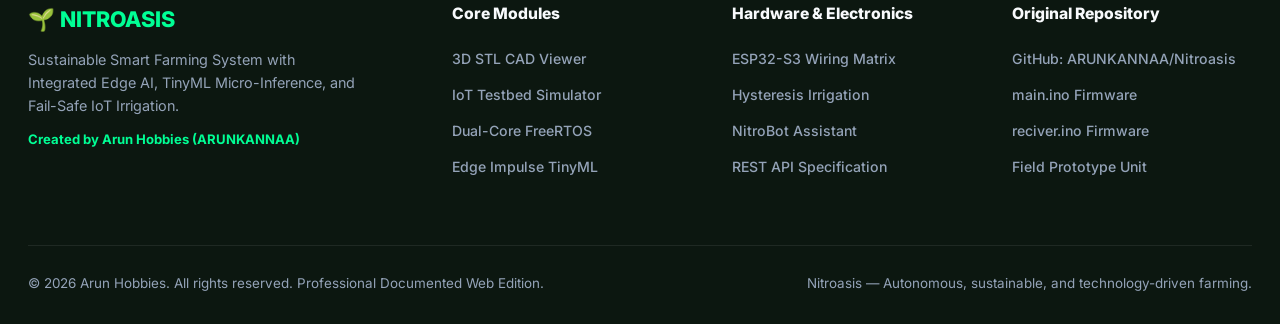
==== commit 77c85436: "Add installable APK to docs and update direct download button" ====
--- a/docs/index.html
+++ b/docs/index.html
@@ -49,8 +49,8 @@
       </nav>
 
       <div class="nav-actions">
-        <a href="https://github.com/ARUNKANNAA/Nitroasis/releases/latest" target="_blank" rel="noopener" class="btn-primary" style="padding: 0.45rem 0.95rem; font-size: 0.82rem; text-decoration: none;" title="Download Android APK">
-          📲 Download APK
+        <a href="Nitroasis-v1.0.0.apk" download="Nitroasis-v1.0.0.apk" class="btn-primary" style="padding: 0.45rem 0.95rem; font-size: 0.82rem; text-decoration: none;" title="Download Android APK (v1.0.0)">
+          📲 Download APK (v1.0.0)
         </a>
         <button id="audioToggleBtn" class="btn-icon" title="Toggle Hardware Audio Effects">
           🔇 Muted
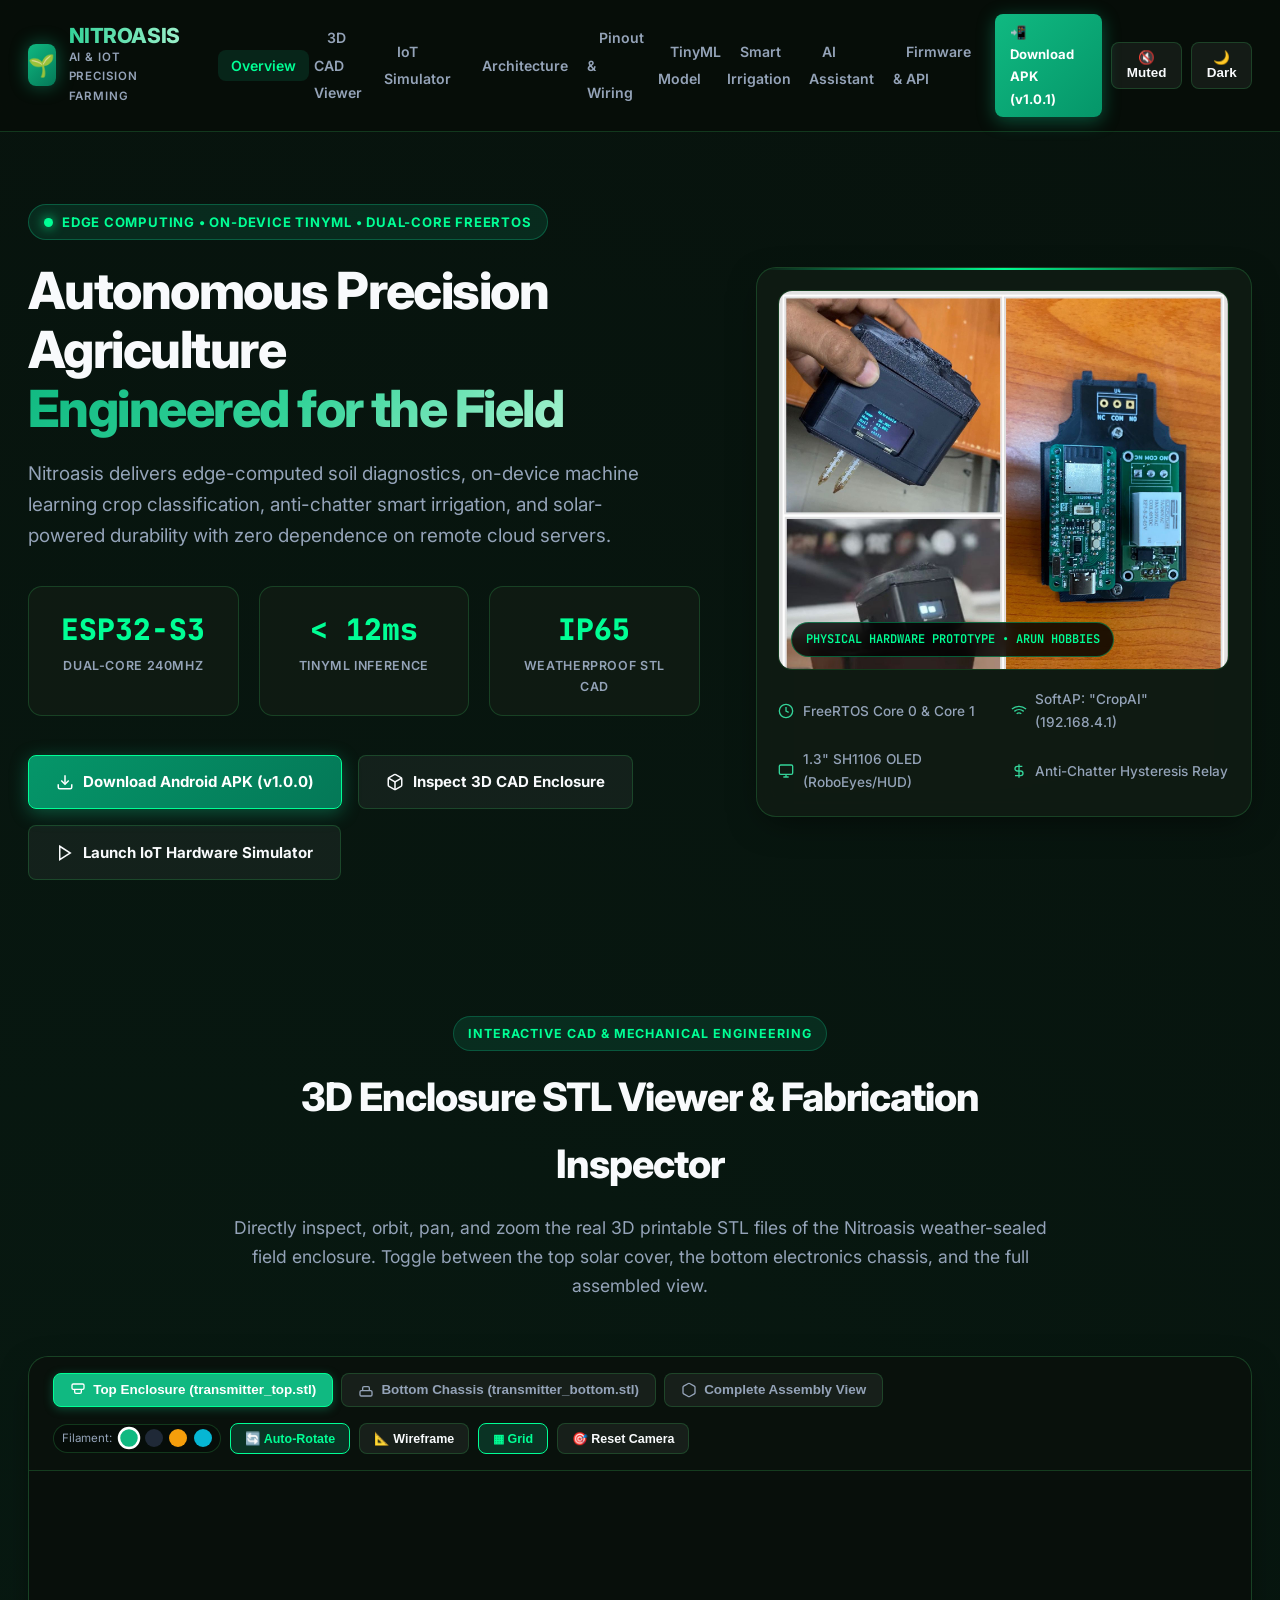
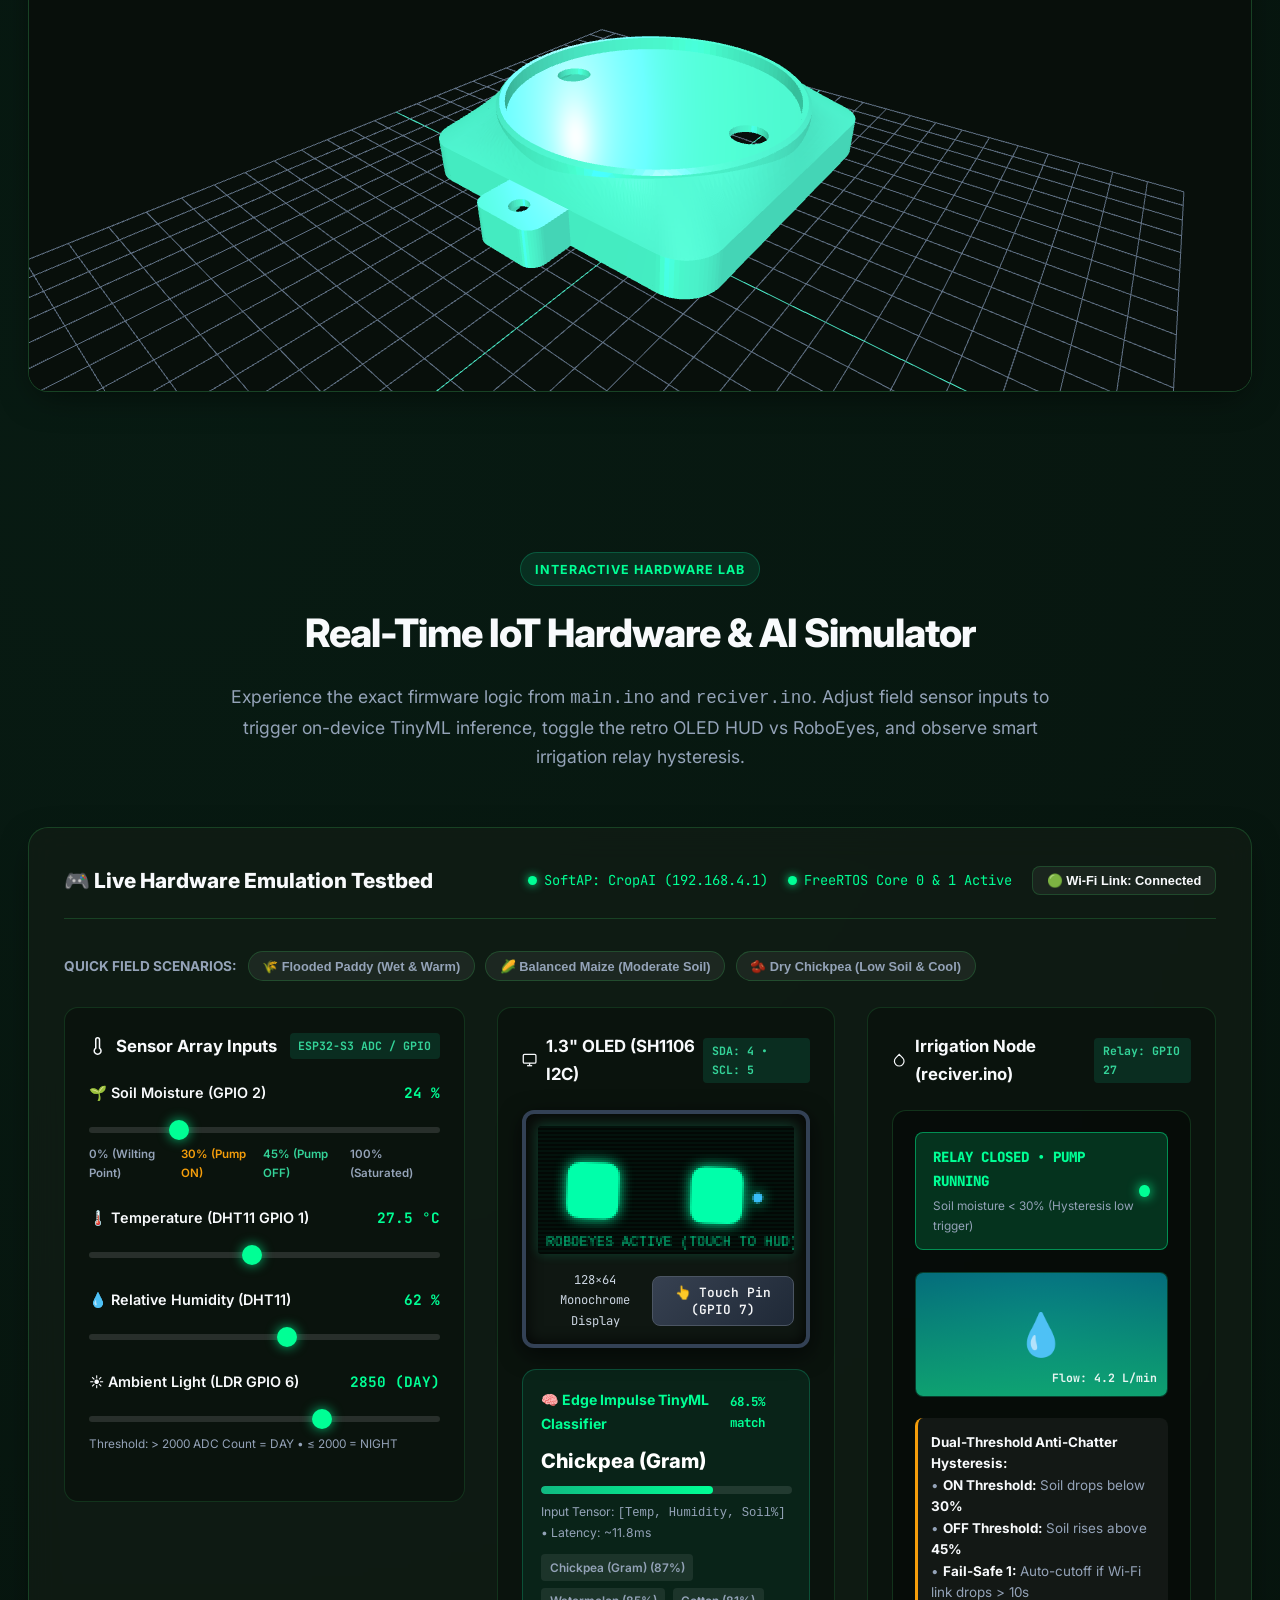
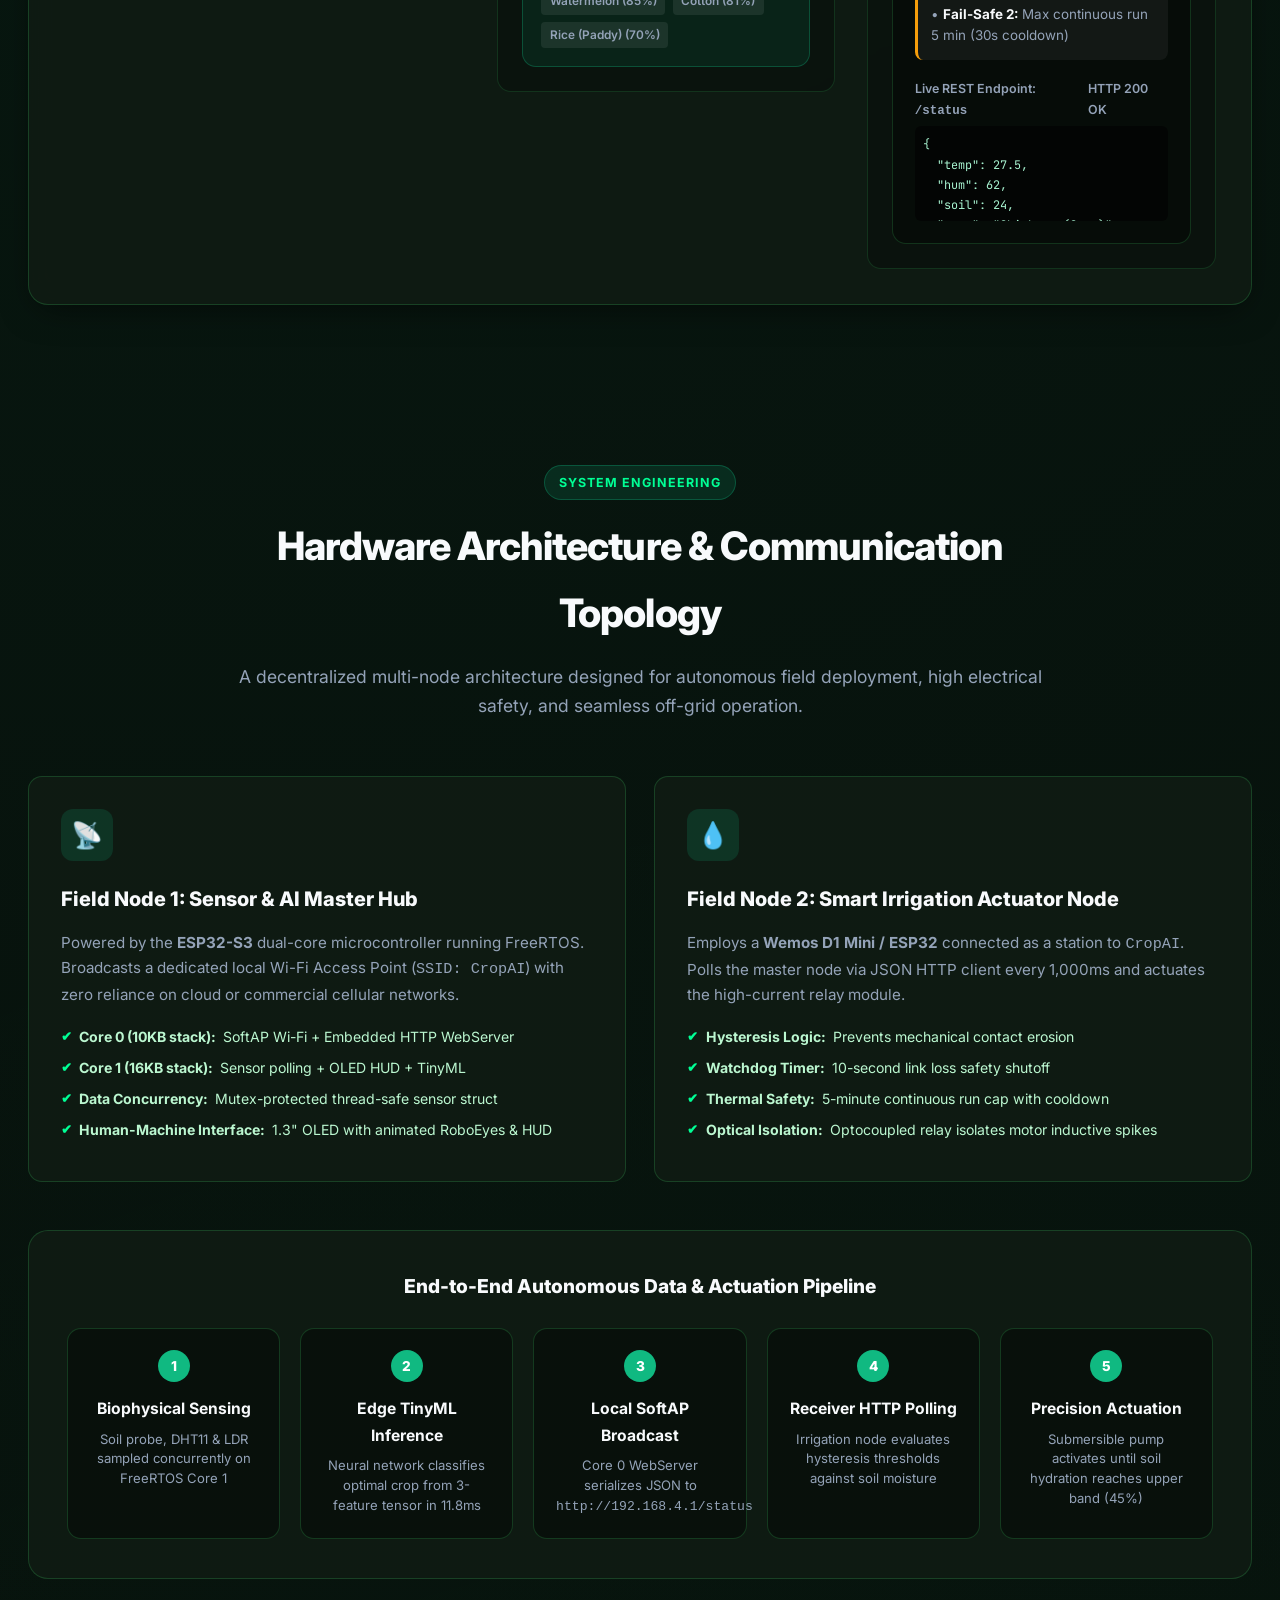
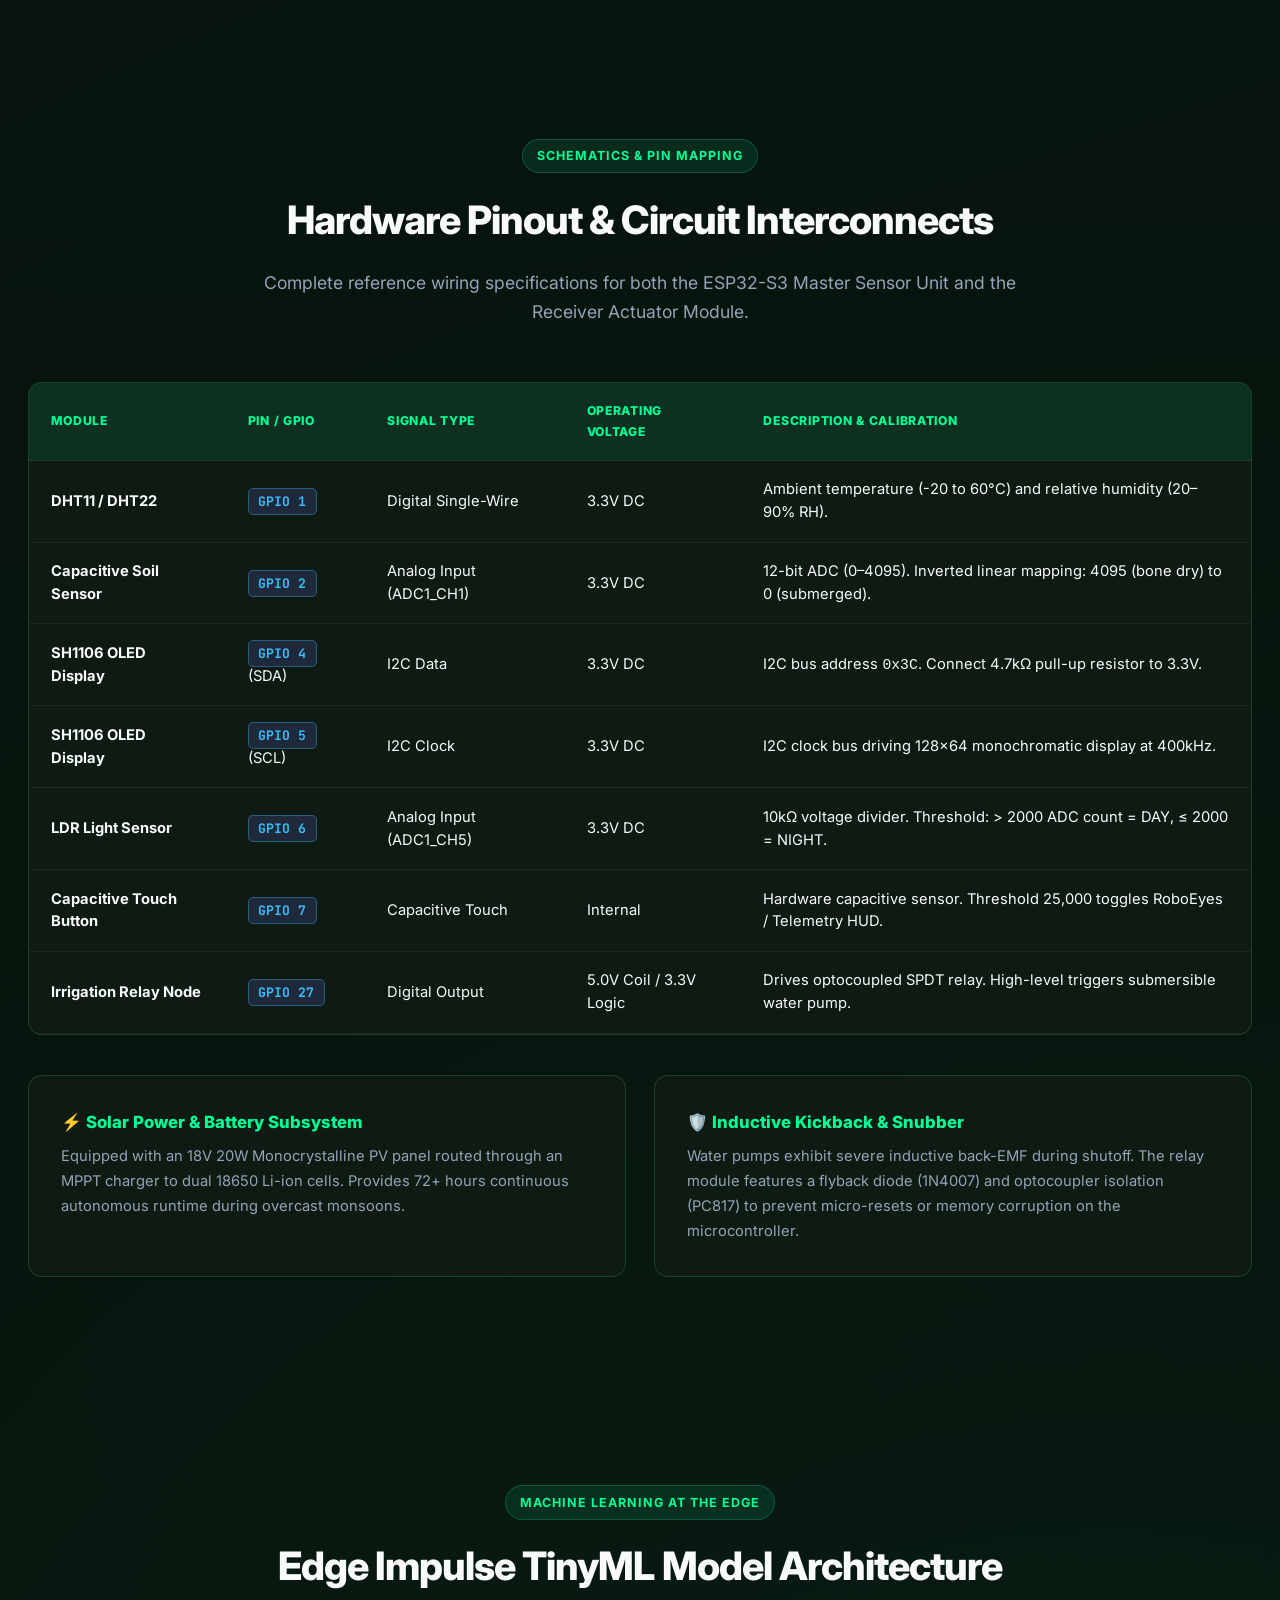
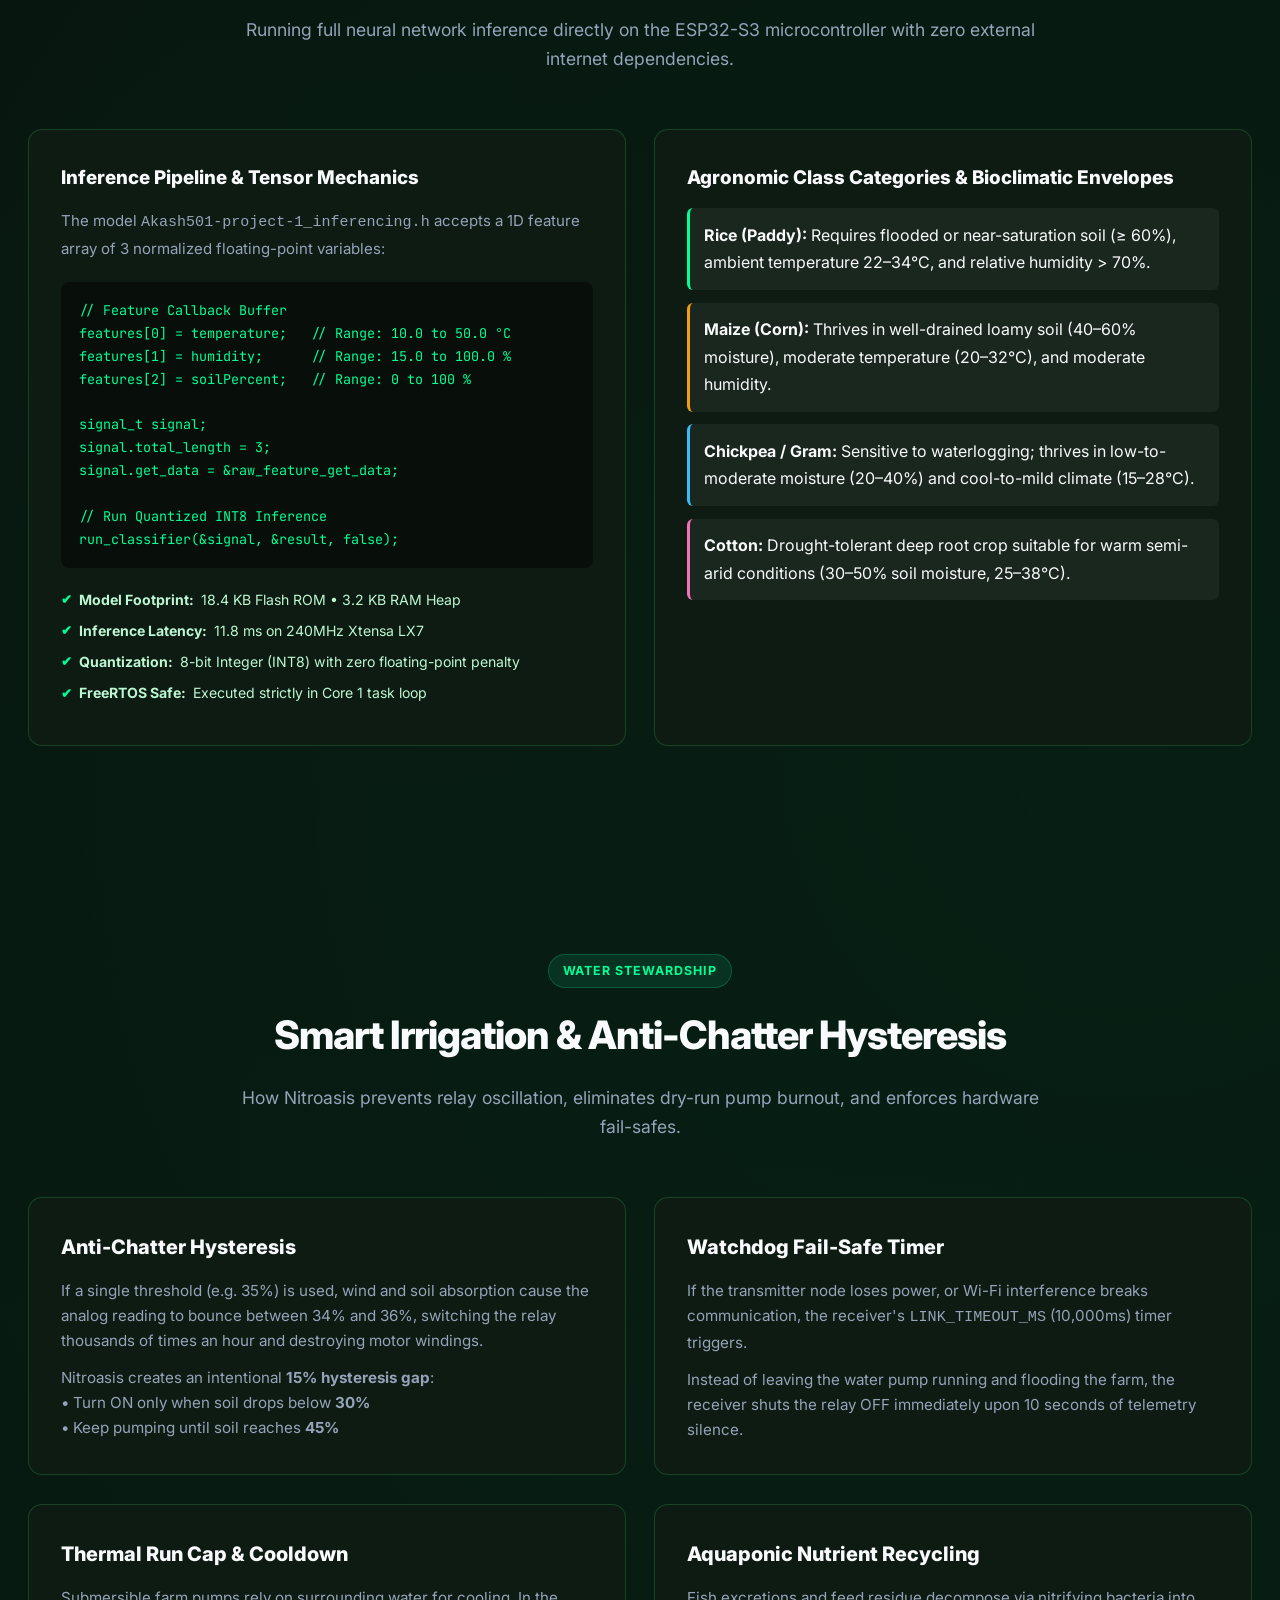
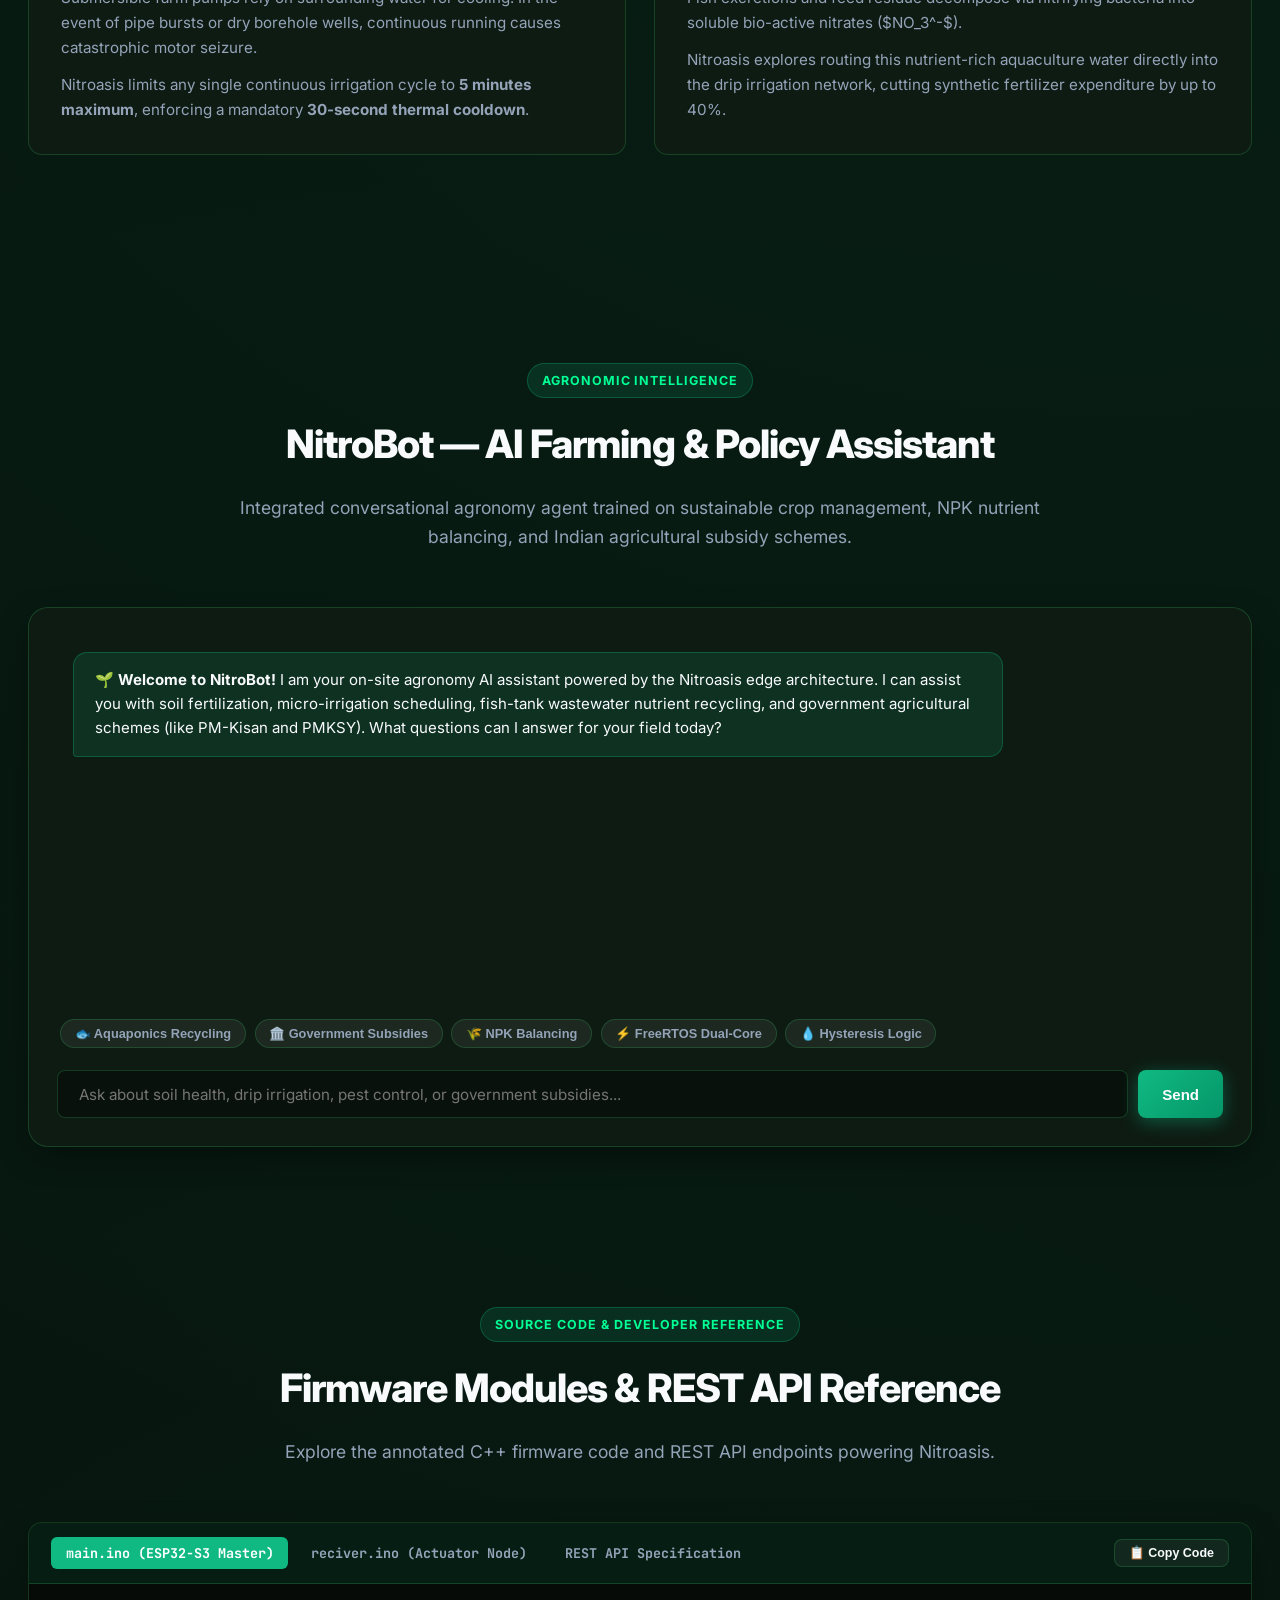
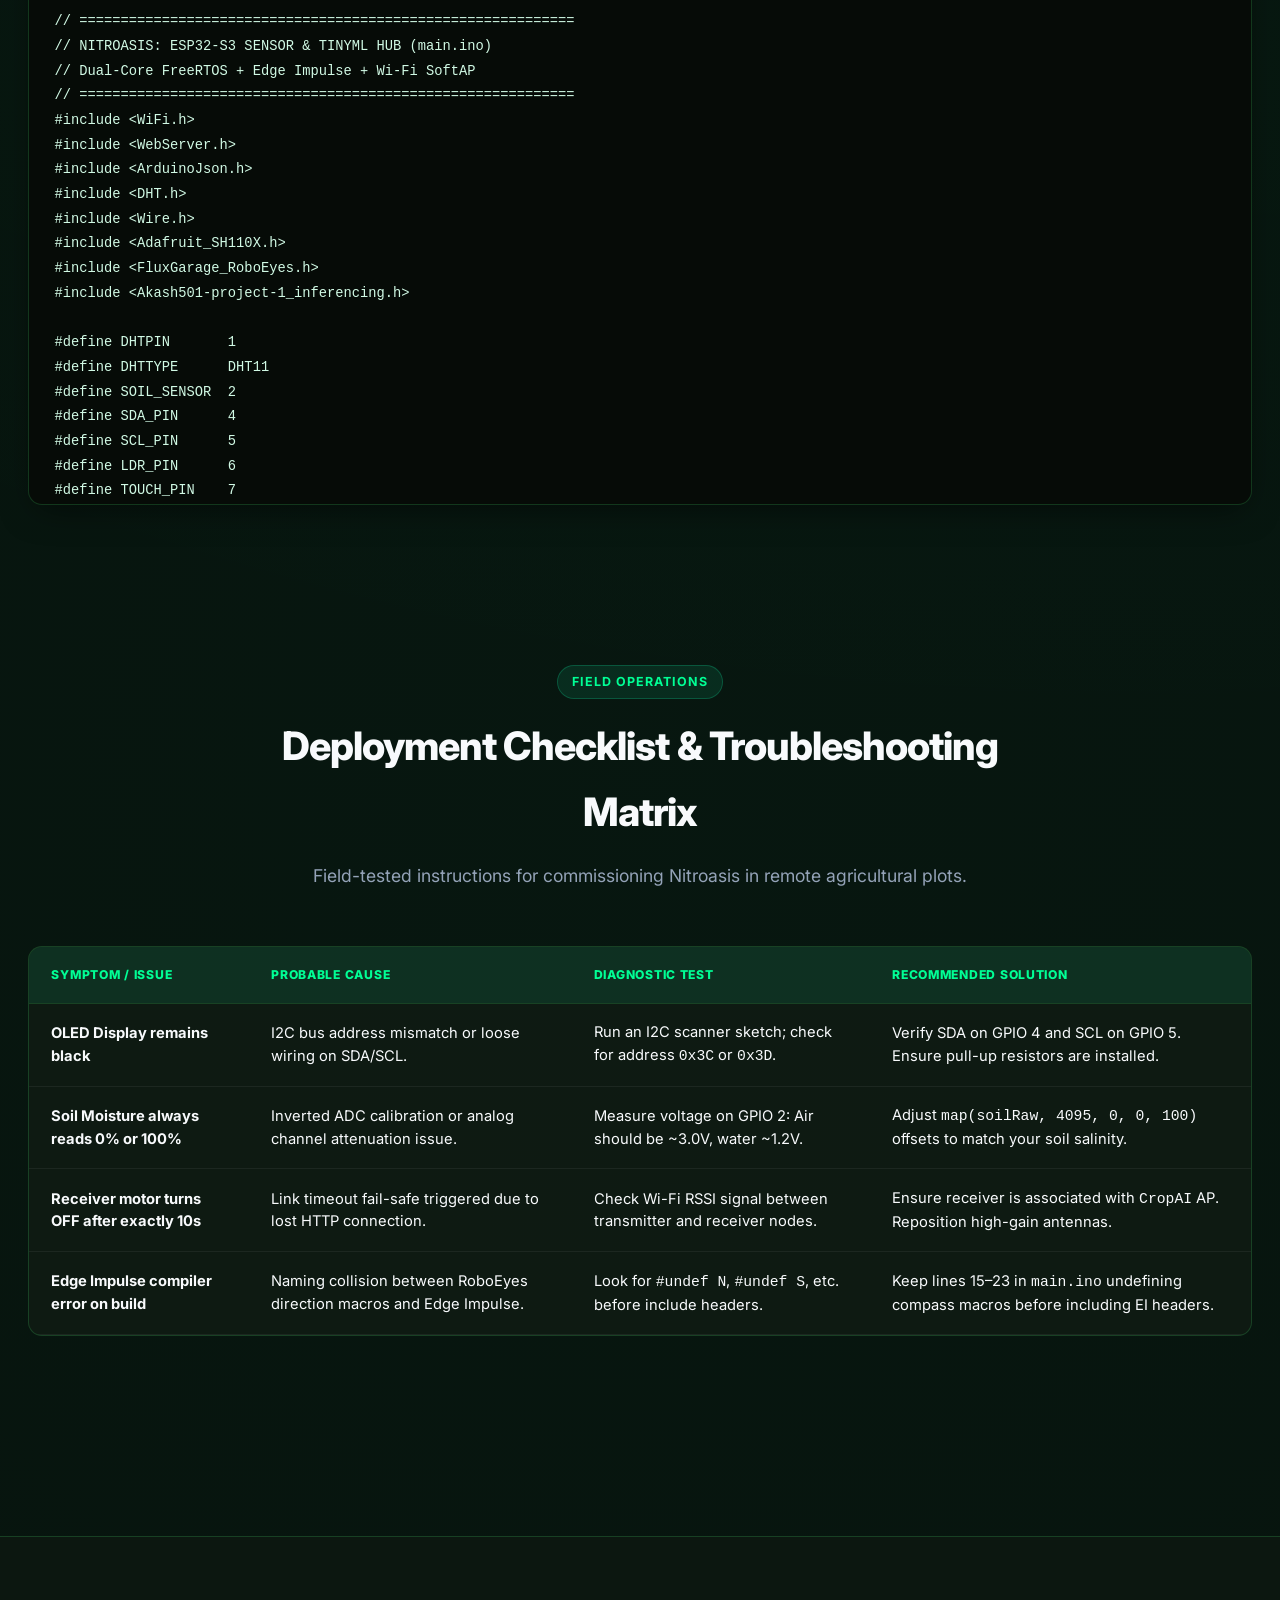
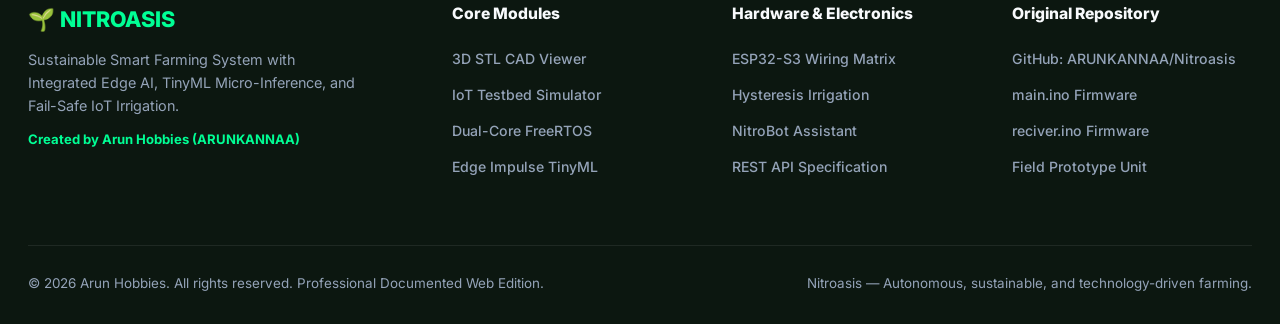
==== commit 1e24204c: "Fix upward scroll reload bug by removing SwipeRefreshLayout and optimize WebGL render loop for zero " ====
--- a/docs/index.html
+++ b/docs/index.html
@@ -49,8 +49,8 @@
       </nav>
 
       <div class="nav-actions">
-        <a href="Nitroasis-v1.0.0.apk" download="Nitroasis-v1.0.0.apk" class="btn-primary" style="padding: 0.45rem 0.95rem; font-size: 0.82rem; text-decoration: none;" title="Download Android APK (v1.0.0)">
-          📲 Download APK (v1.0.0)
+        <a href="Nitroasis-v1.0.1.apk" download="Nitroasis-v1.0.1.apk" class="btn-primary" style="padding: 0.45rem 0.95rem; font-size: 0.82rem; text-decoration: none;" title="Download Android APK (v1.0.1)">
+          📲 Download APK (v1.0.1)
         </a>
         <button id="audioToggleBtn" class="btn-icon" title="Toggle Hardware Audio Effects">
           🔇 Muted
--- a/docs/style.css
+++ b/docs/style.css
@@ -69,6 +69,8 @@
 html {
   scroll-behavior: smooth;
   font-size: 16px;
+  overscroll-behavior-y: none;
+  -webkit-overflow-scrolling: touch;
 }
 
 body {
@@ -77,11 +79,11 @@
   color: var(--text-main);
   line-height: 1.7;
   overflow-x: hidden;
+  overscroll-behavior-y: none;
   background-image: 
     radial-gradient(circle at 12% 18%, rgba(16, 185, 129, 0.08) 0%, transparent 40%),
     radial-gradient(circle at 88% 62%, rgba(0, 255, 149, 0.06) 0%, transparent 45%),
     radial-gradient(circle at 50% 90%, rgba(5, 150, 105, 0.07) 0%, transparent 50%);
-  background-attachment: fixed;
 }
 
 /* Navigation Bar */
@@ -581,6 +583,7 @@
   position: relative;
   background: radial-gradient(circle at center, #0f1c14 0%, #060b08 100%);
   cursor: grab;
+  touch-action: none;
 }
 
 #cadCanvasContainer:active {
